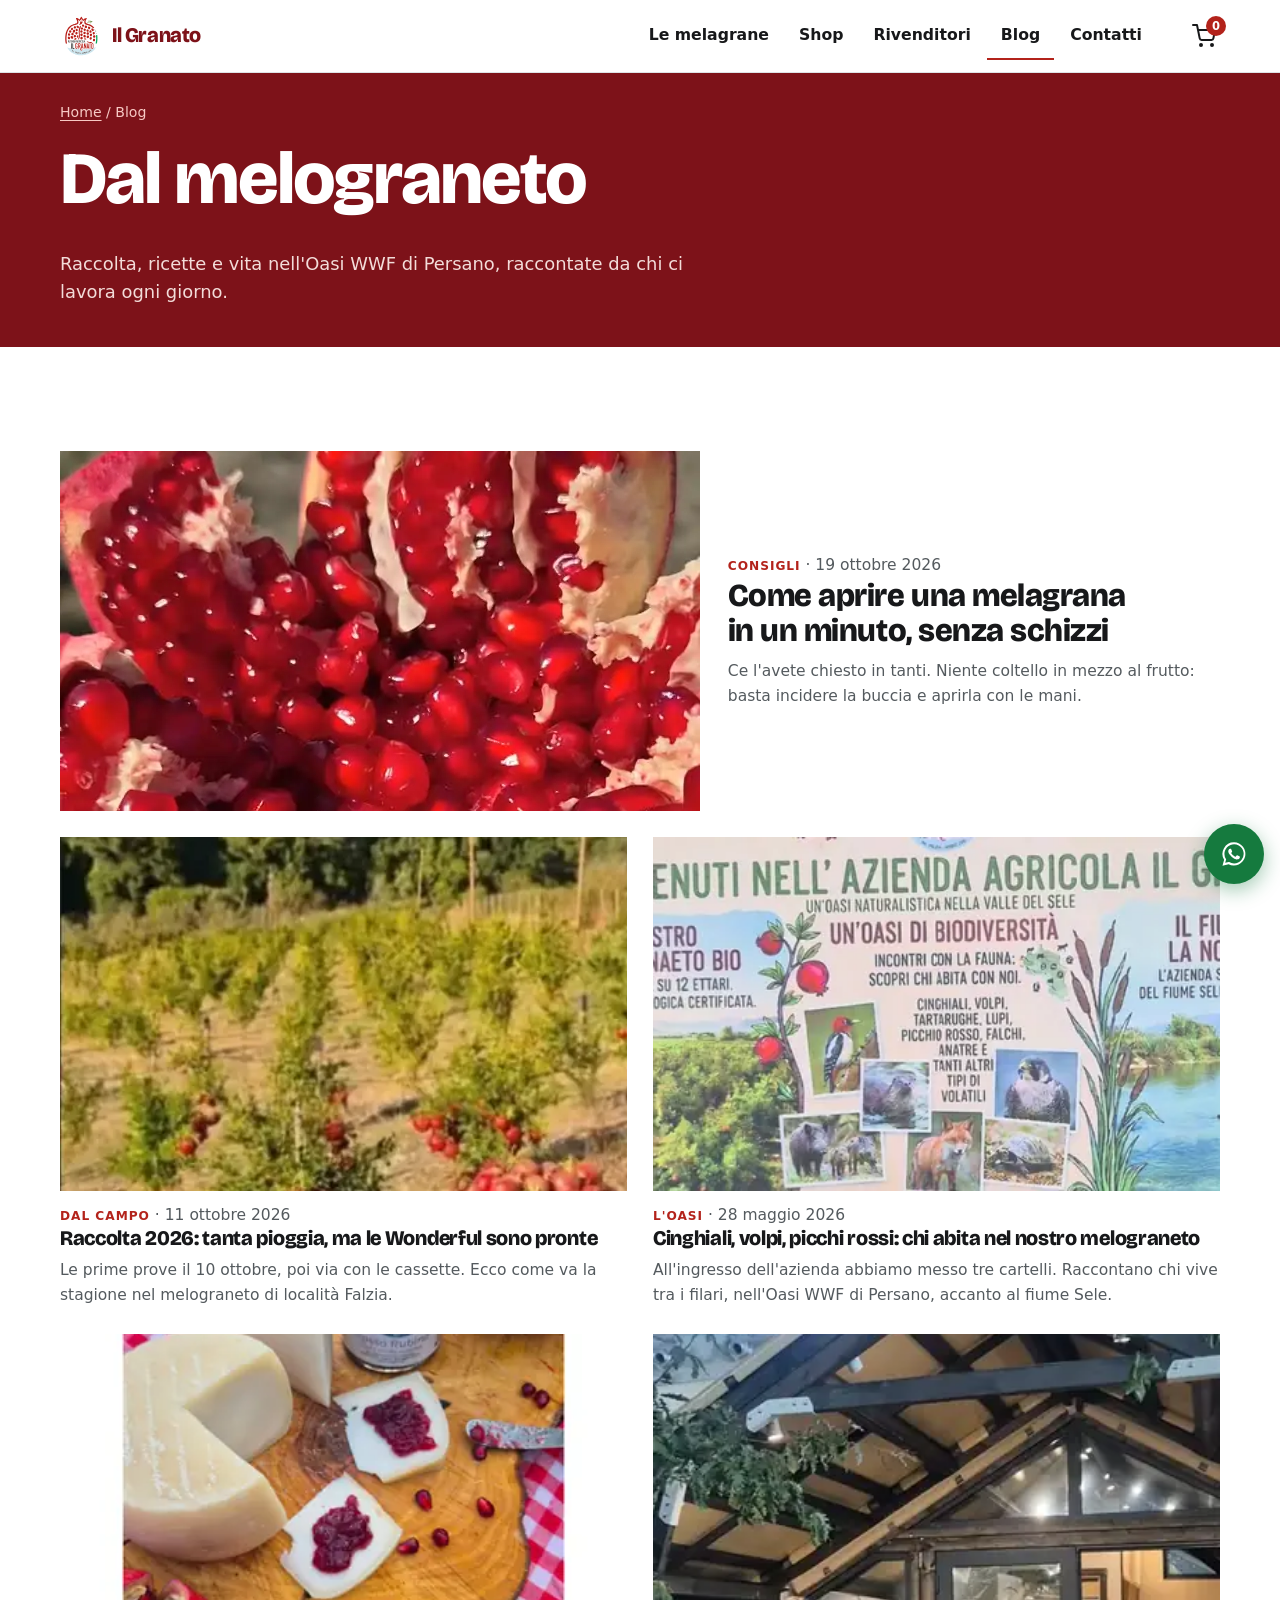
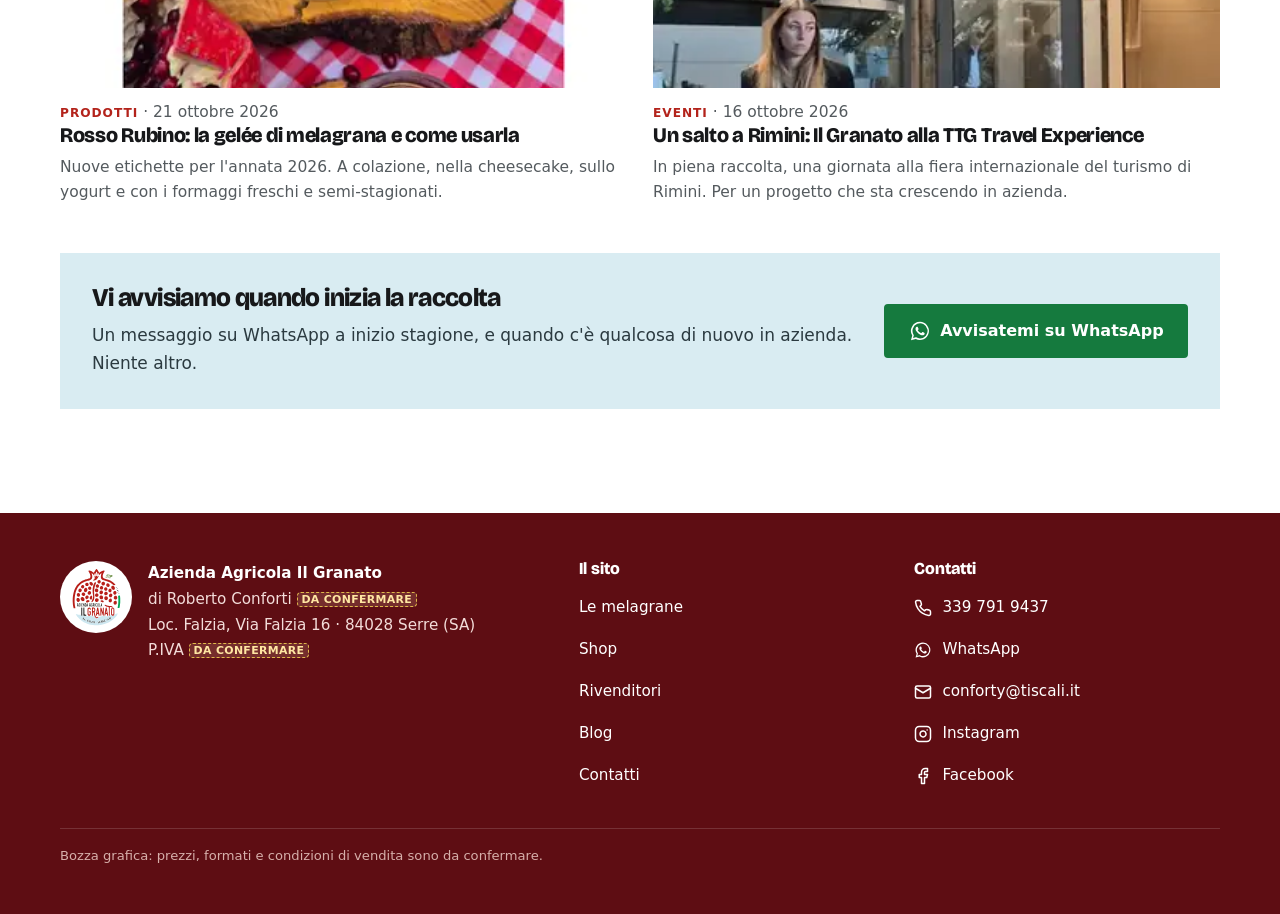
==== blog.html @ 54dfcf51 "Nuova grafica, menu mobile a schermo intero, blog e contatti, shop con la gelée Rosso Rubino Co-Auth" ====
<!doctype html>
<html lang="it">
<head>
  <meta charset="utf-8">
  <meta name="viewport" content="width=device-width, initial-scale=1">
  <title>Blog · Il Granato, melagrane bio dall’Oasi WWF di Persano</title>
  <meta name="description" content="Dal melograneto di Serre: la raccolta, le ricette con la melagrana, la gelée Rosso Rubino e la vita nell&#x27;Oasi WWF di Persano.">
  <!-- BOZZA: rimuovere noindex alla messa online -->
  <meta name="robots" content="noindex, nofollow">
  <!-- Dominio DA CONFERMARE (il vecchio aziendaagricolailgranato.com è scaduto) -->
  <link rel="canonical" href="https://fraspin02.github.io/il-granato-bozza/blog.html">
  <meta name="theme-color" content="#7D1219">
  <meta property="og:type" content="website">
  <meta property="og:locale" content="it_IT">
  <meta property="og:site_name" content="Azienda Agricola Il Granato">
  <meta property="og:title" content="Blog · Il Granato, melagrane bio dall’Oasi WWF di Persano">
  <meta property="og:description" content="Dal melograneto di Serre: la raccolta, le ricette con la melagrana, la gelée Rosso Rubino e la vita nell&#x27;Oasi WWF di Persano.">
  <meta property="og:url" content="https://fraspin02.github.io/il-granato-bozza/blog.html">
  <meta property="og:image" content="https://fraspin02.github.io/il-granato-bozza/img/og.jpg">
  <meta name="twitter:card" content="summary_large_image">
  <link rel="icon" href="img/logo.svg" type="image/svg+xml">
  
  <link rel="preload" href="fonts/bricolage-800.woff2" as="font" type="font/woff2" crossorigin>
  <style id="css">@font-face { font-family: "Bricolage"; src: url(fonts/bricolage-800.woff2) format("woff2"); font-weight: 800; font-display: swap; }:root {--granato: #7D1219;--granato-2: #5E0D13;--rosso: #C42A21;--rosso-2: #B3231B;--rosa: #F7C9C4;--sele: #D9ECF2;--sele-2: #1E5470;--bianco: #FFFFFF;--grigio-0: #F3F6F7;--linea: #DDE3E6;--ink: #17181A;--ink-2: #545A5E;--wa: #157A3E;--display: "Bricolage", "Arial Black", system-ui, sans-serif;--sans: system-ui, -apple-system, "Segoe UI", Roboto, "Helvetica Neue", Arial, sans-serif;}*, *::before, *::after { box-sizing: border-box; }html { -webkit-text-size-adjust: 100%; scroll-behavior: smooth; scroll-padding-top: 72px; }body { margin: 0; background: var(--bianco); color: var(--ink); font: 400 1.0625rem/1.6 var(--sans); }img { display: block; max-width: 100%; height: auto; }a { color: inherit; }svg { flex-shrink: 0; }h1, h2, h3 { font-family: var(--display); font-weight: 800; line-height: 1.02; letter-spacing: -.025em; margin: 0 0 .45em; text-wrap: balance; }h1 { font-size: clamp(2.5rem, 10.5vw, 4.6rem); }h2 { font-size: clamp(1.9rem, 7vw, 3.1rem); }h3 { font-size: 1.35rem; letter-spacing: -.015em; line-height: 1.1; }p { margin: 0 0 1em; }.wrap { width: min(100% - 32px, 1160px); margin-inline: auto; }.wrap--narrow { width: min(100% - 32px, 760px); }.sr { position: absolute; width: 1px; height: 1px; overflow: hidden; clip: rect(0 0 0 0); white-space: nowrap; }.skip { position: absolute; left: -999px; top: 8px; z-index: 60; background: var(--ink); color: #fff; padding: 8px 14px; }.skip:focus { left: 8px; }:focus-visible { outline: 3px solid var(--rosso); outline-offset: 3px; }.tbc { background: #FFF1C2; color: #6B4A00; border: 1px dashed #B88A00; border-radius: 4px; padding: 0 .35em; font: 600 .72em/1.6 var(--sans); letter-spacing: .03em; white-space: nowrap; vertical-align: .1em; }.tbc--dark { background: rgb(255 241 194 / .14); color: #FFE7A3; border-color: #E0B94A; }.btn { display: inline-flex; align-items: center; justify-content: center; gap: .6em; min-height: 54px; padding: .85em 1.4em; border: 2px solid var(--rosso-2); border-radius: 4px; background: var(--rosso-2); color: #fff; font: 700 1rem/1.2 var(--sans); text-decoration: none; cursor: pointer; transition: background-color .2s, color .2s, border-color .2s, transform .15s; }.btn:hover { background: var(--granato); border-color: var(--granato); }.btn:active { transform: translateY(1px); }.btn--wa { background: var(--wa); border-color: var(--wa); }.btn--wa:hover { background: #0F5F30; border-color: #0F5F30; }.btn--light { background: #fff; border-color: #fff; color: var(--ink); }.btn--light:hover { background: var(--rosa); border-color: var(--rosa); color: var(--ink); }.btn--light .ico-wa { color: var(--wa); }.btn--line { background: transparent; border-color: rgb(255 255 255 / .7); color: #fff; }.btn--line:hover { background: #fff; color: var(--granato); border-color: #fff; }.btn--line-dark { background: transparent; border-color: var(--ink); color: var(--ink); margin-top: 28px; }.btn--line-dark:hover { background: var(--ink); color: #fff; border-color: var(--ink); }.btn--sm { min-height: 44px; padding: .55em .8em; font-size: .9rem; width: 100%; }.cta-row { display: flex; flex-wrap: wrap; gap: 12px; }.link { display: inline-flex; align-items: center; gap: .4em; font-weight: 700; color: var(--rosso-2); text-underline-offset: 4px; }.top { position: sticky; top: 0; z-index: 30; background: rgb(255 255 255 / .96); backdrop-filter: blur(8px); border-bottom: 1px solid var(--linea); }.top__in { display: grid; grid-template-columns: 48px 1fr 48px; align-items: center; min-height: 64px; }.burger { display: grid; place-items: center; width: 48px; height: 48px; margin-left: -10px; border: 0; background: none; color: var(--ink); cursor: pointer; border-radius: 4px; }.burger:hover { background: var(--grigio-0); }.brand { justify-self: center; display: flex; align-items: center; gap: 10px; text-decoration: none; }.brand span { font: 800 1.3rem/1 var(--display); letter-spacing: -.02em; color: var(--granato); }.nav { display: none; }.cart { justify-self: end; position: relative; display: grid; place-items: center; width: 48px; height: 48px; margin-right: -8px; color: var(--ink); border-radius: 4px; }.cart:hover { background: var(--grigio-0); }.cart__n { position: absolute; top: 4px; right: 2px; min-width: 20px; height: 20px; padding: 0 5px; border-radius: 10px; background: var(--rosso-2); color: #fff; font: 700 .72rem/20px var(--sans); text-align: center; }.cart.bump .cart__n { animation: bump .35s ease; }@keyframes bump { 50% { transform: scale(1.35); } }.drawer { width: 100%; max-width: none; height: 100%; max-height: none; margin: 0; padding: 0; border: 0; background: var(--granato); color: #fff; }.drawer::backdrop { background: rgb(23 24 26 / .5); }.drawer[open] { animation: drawer-in .28s cubic-bezier(.2,.8,.2,1); }@keyframes drawer-in { from { opacity: 0; transform: translateX(-24px); } }.drawer__in { min-height: 100%; display: flex; flex-direction: column; padding: 16px 20px calc(24px + env(safe-area-inset-bottom)); }.drawer__head { display: flex; align-items: center; justify-content: space-between; }.drawer__head img { background: #fff; border-radius: 50%; padding: 4px; }.drawer__x { display: grid; place-items: center; width: 52px; height: 52px; border: 2px solid rgb(255 255 255 / .35); border-radius: 50%; background: none; color: #fff; cursor: pointer; }.drawer__x:hover { background: rgb(255 255 255 / .12); }.drawer__list { list-style: none; margin: 28px 0; padding: 0; flex: 1; }.drawer__list a { display: flex; align-items: baseline; gap: 14px; padding: 12px 0; border-bottom: 1px solid rgb(255 255 255 / .16); text-decoration: none; font: 800 clamp(1.9rem, 9vw, 2.8rem)/1.1 var(--display); letter-spacing: -.02em; }.drawer__list a:hover { color: var(--rosa); }.drawer__n { font: 600 .8rem/1 var(--sans); letter-spacing: .1em; color: var(--rosa); min-width: 22px; }.drawer__foot { display: grid; gap: 14px; }.drawer__foot .btn { width: 100%; }.drawer__foot p { margin: 0; color: var(--rosa); font-size: .95rem; text-align: center; }.drawer__foot a { color: #fff; font-weight: 700; }body:has(.drawer[open]) { overflow: hidden; }.hero { background: var(--granato); color: #fff; overflow: hidden; }.hero__in { display: grid; gap: 32px; padding: 32px 0 40px; }.chip { display: inline-flex; align-items: center; gap: 8px; margin-bottom: 20px; padding: 6px 12px; border: 1px solid rgb(255 255 255 / .35); border-radius: 4px; font-size: .88rem; font-weight: 600; color: var(--rosa); }.dot { width: 9px; height: 9px; border-radius: 50%; background: #FF6B5E; box-shadow: 0 0 0 4px rgb(255 107 94 / .25); }.hero h1 { color: #fff; }.hero .lead { color: #F3DCD9; font-size: 1.12rem; max-width: 34em; margin-bottom: 26px; }.hero__pic { position: relative; margin: 0 auto; width: min(78vw, 460px); }.hero__pic::before { content: ""; position: absolute; inset: -14px; border-radius: 50%; background: radial-gradient(circle, rgb(255 255 255 / .28) 0 3px, transparent 4px) 0 0 / 16px 16px;-webkit-mask: radial-gradient(circle, transparent 66%, #000 67%); mask: radial-gradient(circle, transparent 66%, #000 67%); }.hero__tondo { position: relative; width: 100%; aspect-ratio: 1; object-fit: cover; border-radius: 50%; }.hero__logo { position: absolute; right: -6px; bottom: 2%; width: 30%; background: #fff; border-radius: 50%; padding: 6px; box-shadow: 0 8px 24px rgb(0 0 0 / .25); }.ticker { list-style: none; margin: 0; padding: 14px 16px; display: grid; grid-template-columns: 1fr 1fr; gap: 10px 16px; background: var(--granato-2); color: #F3DCD9; font-size: .88rem; font-weight: 600; }.ticker li { display: flex; align-items: center; gap: 8px; }.ticker svg { color: var(--rosa); }.sec { padding: 64px 0; }.sec--sele { background: var(--sele); }.sec--grey { background: var(--grigio-0); }.sec__head { display: grid; grid-template-columns: auto 1fr; gap: 14px; align-items: start; margin-bottom: 30px; border-top: 3px solid var(--ink); padding-top: 14px; }.num { font: 800 1rem/1 var(--display); color: var(--rosso-2); margin: .45em 0 0; }.sec__lead { color: var(--ink-2); font-size: 1.08rem; max-width: 38em; margin: 0; }.kicker { font: 700 .82rem/1.3 var(--sans); letter-spacing: .12em; text-transform: uppercase; color: var(--rosso-2); margin-bottom: 8px; }.rows { list-style: none; margin: 0; padding: 0; display: grid; }.row { display: grid; grid-template-columns: 38% 1fr; gap: 16px; padding: 18px 0; border-bottom: 1px solid var(--linea); align-items: start; }.row > img, .ph--row { width: 100%; aspect-ratio: 1; object-fit: cover; }.row h3 { margin-bottom: .3em; }.row p { color: var(--ink-2); font-size: .97rem; margin-bottom: .6em; }.row .row__k { font: 700 .76rem/1.3 var(--sans); letter-spacing: .1em; text-transform: uppercase; color: var(--rosso-2); margin-bottom: 6px; }.ph { display: grid; place-items: center; align-content: center; gap: 8px; aspect-ratio: 1; background: radial-gradient(circle, rgb(255 255 255 / .15) 0 5px, transparent 6px) 0 0 / 22px 22px, var(--rosso-2); color: #fff; font-size: .82rem; font-weight: 600; }.oasi { display: grid; gap: 26px; }.oasi__txt p { color: #2B3A40; }.stats { display: grid; grid-template-columns: repeat(3, 1fr); margin: 24px 0 0; border-top: 1px solid rgb(30 84 112 / .3); }.stats div { padding: 14px 8px 0 0; }.stats dt { font: 800 clamp(1.8rem, 8.5vw, 3rem)/1 var(--display); color: var(--granato); letter-spacing: -.03em; }.stats dd { margin: 6px 0 0; font-size: .86rem; color: var(--sele-2); line-height: 1.35; }.cartello { margin: 0; }.cartello img { width: 100%; }.cartello figcaption { margin-top: 8px; font-size: .86rem; color: var(--sele-2); }.quote { margin: 36px 0 0; display: grid; grid-template-columns: 92px 1fr; gap: 18px; align-items: center; }.quote img { width: 92px; height: 92px; object-fit: cover; object-position: top; border-radius: 50%; }.quote blockquote { margin: 0; }.quote p { font: 800 clamp(1.15rem, 4.6vw, 1.6rem)/1.25 var(--display); letter-spacing: -.015em; color: var(--granato); margin-bottom: .4em; }.quote footer { font-size: .9rem; color: var(--sele-2); font-weight: 600; }.b2b { background: var(--ink); color: #fff; padding: 24px 20px 28px; }.b2b .sec__head { border-top-color: var(--rosso); }.b2b .num, .b2b .kicker { color: #FF8A80; }.b2b h2 { color: #fff; }.b2b__body > p { color: #D5D9DB; }.ticks { list-style: none; padding: 0; margin: 0 0 26px; display: grid; gap: 12px; }.ticks li { display: flex; gap: 10px; align-items: flex-start; }.ticks svg { color: #FF8A80; margin-top: 3px; }.grid-shop { display: grid; grid-template-columns: repeat(2, 1fr); gap: 10px; }.pcard { background: #fff; border: 1px solid var(--linea); display: flex; flex-direction: column; }.pcard__img { display: block; aspect-ratio: 1; overflow: hidden; background: var(--grigio-0); }.pcard__img img, .pcard__img .ph { width: 100%; height: 100%; object-fit: cover; transition: transform .4s ease; }.pcard:hover .pcard__img img { transform: scale(1.04); }.pcard__b { padding: 12px; display: flex; flex-direction: column; gap: 4px; flex: 1; }.pcard h3 { font-size: 1.02rem; line-height: 1.15; margin: 2px 0 0; }.pcard h3 a { text-decoration: none; }.pcard h3 a:hover { color: var(--rosso-2); }.fmt { font-size: .86rem; color: var(--ink-2); margin: 0; }.price { font: 700 1.02rem/1.4 var(--sans); color: var(--granato); margin: 2px 0 10px; }.pcard .btn { margin-top: auto; }.tag { align-self: flex-start; font: 700 .68rem/1 var(--sans); letter-spacing: .08em; text-transform: uppercase; padding: 5px 7px; background: var(--sele); color: var(--sele-2); }.tag--new { background: #FBE3E1; color: var(--granato); }.tag--tbc { background: #FFF1C2; color: #6B4A00; }.assure { list-style: none; padding: 0; margin: 26px 0 6px; display: grid; gap: 10px; }.assure li { display: flex; align-items: center; gap: 10px; font-weight: 600; }.assure svg { color: var(--rosso-2); }.assure__note { font-size: .86rem; margin: 0; }.posts { display: grid; gap: 26px; }.post { display: grid; gap: 12px; align-content: start; }.post__img { display: block; aspect-ratio: 16 / 10; overflow: hidden; background: var(--grigio-0); }.post__img img { width: 100%; height: 100%; object-fit: cover; transition: transform .4s ease; }.post:hover .post__img img { transform: scale(1.04); }.post__meta { font-size: .84rem; color: var(--ink-2); margin: 0 0 6px; }.post__meta span { font-weight: 700; color: var(--rosso-2); text-transform: uppercase; letter-spacing: .08em; font-size: .76rem; }.post h3 { font-size: 1.3rem; margin-bottom: .35em; }.post h3 a { text-decoration: none; }.post h3 a:hover { color: var(--rosso-2); }.post p { color: var(--ink-2); font-size: .97rem; margin: 0; }@media (max-width: 599px) {.posts:not(.posts--all) .post, .posts--all .post:not(.post--big) { grid-template-columns: 112px 1fr; gap: 14px; }.posts:not(.posts--all) .post__img, .posts--all .post:not(.post--big) .post__img { aspect-ratio: 1; }.posts:not(.posts--all) .post h3, .posts--all .post:not(.post--big) h3 { font-size: 1.1rem; }.posts:not(.posts--all) .post p:last-child, .posts--all .post:not(.post--big) p:last-child { display: none; }}.visit { background: var(--granato); color: #fff; padding: 48px 0; }.visit__in { display: grid; gap: 22px; }.visit h2 { color: #fff; }.visit p { color: #F3DCD9; margin: 0; }.pagehead { background: var(--granato); color: #fff; padding: 28px 0 40px; }.pagehead h1 { color: #fff; }.pagehead .lead { color: #F3DCD9; font-size: 1.12rem; max-width: 36em; margin: 0; }.crumbs { font-size: .88rem; color: var(--ink-2); margin-bottom: 18px; }.crumbs a { text-underline-offset: 3px; }.crumbs--light { color: var(--rosa); }.posts--all .post--big .post__img { aspect-ratio: 16 / 9; }.newsletter { margin-top: 48px; padding: 24px 20px; background: var(--sele); display: grid; gap: 18px; }.newsletter h2 { font-size: 1.6rem; }.newsletter p { margin: 0; color: #2B3A40; }.article__head { background: var(--granato); color: #fff; padding: 26px 0 36px; }.article__head h1 { color: #fff; font-size: clamp(2.1rem, 8.5vw, 3.6rem); margin: 0; }.post__meta--light { color: #F3DCD9; }.post__meta--light span { color: var(--rosa); }.article__img { width: 100%; margin: 24px 0; max-height: 520px; object-fit: cover; }.prose { font-size: 1.1rem; line-height: 1.7; }.prose h2 { font-size: 1.6rem; margin: 1.4em 0 .4em; }.prose ol, .prose ul { padding-left: 1.2em; }.prose li { margin-bottom: .6em; }.article__src { font-size: .9rem; color: var(--ink-2); }.article__cta { margin: 32px 0 0; padding: 20px; border-left: 4px solid var(--rosso-2); background: var(--grigio-0); display: grid; gap: 14px; }.article__cta p { margin: 0; }.h-more { font-size: 1.8rem; border-top: 3px solid var(--ink); padding-top: 14px; }.contact { display: grid; gap: 32px; }.contact__cards { display: grid; gap: 10px; align-content: start; }.ccard { display: flex; gap: 14px; align-items: flex-start; padding: 18px; border: 1px solid var(--linea); text-decoration: none; transition: border-color .2s, background-color .2s; }.ccard:hover { border-color: var(--rosso-2); background: #FFF8F7; }.ccard svg { color: var(--rosso-2); margin-top: 2px; }.ccard span { display: grid; gap: 2px; font-size: 1.02rem; }.ccard b { font: 800 1.15rem/1.1 var(--display); letter-spacing: -.01em; }.ccard small { color: var(--ink-2); font-size: .88rem; }.ccard--wa { background: var(--wa); border-color: var(--wa); color: #fff; }.ccard--wa svg, .ccard--wa small { color: #DDF2E4; }.ccard--wa:hover { background: #0F5F30; border-color: #0F5F30; }.form { display: grid; gap: 8px; padding: 22px 20px; background: var(--grigio-0); align-content: start; }.form h2 { font-size: 1.7rem; margin: 0; }.form__hint { color: var(--ink-2); font-size: .95rem; }.form > label { font-weight: 700; margin-top: 6px; }.form input:not([type=radio]), .form textarea { width: 100%; min-height: 50px; padding: 12px 14px; border: 1.5px solid #8E999F; border-radius: 4px; font: 1rem/1.4 var(--sans); background: #fff; color: var(--ink); }.form input:focus, .form textarea:focus { outline: 3px solid var(--rosso); outline-offset: 1px; border-color: var(--ink); }.form .opts { margin: 8px 0 0; }.form .btn { margin-top: 12px; }.hours { display: grid; gap: 24px; align-items: center; }.hours img { width: 100%; }.specs__dl { margin: 0; }.specs__dl div { display: grid; grid-template-columns: 150px 1fr; gap: 10px; padding: 12px 0; border-bottom: 1px solid rgb(30 84 112 / .25); }.specs__dl dt { font-weight: 700; }.specs__dl dd { margin: 0; }.pdp { padding: 16px 0 64px; }.pdp__top { display: grid; gap: 24px; }.gallery { margin-inline: -16px; }.gallery__main { width: 100%; aspect-ratio: 800 / 889; object-fit: cover; background: var(--grigio-0); }.thumbs { display: grid; grid-template-columns: repeat(4, 1fr); gap: 8px; margin: 8px 16px 0; }.thumbs button { padding: 0; border: 2px solid transparent; overflow: hidden; background: none; cursor: pointer; aspect-ratio: 1; }.thumbs button[aria-pressed="true"] { border-color: var(--rosso-2); }.thumbs img { width: 100%; height: 100%; object-fit: cover; }.buy h1 { font-size: clamp(2.1rem, 8vw, 3rem); margin-top: 12px; }.buy__sub { color: var(--ink-2); font-size: 1.08rem; }.buy__price { font: 700 1.5rem/1.3 var(--sans); color: var(--granato); }.buy__price small { font-size: .9rem; font-weight: 500; color: var(--ink-2); }.opts { border: 0; padding: 0; margin: 0 0 18px; display: flex; flex-wrap: wrap; gap: 8px; }.opts legend { font-weight: 700; margin-bottom: 8px; padding: 0; }.opts input { position: absolute; opacity: 0; width: 1px; height: 1px; }.opts span { display: inline-flex; align-items: center; min-height: 48px; padding: 0 20px; border: 2px solid var(--linea); border-radius: 4px; background: #fff; font-weight: 700; cursor: pointer; }.opts input:checked + span { border-color: var(--rosso-2); color: var(--granato); background: #FFF3F2; }.opts input:focus-visible + span { outline: 3px solid var(--rosso); outline-offset: 2px; }.opts--sm span { min-height: 44px; padding: 0 14px; font-size: .95rem; }.qty { margin-bottom: 18px; }.qty label { display: block; font-weight: 700; margin-bottom: 8px; }.qty__ctl { display: inline-flex; border: 2px solid var(--linea); border-radius: 4px; overflow: hidden; }.qty__ctl button { width: 48px; height: 48px; border: 0; background: #fff; font-size: 1.4rem; cursor: pointer; color: var(--ink); }.qty__ctl button:hover { background: var(--grigio-0); }.qty__ctl input { width: 52px; border: 0; text-align: center; font: 700 1.05rem var(--sans); color: var(--ink); -moz-appearance: textfield; }.qty__ctl input::-webkit-inner-spin-button { -webkit-appearance: none; }.buy__bar { position: fixed; left: 0; right: 0; bottom: 0; z-index: 25; display: flex; align-items: center; gap: 12px; justify-content: space-between; padding: 10px 16px calc(10px + env(safe-area-inset-bottom)); background: #fff; border-top: 1px solid var(--linea); box-shadow: 0 -6px 20px rgb(23 24 26 / .08); }.buy__bar-price { margin: 0; font: 700 1rem/1.25 var(--sans); color: var(--granato); display: flex; flex-direction: column; }.buy__bar-price small { font-size: .8rem; font-weight: 500; color: var(--ink-2); }.buy__bar .btn { flex: 1; max-width: 250px; }.buy__assure { list-style: none; padding: 0; margin: 4px 0 18px; display: grid; gap: 10px; font-size: .95rem; }.buy__assure li { display: flex; align-items: center; gap: 10px; flex-wrap: wrap; }.buy__assure svg { color: var(--rosso-2); }.ask { display: flex; gap: 12px; align-items: center; padding: 14px 16px; background: #E7F3EA; color: #0F4A26; text-decoration: none; }.ask svg { color: var(--wa); }.ask:hover { background: #D8ECDE; }.pdp__body { display: grid; gap: 28px; margin-top: 44px; }.desc h2, .specs h2 { font-size: 1.45rem; margin: 1.2em 0 .4em; }.desc h2:first-child, .specs h2:first-child { margin-top: 0; }.desc p, .specs p { color: var(--ink-2); }.specs { background: var(--grigio-0); padding: 20px; }.specs dl { margin: 0; }.specs dl div { display: grid; grid-template-columns: 110px 1fr; gap: 10px; padding: 10px 0; border-bottom: 1px solid var(--linea); }.specs dt { font-weight: 700; }.specs dd { margin: 0; color: var(--ink-2); }.related { margin-top: 56px; }.related h2 { font-size: 1.8rem; border-top: 3px solid var(--ink); padding-top: 14px; }.has-bar .foot { padding-bottom: 110px; }.has-bar .toast { bottom: 96px; }.foot { background: var(--granato-2); color: #F3DCD9; padding: 48px 0 110px; font-size: .95rem; }.foot__grid { display: grid; gap: 30px; }.foot__brand { display: flex; gap: 16px; align-items: flex-start; }.foot__brand img { background: #fff; border-radius: 50%; padding: 5px; width: 72px; height: 72px; }.foot__brand b { color: #fff; }.foot__brand p { margin: 0; line-height: 1.7; }.foot__col { display: grid; gap: 2px; align-content: start; }.foot__t { font: 800 1.05rem/1 var(--display); color: #fff; margin: 0 0 8px; }.foot__col a { display: inline-flex; align-items: center; gap: 10px; min-height: 40px; text-decoration: none; color: #fff; }.foot__col a:hover { color: var(--rosa); }.foot__note { font-size: .82rem; color: #D6AFAA; margin: 32px 0 0; padding-top: 16px; border-top: 1px solid rgb(255 255 255 / .15); }.fab { position: fixed; right: 16px; bottom: 16px; z-index: 20; width: 60px; height: 60px; border-radius: 50%; display: grid; place-items: center; background: var(--wa); color: #fff; box-shadow: 0 6px 20px rgb(21 122 62 / .4); transition: transform .2s; }.fab:hover { transform: scale(1.06); }.toast { position: fixed; left: 50%; bottom: 88px; transform: translateX(-50%); z-index: 40; background: var(--ink); color: #fff; padding: 12px 18px; font-weight: 600; font-size: .95rem; max-width: calc(100vw - 32px); }@media (min-width: 600px) {.grid-shop { grid-template-columns: repeat(3, 1fr); gap: 14px; }.posts { grid-template-columns: repeat(3, 1fr); }.posts--all { grid-template-columns: repeat(2, 1fr); }.posts--all .post--big { grid-column: 1 / -1; grid-template-columns: 1.3fr 1fr; align-items: center; gap: 28px; }.posts--all .post--big h3 { font-size: 2rem; }.row { grid-template-columns: 220px 1fr; gap: 28px; }.quote { grid-template-columns: 130px 1fr; }.quote img { width: 130px; height: 130px; }.newsletter { grid-template-columns: 1fr auto; align-items: center; padding: 32px; }.b2b { padding: 36px; }}@media (min-width: 960px) {.top__in { grid-template-columns: auto 1fr auto; gap: 24px; min-height: 72px; }.burger { display: none; }.brand { justify-self: start; }.nav { display: flex; gap: 2px; justify-self: end; }.nav a { padding: 10px 14px; text-decoration: none; font-weight: 600; font-size: .98rem; border-bottom: 2px solid transparent; }.nav a:hover, .nav a[aria-current] { border-bottom-color: var(--rosso-2); }.hero__in { grid-template-columns: 1.15fr 1fr; align-items: center; gap: 56px; padding: 64px 0 72px; }.hero__pic { width: 460px; margin-right: 0; }.ticker { display: flex; justify-content: center; gap: 48px; font-size: .95rem; }.sec { padding: 104px 0; }.sec__head { grid-template-columns: 90px 1fr; margin-bottom: 44px; }.num { font-size: 1.3rem; }.oasi { grid-template-columns: 1fr 1.1fr; gap: 56px; align-items: start; }.quote { max-width: 860px; margin-top: 56px; }.b2b { display: grid; grid-template-columns: 1fr 1fr; gap: 56px; padding: 56px; }.b2b .sec__head { margin: 0; grid-template-columns: 60px 1fr; }.grid-shop { gap: 20px; }.pcard__b { padding: 16px; }.visit__in { grid-template-columns: 1.3fr 1fr; align-items: center; }.visit .cta-row { justify-content: flex-end; }.contact { grid-template-columns: 1fr 1fr; gap: 48px; }.hours { grid-template-columns: 1.2fr 1fr; gap: 56px; }.pdp { padding-top: 28px; }.pdp__top { grid-template-columns: 540px 1fr; gap: 56px; align-items: start; }.gallery { margin: 0; }.thumbs { margin: 8px 0 0; }.buy { position: sticky; top: 96px; }.buy__bar { position: static; padding: 0; background: none; border: 0; box-shadow: none; margin-bottom: 18px; }.buy__bar-price { display: none; }.buy__bar .btn { max-width: none; }.has-bar .foot { padding-bottom: 48px; }.has-bar .toast { bottom: 24px; }.pdp__body { grid-template-columns: 1.4fr 1fr; gap: 56px; align-items: start; }.foot { padding-bottom: 48px; }.foot__grid { grid-template-columns: 1.6fr 1fr 1fr; }}@media (prefers-reduced-motion: reduce) {html { scroll-behavior: auto; }*, *::before, *::after { transition: none !important; animation: none !important; }}</style>
  <script type="application/ld+json">{
 "@context": "https://schema.org",
 "@type": "Blog",
 "name": "Il blog de Il Granato",
 "url": "https://fraspin02.github.io/il-granato-bozza/blog.html",
 "blogPost": [
  {
   "@type": "BlogPosting",
   "headline": "Come aprire una melagrana in un minuto, senza schizzi",
   "datePublished": "2026-10-19",
   "url": "https://fraspin02.github.io/il-granato-bozza/come-aprire-una-melagrana.html"
  },
  {
   "@type": "BlogPosting",
   "headline": "Raccolta 2026: tanta pioggia, ma le Wonderful sono pronte",
   "datePublished": "2026-10-11",
   "url": "https://fraspin02.github.io/il-granato-bozza/raccolta-2026.html"
  },
  {
   "@type": "BlogPosting",
   "headline": "Cinghiali, volpi, picchi rossi: chi abita nel nostro melograneto",
   "datePublished": "2026-05-28",
   "url": "https://fraspin02.github.io/il-granato-bozza/chi-abita-nel-melograneto.html"
  },
  {
   "@type": "BlogPosting",
   "headline": "Rosso Rubino: la gelée di melagrana e come usarla",
   "datePublished": "2026-10-21",
   "url": "https://fraspin02.github.io/il-granato-bozza/rosso-rubino-gelee.html"
  },
  {
   "@type": "BlogPosting",
   "headline": "Un salto a Rimini: Il Granato alla TTG Travel Experience",
   "datePublished": "2026-10-16",
   "url": "https://fraspin02.github.io/il-granato-bozza/ttg-rimini-2026.html"
  }
 ]
}</script>
</head><body>
<svg width="0" height="0" style="position:absolute" aria-hidden="true">
  <symbol id="i-wa" viewBox="0 0 24 24"><path fill="currentColor" d="M12.04 2a9.9 9.9 0 0 0-8.5 15l-1.4 5.1 5.24-1.37A9.9 9.9 0 1 0 12.04 2Zm0 18.1a8.2 8.2 0 0 1-4.18-1.15l-.3-.18-3.1.82.83-3.03-.2-.31a8.22 8.22 0 1 1 6.95 3.85Zm4.5-6.15c-.25-.12-1.46-.72-1.69-.8-.23-.09-.39-.13-.55.12-.17.25-.64.8-.78.96-.15.17-.29.19-.54.06a6.7 6.7 0 0 1-3.32-2.9c-.25-.43.25-.4.72-1.33.08-.16.04-.3-.02-.43l-.74-1.8c-.2-.47-.4-.4-.55-.41h-.47a.9.9 0 0 0-.65.3 2.74 2.74 0 0 0-.86 2.04 4.77 4.77 0 0 0 1 2.53 10.9 10.9 0 0 0 4.18 3.7c1.55.67 2.16.73 2.94.61.47-.07 1.46-.6 1.66-1.17.2-.58.2-1.07.15-1.17-.06-.1-.22-.17-.47-.29Z"/></symbol>
  <symbol id="i-phone" viewBox="0 0 24 24"><path fill="none" stroke="currentColor" stroke-width="2" stroke-linecap="round" stroke-linejoin="round" d="M22 16.9v3a2 2 0 0 1-2.2 2 19.8 19.8 0 0 1-8.6-3.1 19.5 19.5 0 0 1-6-6A19.8 19.8 0 0 1 2.1 4.2 2 2 0 0 1 4.1 2h3a2 2 0 0 1 2 1.7c.1.9.4 1.8.7 2.7a2 2 0 0 1-.5 2.1L8 9.8a16 16 0 0 0 6 6l1.3-1.3a2 2 0 0 1 2.1-.4c.9.3 1.8.6 2.7.7a2 2 0 0 1 1.7 2Z"/></symbol>
  <symbol id="i-cart" viewBox="0 0 24 24"><g fill="none" stroke="currentColor" stroke-width="2" stroke-linecap="round" stroke-linejoin="round"><circle cx="9" cy="21" r="1"/><circle cx="20" cy="21" r="1"/><path d="M1 1h4l2.7 13.4a2 2 0 0 0 2 1.6h9.7a2 2 0 0 0 2-1.6L23 6H6"/></g></symbol>
  <symbol id="i-leaf" viewBox="0 0 24 24"><g fill="none" stroke="currentColor" stroke-width="2" stroke-linecap="round" stroke-linejoin="round"><path d="M11 20A7 7 0 0 1 9.8 6.1C15.5 5 17 4.5 19 2c1 2 2 4.2 2 8 0 5.5-4.8 10-10 10Z"/><path d="M2 21c0-3 1.9-5.4 5.1-6"/></g></symbol>
  <symbol id="i-pin" viewBox="0 0 24 24"><g fill="none" stroke="currentColor" stroke-width="2" stroke-linecap="round" stroke-linejoin="round"><path d="M20 10c0 6-8 12-8 12s-8-6-8-12a8 8 0 0 1 16 0Z"/><circle cx="12" cy="10" r="3"/></g></symbol>
  <symbol id="i-truck" viewBox="0 0 24 24"><g fill="none" stroke="currentColor" stroke-width="2" stroke-linecap="round" stroke-linejoin="round"><path d="M14 18V6a2 2 0 0 0-2-2H4a2 2 0 0 0-2 2v11a1 1 0 0 0 1 1h2"/><path d="M15 18H9"/><path d="M19 18h2a1 1 0 0 0 1-1v-3.6a1 1 0 0 0-.2-.6l-3.5-4.4A1 1 0 0 0 17.5 8H14"/><circle cx="17" cy="18" r="2"/><circle cx="7" cy="18" r="2"/></g></symbol>
  <symbol id="i-lock" viewBox="0 0 24 24"><g fill="none" stroke="currentColor" stroke-width="2" stroke-linecap="round" stroke-linejoin="round"><rect x="3" y="11" width="18" height="11" rx="2"/><path d="M7 11V7a5 5 0 0 1 10 0v4"/></g></symbol>
  <symbol id="i-sprout" viewBox="0 0 24 24"><g fill="none" stroke="currentColor" stroke-width="2" stroke-linecap="round" stroke-linejoin="round"><path d="M7 20h10"/><path d="M10 20c5.5-2.5.8-6.4 3-10"/><path d="M9.5 9.4c1.1.8 1.8 2.2 2.3 3.7-2 .4-3.5.4-4.8-.3-1.2-.6-2.3-1.9-3-4.2 2.8-.5 4.4 0 5.5.8Z"/><path d="M14.1 6a7 7 0 0 0-1.1 4c1.9-.1 3.3-.6 4.3-1.4 1-1 1.6-2.3 1.7-4.6-2.7.1-4 1-4.9 2Z"/></g></symbol>
  <symbol id="i-check" viewBox="0 0 24 24"><path fill="none" stroke="currentColor" stroke-width="2.4" stroke-linecap="round" stroke-linejoin="round" d="M20 6 9 17l-5-5"/></symbol>
  <symbol id="i-arrow" viewBox="0 0 24 24"><path fill="none" stroke="currentColor" stroke-width="2" stroke-linecap="round" stroke-linejoin="round" d="M5 12h14M12 5l7 7-7 7"/></symbol>
  <symbol id="i-ig" viewBox="0 0 24 24"><g fill="none" stroke="currentColor" stroke-width="2" stroke-linecap="round" stroke-linejoin="round"><rect x="2" y="2" width="20" height="20" rx="5"/><path d="M16 11.4A4 4 0 1 1 12.6 8 4 4 0 0 1 16 11.4Z"/><path d="M17.5 6.5h.01"/></g></symbol>
  <symbol id="i-fb" viewBox="0 0 24 24"><path fill="none" stroke="currentColor" stroke-width="2" stroke-linecap="round" stroke-linejoin="round" d="M18 2h-3a5 5 0 0 0-5 5v3H7v4h3v8h4v-8h3l1-4h-4V7a1 1 0 0 1 1-1h3Z"/></symbol>
  <symbol id="i-clock" viewBox="0 0 24 24"><g fill="none" stroke="currentColor" stroke-width="2" stroke-linecap="round" stroke-linejoin="round"><circle cx="12" cy="12" r="10"/><path d="M12 6v6l4 2"/></g></symbol>
  <symbol id="i-menu" viewBox="0 0 24 24"><path fill="none" stroke="currentColor" stroke-width="2" stroke-linecap="round" d="M4 7h16M4 12h16M4 17h16"/></symbol>
  <symbol id="i-close" viewBox="0 0 24 24"><path fill="none" stroke="currentColor" stroke-width="2" stroke-linecap="round" d="M6 6l12 12M18 6 6 18"/></symbol>
  <symbol id="i-mail" viewBox="0 0 24 24"><g fill="none" stroke="currentColor" stroke-width="2" stroke-linecap="round" stroke-linejoin="round"><rect x="2" y="4" width="20" height="16" rx="2"/><path d="m22 7-10 6L2 7"/></g></symbol>
</svg>
<a class="skip" href="#contenuto">Vai al contenuto</a>
<header class="top">
  <div class="wrap top__in">
    <button class="burger" type="button" aria-label="Apri il menu" aria-haspopup="dialog" aria-controls="menu" aria-expanded="false" data-menu-open>
      <svg width="26" height="26" aria-hidden="true"><use href="#i-menu"/></svg>
    </button>
    <a class="brand" href="./">
      <img src="img/logo.svg" width="42" height="42" alt="">
      <span>Il Granato</span>
    </a>
    <nav class="nav" aria-label="Sezioni"><a href="./#melagrane">Le melagrane</a><a href="./#shop">Shop</a><a href="./#rivenditori">Rivenditori</a><a href="blog.html" aria-current="page">Blog</a><a href="contatti.html">Contatti</a></nav>
    <a class="cart" href="./#shop">
      <svg width="24" height="24" aria-hidden="true"><use href="#i-cart"/></svg>
      <span class="sr">Carrello: </span><span class="cart__n" data-cart-count>0</span><span class="sr"> prodotti</span>
    </a>
  </div>
</header>
<dialog class="drawer" id="menu" aria-label="Menu">
  <div class="drawer__in">
    <div class="drawer__head">
      <img src="img/logo.svg" width="64" height="64" alt="Azienda Agricola Il Granato">
      <button class="drawer__x" type="button" data-menu-close aria-label="Chiudi il menu">
        <svg width="28" height="28" aria-hidden="true"><use href="#i-close"/></svg>
      </button>
    </div>
    <nav aria-label="Menu principale"><ol class="drawer__list"><li><a href="./" data-menu-close><span class="drawer__n">01</span>Home</a></li><li><a href="./#melagrane" data-menu-close><span class="drawer__n">02</span>Le melagrane</a></li><li><a href="./#shop" data-menu-close><span class="drawer__n">03</span>Shop</a></li><li><a href="./#rivenditori" data-menu-close><span class="drawer__n">04</span>Rivenditori</a></li><li><a href="blog.html" data-menu-close><span class="drawer__n">05</span>Blog</a></li><li><a href="contatti.html" data-menu-close><span class="drawer__n">06</span>Contatti</a></li></ol></nav>
    <div class="drawer__foot">
      <a class="btn btn--wa" href="https://wa.me/393397919437?text=Buongiorno%2C%20vorrei%20informazioni%20sulle%20vostre%20melagrane." target="_blank" rel="noopener">
        <svg width="22" height="22" aria-hidden="true"><use href="#i-wa"/></svg>Scrivici su WhatsApp</a>
      <p><a href="tel:+393397919437">339 791 9437</a> · Loc. Falzia, Serre (SA)</p>
    </div>
  </div>
</dialog>
<main id="contenuto">
  <section class="pagehead">
    <div class="wrap">
      <nav class="crumbs crumbs--light" aria-label="Percorso"><a href="./">Home</a> <span aria-hidden="true">/</span> <span aria-current="page">Blog</span></nav>
      <h1>Dal melograneto</h1>
      <p class="lead">Raccolta, ricette e vita nell'Oasi WWF di Persano, raccontate da chi ci lavora ogni giorno.</p>
    </div>
  </section>
  <section class="sec">
    <div class="wrap">
      <h2 class="sr">Tutti gli articoli</h2>
      <div class="posts posts--all">
        <article class="post post--big">
          <a class="post__img" href="come-aprire-una-melagrana.html"><img src="img/arilli-640.webp" srcset="img/arilli-360.webp 360w, img/arilli-640.webp 640w" sizes="(min-width: 600px) 50vw, 100vw" width="640" height="800" loading="lazy" decoding="async" alt="Melagrana aperta a mano, arilli rosso rubino"></a>
          <div class="post__b">
            <p class="post__meta"><span>Consigli</span> · <time datetime="2026-10-19">19 ottobre 2026</time></p>
            <h3><a href="come-aprire-una-melagrana.html">Come aprire una melagrana in un minuto, senza schizzi</a></h3>
            <p>Ce l'avete chiesto in tanti. Niente coltello in mezzo al frutto: basta incidere la buccia e aprirla con le mani.</p>
          </div>
        </article>
        <article class="post">
          <a class="post__img" href="raccolta-2026.html"><img src="img/cassette-473.webp" srcset="img/cassette-240.webp 240w, img/cassette-473.webp 473w" sizes="(min-width: 960px) 360px, (min-width: 600px) 30vw, 112px" width="473" height="440" loading="lazy" decoding="async" alt="Cassette rosse piene di melagrane appena raccolte tra i filari"></a>
          <div class="post__b">
            <p class="post__meta"><span>Dal campo</span> · <time datetime="2026-10-11">11 ottobre 2026</time></p>
            <h3><a href="raccolta-2026.html">Raccolta 2026: tanta pioggia, ma le Wonderful sono pronte</a></h3>
            <p>Le prime prove il 10 ottobre, poi via con le cassette. Ecco come va la stagione nel melograneto di località Falzia.</p>
          </div>
        </article>
        <article class="post">
          <a class="post__img" href="chi-abita-nel-melograneto.html"><img src="img/cartello-1090.webp" srcset="img/cartello-640.webp 640w, img/cartello-1090.webp 1090w" sizes="(min-width: 960px) 360px, (min-width: 600px) 30vw, 112px" width="1090" height="434" loading="lazy" decoding="async" alt="Cartello all'ingresso dell'azienda con la fauna dell'Oasi e il fiume Sele"></a>
          <div class="post__b">
            <p class="post__meta"><span>L'Oasi</span> · <time datetime="2026-05-28">28 maggio 2026</time></p>
            <h3><a href="chi-abita-nel-melograneto.html">Cinghiali, volpi, picchi rossi: chi abita nel nostro melograneto</a></h3>
            <p>All'ingresso dell'azienda abbiamo messo tre cartelli. Raccontano chi vive tra i filari, nell'Oasi WWF di Persano, accanto al fiume Sele.</p>
          </div>
        </article>
        <article class="post">
          <a class="post__img" href="rosso-rubino-gelee.html"><img src="img/gelee-tagliere-800.webp" srcset="img/gelee-tagliere-400.webp 400w, img/gelee-tagliere-800.webp 800w" sizes="(min-width: 960px) 360px, (min-width: 600px) 30vw, 112px" width="800" height="800" loading="lazy" decoding="async" alt="Gelée di melagrana Rosso Rubino su un tagliere con formaggio"></a>
          <div class="post__b">
            <p class="post__meta"><span>Prodotti</span> · <time datetime="2026-10-21">21 ottobre 2026</time></p>
            <h3><a href="rosso-rubino-gelee.html">Rosso Rubino: la gelée di melagrana e come usarla</a></h3>
            <p>Nuove etichette per l'annata 2026. A colazione, nella cheesecake, sullo yogurt e con i formaggi freschi e semi-stagionati.</p>
          </div>
        </article>
        <article class="post">
          <a class="post__img" href="ttg-rimini-2026.html"><img src="img/ttg-640.webp" srcset="img/ttg-360.webp 360w, img/ttg-640.webp 640w" sizes="(min-width: 960px) 360px, (min-width: 600px) 30vw, 112px" width="640" height="480" loading="lazy" decoding="async" alt="Uno stand della fiera TTG Travel Experience a Rimini"></a>
          <div class="post__b">
            <p class="post__meta"><span>Eventi</span> · <time datetime="2026-10-16">16 ottobre 2026</time></p>
            <h3><a href="ttg-rimini-2026.html">Un salto a Rimini: Il Granato alla TTG Travel Experience</a></h3>
            <p>In piena raccolta, una giornata alla fiera internazionale del turismo di Rimini. Per un progetto che sta crescendo in azienda.</p>
          </div>
        </article>
      </div>
      <aside class="newsletter">
        <div>
          <h2>Vi avvisiamo quando inizia la raccolta</h2>
          <p>Un messaggio su WhatsApp a inizio stagione, e quando c'è qualcosa di nuovo in azienda. Niente altro.</p>
        </div>
        <a class="btn btn--wa" href="https://wa.me/393397919437?text=Buongiorno%2C%20vorrei%20essere%20avvisato%20quando%20inizia%20la%20raccolta%20delle%20melagrane." target="_blank" rel="noopener"><svg width="22" height="22" aria-hidden="true"><use href="#i-wa"/></svg>Avvisatemi su WhatsApp</a>
      </aside>
    </div>
  </section>
</main>

<footer class="foot">
  <div class="wrap">
    <div class="foot__grid">
      <div class="foot__brand">
        <img src="img/logo.svg" width="88" height="88" alt="" loading="lazy">
        <p><b>Azienda Agricola Il Granato</b><br>di Roberto Conforti <mark class="tbc tbc--dark">DA CONFERMARE</mark><br>Loc. Falzia, Via Falzia 16 · 84028 Serre (SA)<br>P.IVA <mark class="tbc tbc--dark">DA CONFERMARE</mark></p>
      </div>
      <nav class="foot__col" aria-label="Pagine">
        <p class="foot__t">Il sito</p>
        <a href="./#melagrane">Le melagrane</a><a href="./#shop">Shop</a><a href="./#rivenditori">Rivenditori</a><a href="blog.html">Blog</a><a href="contatti.html">Contatti</a>
      </nav>
      <div class="foot__col">
        <p class="foot__t">Contatti</p>
        <a href="tel:+393397919437"><svg width="18" height="18" aria-hidden="true"><use href="#i-phone"/></svg>339 791 9437</a>
        <a href="https://wa.me/393397919437" target="_blank" rel="noopener"><svg width="18" height="18" aria-hidden="true"><use href="#i-wa"/></svg>WhatsApp</a>
        <a href="mailto:conforty@tiscali.it"><svg width="18" height="18" aria-hidden="true"><use href="#i-mail"/></svg>conforty@tiscali.it</a>
        <a href="https://www.instagram.com/aziendaagricolailgranato/" target="_blank" rel="noopener"><svg width="18" height="18" aria-hidden="true"><use href="#i-ig"/></svg>Instagram</a>
        <a href="https://www.facebook.com/AziendaAgricolaILGranato/" target="_blank" rel="noopener"><svg width="18" height="18" aria-hidden="true"><use href="#i-fb"/></svg>Facebook</a>
      </div>
    </div>
    <p class="foot__note">Bozza grafica: prezzi, formati e condizioni di vendita sono da confermare.</p>
  </div>
</footer>
<a class="fab" href="https://wa.me/393397919437?text=Buongiorno%2C%20vorrei%20informazioni%20sulle%20vostre%20melagrane." target="_blank" rel="noopener" aria-label="Scrivici su WhatsApp"><svg width="28" height="28" aria-hidden="true"><use href="#i-wa"/></svg></a>
<div class="toast" role="status" aria-live="polite" hidden></div>
<script src="shop.js" defer></script>
</body>
</html>
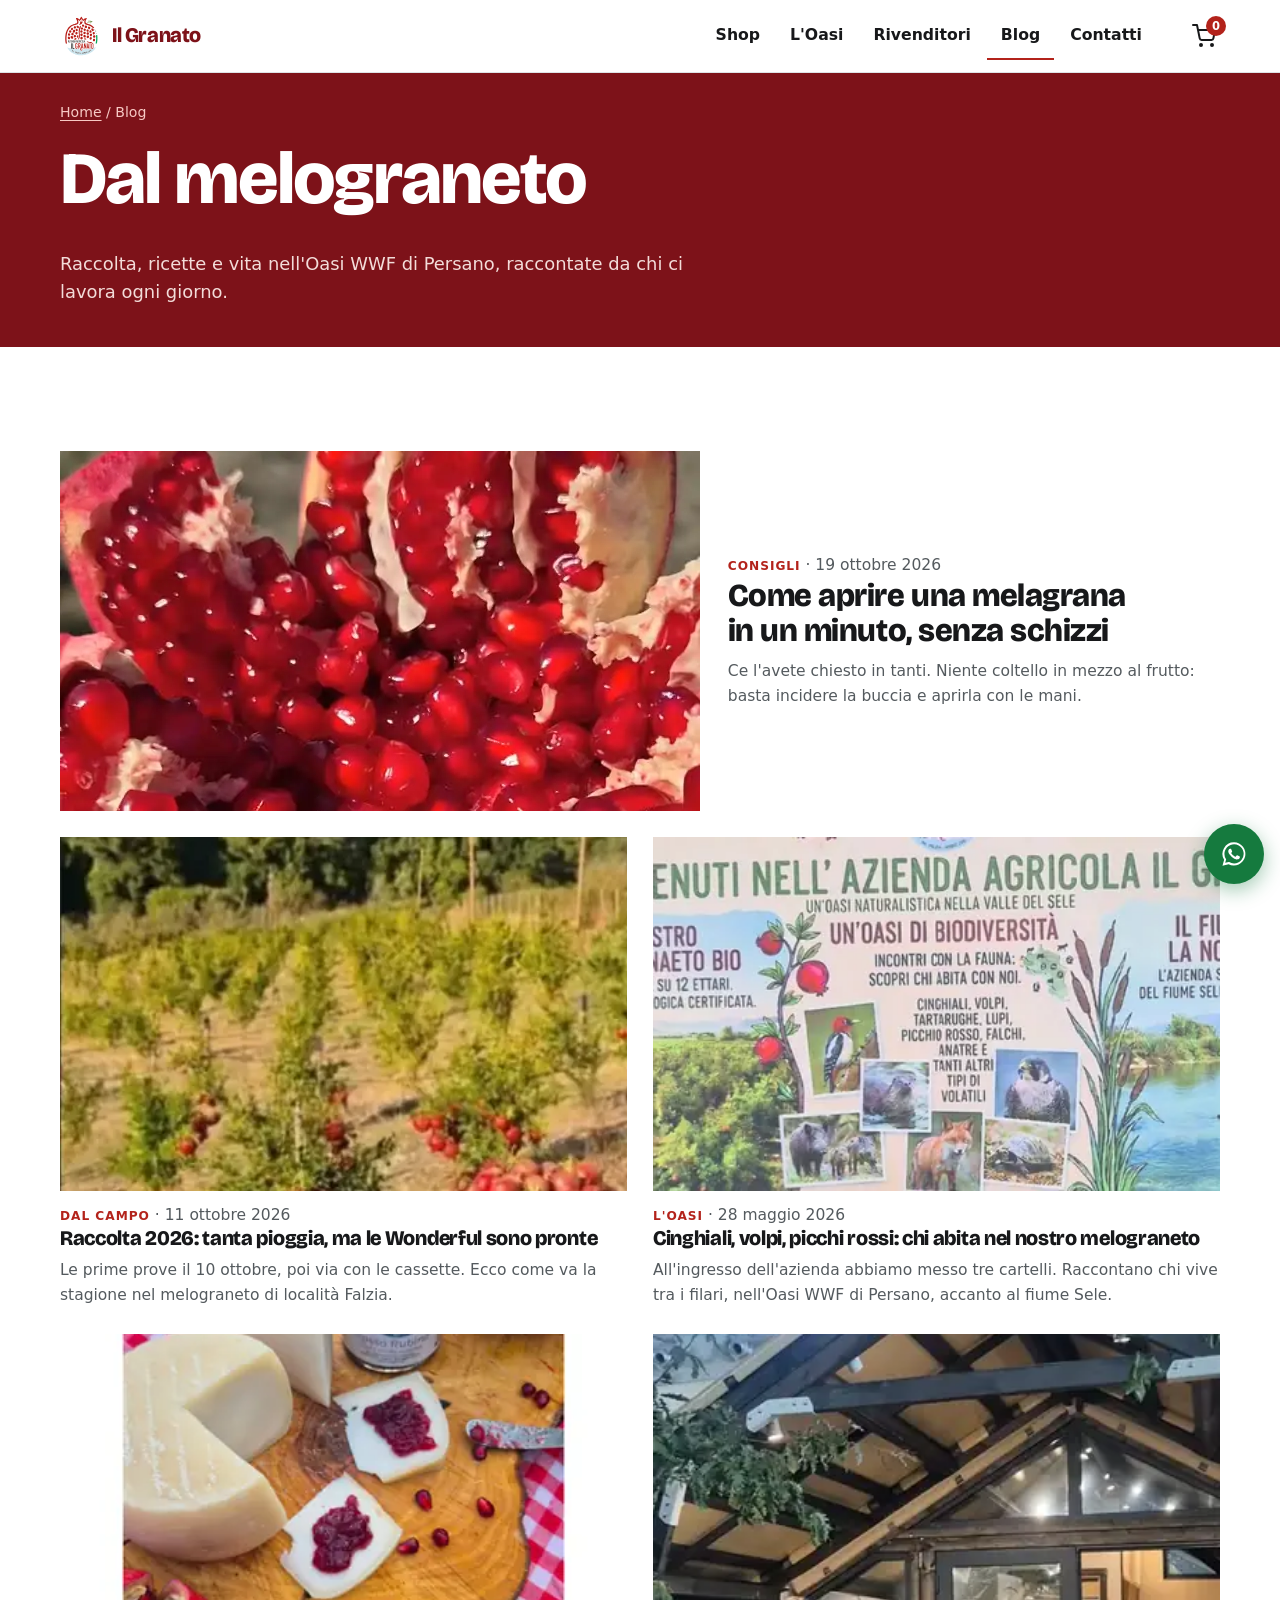
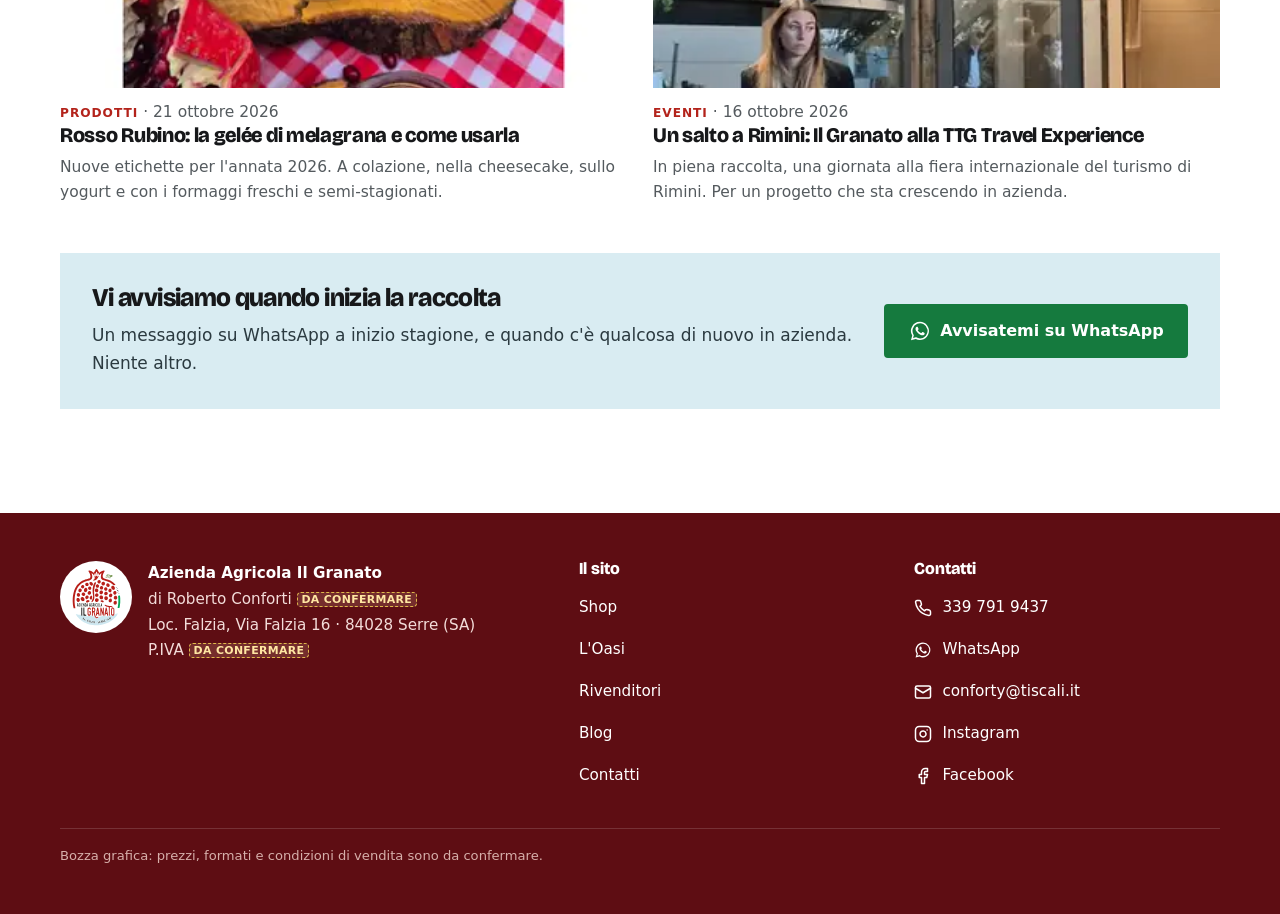
==== commit 24002382: "Shop con tre prodotti e packshot coordinati, tolta la sezione Dal campo al vasetto Co-Authored-By: C" ====
--- a/blog.html
+++ b/blog.html
@@ -21,7 +21,7 @@
   <link rel="icon" href="img/logo.svg" type="image/svg+xml">
   
   <link rel="preload" href="fonts/bricolage-800.woff2" as="font" type="font/woff2" crossorigin>
-  <style id="css">@font-face { font-family: "Bricolage"; src: url(fonts/bricolage-800.woff2) format("woff2"); font-weight: 800; font-display: swap; }:root {--granato: #7D1219;--granato-2: #5E0D13;--rosso: #C42A21;--rosso-2: #B3231B;--rosa: #F7C9C4;--sele: #D9ECF2;--sele-2: #1E5470;--bianco: #FFFFFF;--grigio-0: #F3F6F7;--linea: #DDE3E6;--ink: #17181A;--ink-2: #545A5E;--wa: #157A3E;--display: "Bricolage", "Arial Black", system-ui, sans-serif;--sans: system-ui, -apple-system, "Segoe UI", Roboto, "Helvetica Neue", Arial, sans-serif;}*, *::before, *::after { box-sizing: border-box; }html { -webkit-text-size-adjust: 100%; scroll-behavior: smooth; scroll-padding-top: 72px; }body { margin: 0; background: var(--bianco); color: var(--ink); font: 400 1.0625rem/1.6 var(--sans); }img { display: block; max-width: 100%; height: auto; }a { color: inherit; }svg { flex-shrink: 0; }h1, h2, h3 { font-family: var(--display); font-weight: 800; line-height: 1.02; letter-spacing: -.025em; margin: 0 0 .45em; text-wrap: balance; }h1 { font-size: clamp(2.5rem, 10.5vw, 4.6rem); }h2 { font-size: clamp(1.9rem, 7vw, 3.1rem); }h3 { font-size: 1.35rem; letter-spacing: -.015em; line-height: 1.1; }p { margin: 0 0 1em; }.wrap { width: min(100% - 32px, 1160px); margin-inline: auto; }.wrap--narrow { width: min(100% - 32px, 760px); }.sr { position: absolute; width: 1px; height: 1px; overflow: hidden; clip: rect(0 0 0 0); white-space: nowrap; }.skip { position: absolute; left: -999px; top: 8px; z-index: 60; background: var(--ink); color: #fff; padding: 8px 14px; }.skip:focus { left: 8px; }:focus-visible { outline: 3px solid var(--rosso); outline-offset: 3px; }.tbc { background: #FFF1C2; color: #6B4A00; border: 1px dashed #B88A00; border-radius: 4px; padding: 0 .35em; font: 600 .72em/1.6 var(--sans); letter-spacing: .03em; white-space: nowrap; vertical-align: .1em; }.tbc--dark { background: rgb(255 241 194 / .14); color: #FFE7A3; border-color: #E0B94A; }.btn { display: inline-flex; align-items: center; justify-content: center; gap: .6em; min-height: 54px; padding: .85em 1.4em; border: 2px solid var(--rosso-2); border-radius: 4px; background: var(--rosso-2); color: #fff; font: 700 1rem/1.2 var(--sans); text-decoration: none; cursor: pointer; transition: background-color .2s, color .2s, border-color .2s, transform .15s; }.btn:hover { background: var(--granato); border-color: var(--granato); }.btn:active { transform: translateY(1px); }.btn--wa { background: var(--wa); border-color: var(--wa); }.btn--wa:hover { background: #0F5F30; border-color: #0F5F30; }.btn--light { background: #fff; border-color: #fff; color: var(--ink); }.btn--light:hover { background: var(--rosa); border-color: var(--rosa); color: var(--ink); }.btn--light .ico-wa { color: var(--wa); }.btn--line { background: transparent; border-color: rgb(255 255 255 / .7); color: #fff; }.btn--line:hover { background: #fff; color: var(--granato); border-color: #fff; }.btn--line-dark { background: transparent; border-color: var(--ink); color: var(--ink); margin-top: 28px; }.btn--line-dark:hover { background: var(--ink); color: #fff; border-color: var(--ink); }.btn--sm { min-height: 44px; padding: .55em .8em; font-size: .9rem; width: 100%; }.cta-row { display: flex; flex-wrap: wrap; gap: 12px; }.link { display: inline-flex; align-items: center; gap: .4em; font-weight: 700; color: var(--rosso-2); text-underline-offset: 4px; }.top { position: sticky; top: 0; z-index: 30; background: rgb(255 255 255 / .96); backdrop-filter: blur(8px); border-bottom: 1px solid var(--linea); }.top__in { display: grid; grid-template-columns: 48px 1fr 48px; align-items: center; min-height: 64px; }.burger { display: grid; place-items: center; width: 48px; height: 48px; margin-left: -10px; border: 0; background: none; color: var(--ink); cursor: pointer; border-radius: 4px; }.burger:hover { background: var(--grigio-0); }.brand { justify-self: center; display: flex; align-items: center; gap: 10px; text-decoration: none; }.brand span { font: 800 1.3rem/1 var(--display); letter-spacing: -.02em; color: var(--granato); }.nav { display: none; }.cart { justify-self: end; position: relative; display: grid; place-items: center; width: 48px; height: 48px; margin-right: -8px; color: var(--ink); border-radius: 4px; }.cart:hover { background: var(--grigio-0); }.cart__n { position: absolute; top: 4px; right: 2px; min-width: 20px; height: 20px; padding: 0 5px; border-radius: 10px; background: var(--rosso-2); color: #fff; font: 700 .72rem/20px var(--sans); text-align: center; }.cart.bump .cart__n { animation: bump .35s ease; }@keyframes bump { 50% { transform: scale(1.35); } }.drawer { width: 100%; max-width: none; height: 100%; max-height: none; margin: 0; padding: 0; border: 0; background: var(--granato); color: #fff; }.drawer::backdrop { background: rgb(23 24 26 / .5); }.drawer[open] { animation: drawer-in .28s cubic-bezier(.2,.8,.2,1); }@keyframes drawer-in { from { opacity: 0; transform: translateX(-24px); } }.drawer__in { min-height: 100%; display: flex; flex-direction: column; padding: 16px 20px calc(24px + env(safe-area-inset-bottom)); }.drawer__head { display: flex; align-items: center; justify-content: space-between; }.drawer__head img { background: #fff; border-radius: 50%; padding: 4px; }.drawer__x { display: grid; place-items: center; width: 52px; height: 52px; border: 2px solid rgb(255 255 255 / .35); border-radius: 50%; background: none; color: #fff; cursor: pointer; }.drawer__x:hover { background: rgb(255 255 255 / .12); }.drawer__list { list-style: none; margin: 28px 0; padding: 0; flex: 1; }.drawer__list a { display: flex; align-items: baseline; gap: 14px; padding: 12px 0; border-bottom: 1px solid rgb(255 255 255 / .16); text-decoration: none; font: 800 clamp(1.9rem, 9vw, 2.8rem)/1.1 var(--display); letter-spacing: -.02em; }.drawer__list a:hover { color: var(--rosa); }.drawer__n { font: 600 .8rem/1 var(--sans); letter-spacing: .1em; color: var(--rosa); min-width: 22px; }.drawer__foot { display: grid; gap: 14px; }.drawer__foot .btn { width: 100%; }.drawer__foot p { margin: 0; color: var(--rosa); font-size: .95rem; text-align: center; }.drawer__foot a { color: #fff; font-weight: 700; }body:has(.drawer[open]) { overflow: hidden; }.hero { background: var(--granato); color: #fff; overflow: hidden; }.hero__in { display: grid; gap: 32px; padding: 32px 0 40px; }.chip { display: inline-flex; align-items: center; gap: 8px; margin-bottom: 20px; padding: 6px 12px; border: 1px solid rgb(255 255 255 / .35); border-radius: 4px; font-size: .88rem; font-weight: 600; color: var(--rosa); }.dot { width: 9px; height: 9px; border-radius: 50%; background: #FF6B5E; box-shadow: 0 0 0 4px rgb(255 107 94 / .25); }.hero h1 { color: #fff; }.hero .lead { color: #F3DCD9; font-size: 1.12rem; max-width: 34em; margin-bottom: 26px; }.hero__pic { position: relative; margin: 0 auto; width: min(78vw, 460px); }.hero__pic::before { content: ""; position: absolute; inset: -14px; border-radius: 50%; background: radial-gradient(circle, rgb(255 255 255 / .28) 0 3px, transparent 4px) 0 0 / 16px 16px;-webkit-mask: radial-gradient(circle, transparent 66%, #000 67%); mask: radial-gradient(circle, transparent 66%, #000 67%); }.hero__tondo { position: relative; width: 100%; aspect-ratio: 1; object-fit: cover; border-radius: 50%; }.hero__logo { position: absolute; right: -6px; bottom: 2%; width: 30%; background: #fff; border-radius: 50%; padding: 6px; box-shadow: 0 8px 24px rgb(0 0 0 / .25); }.ticker { list-style: none; margin: 0; padding: 14px 16px; display: grid; grid-template-columns: 1fr 1fr; gap: 10px 16px; background: var(--granato-2); color: #F3DCD9; font-size: .88rem; font-weight: 600; }.ticker li { display: flex; align-items: center; gap: 8px; }.ticker svg { color: var(--rosa); }.sec { padding: 64px 0; }.sec--sele { background: var(--sele); }.sec--grey { background: var(--grigio-0); }.sec__head { display: grid; grid-template-columns: auto 1fr; gap: 14px; align-items: start; margin-bottom: 30px; border-top: 3px solid var(--ink); padding-top: 14px; }.num { font: 800 1rem/1 var(--display); color: var(--rosso-2); margin: .45em 0 0; }.sec__lead { color: var(--ink-2); font-size: 1.08rem; max-width: 38em; margin: 0; }.kicker { font: 700 .82rem/1.3 var(--sans); letter-spacing: .12em; text-transform: uppercase; color: var(--rosso-2); margin-bottom: 8px; }.rows { list-style: none; margin: 0; padding: 0; display: grid; }.row { display: grid; grid-template-columns: 38% 1fr; gap: 16px; padding: 18px 0; border-bottom: 1px solid var(--linea); align-items: start; }.row > img, .ph--row { width: 100%; aspect-ratio: 1; object-fit: cover; }.row h3 { margin-bottom: .3em; }.row p { color: var(--ink-2); font-size: .97rem; margin-bottom: .6em; }.row .row__k { font: 700 .76rem/1.3 var(--sans); letter-spacing: .1em; text-transform: uppercase; color: var(--rosso-2); margin-bottom: 6px; }.ph { display: grid; place-items: center; align-content: center; gap: 8px; aspect-ratio: 1; background: radial-gradient(circle, rgb(255 255 255 / .15) 0 5px, transparent 6px) 0 0 / 22px 22px, var(--rosso-2); color: #fff; font-size: .82rem; font-weight: 600; }.oasi { display: grid; gap: 26px; }.oasi__txt p { color: #2B3A40; }.stats { display: grid; grid-template-columns: repeat(3, 1fr); margin: 24px 0 0; border-top: 1px solid rgb(30 84 112 / .3); }.stats div { padding: 14px 8px 0 0; }.stats dt { font: 800 clamp(1.8rem, 8.5vw, 3rem)/1 var(--display); color: var(--granato); letter-spacing: -.03em; }.stats dd { margin: 6px 0 0; font-size: .86rem; color: var(--sele-2); line-height: 1.35; }.cartello { margin: 0; }.cartello img { width: 100%; }.cartello figcaption { margin-top: 8px; font-size: .86rem; color: var(--sele-2); }.quote { margin: 36px 0 0; display: grid; grid-template-columns: 92px 1fr; gap: 18px; align-items: center; }.quote img { width: 92px; height: 92px; object-fit: cover; object-position: top; border-radius: 50%; }.quote blockquote { margin: 0; }.quote p { font: 800 clamp(1.15rem, 4.6vw, 1.6rem)/1.25 var(--display); letter-spacing: -.015em; color: var(--granato); margin-bottom: .4em; }.quote footer { font-size: .9rem; color: var(--sele-2); font-weight: 600; }.b2b { background: var(--ink); color: #fff; padding: 24px 20px 28px; }.b2b .sec__head { border-top-color: var(--rosso); }.b2b .num, .b2b .kicker { color: #FF8A80; }.b2b h2 { color: #fff; }.b2b__body > p { color: #D5D9DB; }.ticks { list-style: none; padding: 0; margin: 0 0 26px; display: grid; gap: 12px; }.ticks li { display: flex; gap: 10px; align-items: flex-start; }.ticks svg { color: #FF8A80; margin-top: 3px; }.grid-shop { display: grid; grid-template-columns: repeat(2, 1fr); gap: 10px; }.pcard { background: #fff; border: 1px solid var(--linea); display: flex; flex-direction: column; }.pcard__img { display: block; aspect-ratio: 1; overflow: hidden; background: var(--grigio-0); }.pcard__img img, .pcard__img .ph { width: 100%; height: 100%; object-fit: cover; transition: transform .4s ease; }.pcard:hover .pcard__img img { transform: scale(1.04); }.pcard__b { padding: 12px; display: flex; flex-direction: column; gap: 4px; flex: 1; }.pcard h3 { font-size: 1.02rem; line-height: 1.15; margin: 2px 0 0; }.pcard h3 a { text-decoration: none; }.pcard h3 a:hover { color: var(--rosso-2); }.fmt { font-size: .86rem; color: var(--ink-2); margin: 0; }.price { font: 700 1.02rem/1.4 var(--sans); color: var(--granato); margin: 2px 0 10px; }.pcard .btn { margin-top: auto; }.tag { align-self: flex-start; font: 700 .68rem/1 var(--sans); letter-spacing: .08em; text-transform: uppercase; padding: 5px 7px; background: var(--sele); color: var(--sele-2); }.tag--new { background: #FBE3E1; color: var(--granato); }.tag--tbc { background: #FFF1C2; color: #6B4A00; }.assure { list-style: none; padding: 0; margin: 26px 0 6px; display: grid; gap: 10px; }.assure li { display: flex; align-items: center; gap: 10px; font-weight: 600; }.assure svg { color: var(--rosso-2); }.assure__note { font-size: .86rem; margin: 0; }.posts { display: grid; gap: 26px; }.post { display: grid; gap: 12px; align-content: start; }.post__img { display: block; aspect-ratio: 16 / 10; overflow: hidden; background: var(--grigio-0); }.post__img img { width: 100%; height: 100%; object-fit: cover; transition: transform .4s ease; }.post:hover .post__img img { transform: scale(1.04); }.post__meta { font-size: .84rem; color: var(--ink-2); margin: 0 0 6px; }.post__meta span { font-weight: 700; color: var(--rosso-2); text-transform: uppercase; letter-spacing: .08em; font-size: .76rem; }.post h3 { font-size: 1.3rem; margin-bottom: .35em; }.post h3 a { text-decoration: none; }.post h3 a:hover { color: var(--rosso-2); }.post p { color: var(--ink-2); font-size: .97rem; margin: 0; }@media (max-width: 599px) {.posts:not(.posts--all) .post, .posts--all .post:not(.post--big) { grid-template-columns: 112px 1fr; gap: 14px; }.posts:not(.posts--all) .post__img, .posts--all .post:not(.post--big) .post__img { aspect-ratio: 1; }.posts:not(.posts--all) .post h3, .posts--all .post:not(.post--big) h3 { font-size: 1.1rem; }.posts:not(.posts--all) .post p:last-child, .posts--all .post:not(.post--big) p:last-child { display: none; }}.visit { background: var(--granato); color: #fff; padding: 48px 0; }.visit__in { display: grid; gap: 22px; }.visit h2 { color: #fff; }.visit p { color: #F3DCD9; margin: 0; }.pagehead { background: var(--granato); color: #fff; padding: 28px 0 40px; }.pagehead h1 { color: #fff; }.pagehead .lead { color: #F3DCD9; font-size: 1.12rem; max-width: 36em; margin: 0; }.crumbs { font-size: .88rem; color: var(--ink-2); margin-bottom: 18px; }.crumbs a { text-underline-offset: 3px; }.crumbs--light { color: var(--rosa); }.posts--all .post--big .post__img { aspect-ratio: 16 / 9; }.newsletter { margin-top: 48px; padding: 24px 20px; background: var(--sele); display: grid; gap: 18px; }.newsletter h2 { font-size: 1.6rem; }.newsletter p { margin: 0; color: #2B3A40; }.article__head { background: var(--granato); color: #fff; padding: 26px 0 36px; }.article__head h1 { color: #fff; font-size: clamp(2.1rem, 8.5vw, 3.6rem); margin: 0; }.post__meta--light { color: #F3DCD9; }.post__meta--light span { color: var(--rosa); }.article__img { width: 100%; margin: 24px 0; max-height: 520px; object-fit: cover; }.prose { font-size: 1.1rem; line-height: 1.7; }.prose h2 { font-size: 1.6rem; margin: 1.4em 0 .4em; }.prose ol, .prose ul { padding-left: 1.2em; }.prose li { margin-bottom: .6em; }.article__src { font-size: .9rem; color: var(--ink-2); }.article__cta { margin: 32px 0 0; padding: 20px; border-left: 4px solid var(--rosso-2); background: var(--grigio-0); display: grid; gap: 14px; }.article__cta p { margin: 0; }.h-more { font-size: 1.8rem; border-top: 3px solid var(--ink); padding-top: 14px; }.contact { display: grid; gap: 32px; }.contact__cards { display: grid; gap: 10px; align-content: start; }.ccard { display: flex; gap: 14px; align-items: flex-start; padding: 18px; border: 1px solid var(--linea); text-decoration: none; transition: border-color .2s, background-color .2s; }.ccard:hover { border-color: var(--rosso-2); background: #FFF8F7; }.ccard svg { color: var(--rosso-2); margin-top: 2px; }.ccard span { display: grid; gap: 2px; font-size: 1.02rem; }.ccard b { font: 800 1.15rem/1.1 var(--display); letter-spacing: -.01em; }.ccard small { color: var(--ink-2); font-size: .88rem; }.ccard--wa { background: var(--wa); border-color: var(--wa); color: #fff; }.ccard--wa svg, .ccard--wa small { color: #DDF2E4; }.ccard--wa:hover { background: #0F5F30; border-color: #0F5F30; }.form { display: grid; gap: 8px; padding: 22px 20px; background: var(--grigio-0); align-content: start; }.form h2 { font-size: 1.7rem; margin: 0; }.form__hint { color: var(--ink-2); font-size: .95rem; }.form > label { font-weight: 700; margin-top: 6px; }.form input:not([type=radio]), .form textarea { width: 100%; min-height: 50px; padding: 12px 14px; border: 1.5px solid #8E999F; border-radius: 4px; font: 1rem/1.4 var(--sans); background: #fff; color: var(--ink); }.form input:focus, .form textarea:focus { outline: 3px solid var(--rosso); outline-offset: 1px; border-color: var(--ink); }.form .opts { margin: 8px 0 0; }.form .btn { margin-top: 12px; }.hours { display: grid; gap: 24px; align-items: center; }.hours img { width: 100%; }.specs__dl { margin: 0; }.specs__dl div { display: grid; grid-template-columns: 150px 1fr; gap: 10px; padding: 12px 0; border-bottom: 1px solid rgb(30 84 112 / .25); }.specs__dl dt { font-weight: 700; }.specs__dl dd { margin: 0; }.pdp { padding: 16px 0 64px; }.pdp__top { display: grid; gap: 24px; }.gallery { margin-inline: -16px; }.gallery__main { width: 100%; aspect-ratio: 800 / 889; object-fit: cover; background: var(--grigio-0); }.thumbs { display: grid; grid-template-columns: repeat(4, 1fr); gap: 8px; margin: 8px 16px 0; }.thumbs button { padding: 0; border: 2px solid transparent; overflow: hidden; background: none; cursor: pointer; aspect-ratio: 1; }.thumbs button[aria-pressed="true"] { border-color: var(--rosso-2); }.thumbs img { width: 100%; height: 100%; object-fit: cover; }.buy h1 { font-size: clamp(2.1rem, 8vw, 3rem); margin-top: 12px; }.buy__sub { color: var(--ink-2); font-size: 1.08rem; }.buy__price { font: 700 1.5rem/1.3 var(--sans); color: var(--granato); }.buy__price small { font-size: .9rem; font-weight: 500; color: var(--ink-2); }.opts { border: 0; padding: 0; margin: 0 0 18px; display: flex; flex-wrap: wrap; gap: 8px; }.opts legend { font-weight: 700; margin-bottom: 8px; padding: 0; }.opts input { position: absolute; opacity: 0; width: 1px; height: 1px; }.opts span { display: inline-flex; align-items: center; min-height: 48px; padding: 0 20px; border: 2px solid var(--linea); border-radius: 4px; background: #fff; font-weight: 700; cursor: pointer; }.opts input:checked + span { border-color: var(--rosso-2); color: var(--granato); background: #FFF3F2; }.opts input:focus-visible + span { outline: 3px solid var(--rosso); outline-offset: 2px; }.opts--sm span { min-height: 44px; padding: 0 14px; font-size: .95rem; }.qty { margin-bottom: 18px; }.qty label { display: block; font-weight: 700; margin-bottom: 8px; }.qty__ctl { display: inline-flex; border: 2px solid var(--linea); border-radius: 4px; overflow: hidden; }.qty__ctl button { width: 48px; height: 48px; border: 0; background: #fff; font-size: 1.4rem; cursor: pointer; color: var(--ink); }.qty__ctl button:hover { background: var(--grigio-0); }.qty__ctl input { width: 52px; border: 0; text-align: center; font: 700 1.05rem var(--sans); color: var(--ink); -moz-appearance: textfield; }.qty__ctl input::-webkit-inner-spin-button { -webkit-appearance: none; }.buy__bar { position: fixed; left: 0; right: 0; bottom: 0; z-index: 25; display: flex; align-items: center; gap: 12px; justify-content: space-between; padding: 10px 16px calc(10px + env(safe-area-inset-bottom)); background: #fff; border-top: 1px solid var(--linea); box-shadow: 0 -6px 20px rgb(23 24 26 / .08); }.buy__bar-price { margin: 0; font: 700 1rem/1.25 var(--sans); color: var(--granato); display: flex; flex-direction: column; }.buy__bar-price small { font-size: .8rem; font-weight: 500; color: var(--ink-2); }.buy__bar .btn { flex: 1; max-width: 250px; }.buy__assure { list-style: none; padding: 0; margin: 4px 0 18px; display: grid; gap: 10px; font-size: .95rem; }.buy__assure li { display: flex; align-items: center; gap: 10px; flex-wrap: wrap; }.buy__assure svg { color: var(--rosso-2); }.ask { display: flex; gap: 12px; align-items: center; padding: 14px 16px; background: #E7F3EA; color: #0F4A26; text-decoration: none; }.ask svg { color: var(--wa); }.ask:hover { background: #D8ECDE; }.pdp__body { display: grid; gap: 28px; margin-top: 44px; }.desc h2, .specs h2 { font-size: 1.45rem; margin: 1.2em 0 .4em; }.desc h2:first-child, .specs h2:first-child { margin-top: 0; }.desc p, .specs p { color: var(--ink-2); }.specs { background: var(--grigio-0); padding: 20px; }.specs dl { margin: 0; }.specs dl div { display: grid; grid-template-columns: 110px 1fr; gap: 10px; padding: 10px 0; border-bottom: 1px solid var(--linea); }.specs dt { font-weight: 700; }.specs dd { margin: 0; color: var(--ink-2); }.related { margin-top: 56px; }.related h2 { font-size: 1.8rem; border-top: 3px solid var(--ink); padding-top: 14px; }.has-bar .foot { padding-bottom: 110px; }.has-bar .toast { bottom: 96px; }.foot { background: var(--granato-2); color: #F3DCD9; padding: 48px 0 110px; font-size: .95rem; }.foot__grid { display: grid; gap: 30px; }.foot__brand { display: flex; gap: 16px; align-items: flex-start; }.foot__brand img { background: #fff; border-radius: 50%; padding: 5px; width: 72px; height: 72px; }.foot__brand b { color: #fff; }.foot__brand p { margin: 0; line-height: 1.7; }.foot__col { display: grid; gap: 2px; align-content: start; }.foot__t { font: 800 1.05rem/1 var(--display); color: #fff; margin: 0 0 8px; }.foot__col a { display: inline-flex; align-items: center; gap: 10px; min-height: 40px; text-decoration: none; color: #fff; }.foot__col a:hover { color: var(--rosa); }.foot__note { font-size: .82rem; color: #D6AFAA; margin: 32px 0 0; padding-top: 16px; border-top: 1px solid rgb(255 255 255 / .15); }.fab { position: fixed; right: 16px; bottom: 16px; z-index: 20; width: 60px; height: 60px; border-radius: 50%; display: grid; place-items: center; background: var(--wa); color: #fff; box-shadow: 0 6px 20px rgb(21 122 62 / .4); transition: transform .2s; }.fab:hover { transform: scale(1.06); }.toast { position: fixed; left: 50%; bottom: 88px; transform: translateX(-50%); z-index: 40; background: var(--ink); color: #fff; padding: 12px 18px; font-weight: 600; font-size: .95rem; max-width: calc(100vw - 32px); }@media (min-width: 600px) {.grid-shop { grid-template-columns: repeat(3, 1fr); gap: 14px; }.posts { grid-template-columns: repeat(3, 1fr); }.posts--all { grid-template-columns: repeat(2, 1fr); }.posts--all .post--big { grid-column: 1 / -1; grid-template-columns: 1.3fr 1fr; align-items: center; gap: 28px; }.posts--all .post--big h3 { font-size: 2rem; }.row { grid-template-columns: 220px 1fr; gap: 28px; }.quote { grid-template-columns: 130px 1fr; }.quote img { width: 130px; height: 130px; }.newsletter { grid-template-columns: 1fr auto; align-items: center; padding: 32px; }.b2b { padding: 36px; }}@media (min-width: 960px) {.top__in { grid-template-columns: auto 1fr auto; gap: 24px; min-height: 72px; }.burger { display: none; }.brand { justify-self: start; }.nav { display: flex; gap: 2px; justify-self: end; }.nav a { padding: 10px 14px; text-decoration: none; font-weight: 600; font-size: .98rem; border-bottom: 2px solid transparent; }.nav a:hover, .nav a[aria-current] { border-bottom-color: var(--rosso-2); }.hero__in { grid-template-columns: 1.15fr 1fr; align-items: center; gap: 56px; padding: 64px 0 72px; }.hero__pic { width: 460px; margin-right: 0; }.ticker { display: flex; justify-content: center; gap: 48px; font-size: .95rem; }.sec { padding: 104px 0; }.sec__head { grid-template-columns: 90px 1fr; margin-bottom: 44px; }.num { font-size: 1.3rem; }.oasi { grid-template-columns: 1fr 1.1fr; gap: 56px; align-items: start; }.quote { max-width: 860px; margin-top: 56px; }.b2b { display: grid; grid-template-columns: 1fr 1fr; gap: 56px; padding: 56px; }.b2b .sec__head { margin: 0; grid-template-columns: 60px 1fr; }.grid-shop { gap: 20px; }.pcard__b { padding: 16px; }.visit__in { grid-template-columns: 1.3fr 1fr; align-items: center; }.visit .cta-row { justify-content: flex-end; }.contact { grid-template-columns: 1fr 1fr; gap: 48px; }.hours { grid-template-columns: 1.2fr 1fr; gap: 56px; }.pdp { padding-top: 28px; }.pdp__top { grid-template-columns: 540px 1fr; gap: 56px; align-items: start; }.gallery { margin: 0; }.thumbs { margin: 8px 0 0; }.buy { position: sticky; top: 96px; }.buy__bar { position: static; padding: 0; background: none; border: 0; box-shadow: none; margin-bottom: 18px; }.buy__bar-price { display: none; }.buy__bar .btn { max-width: none; }.has-bar .foot { padding-bottom: 48px; }.has-bar .toast { bottom: 24px; }.pdp__body { grid-template-columns: 1.4fr 1fr; gap: 56px; align-items: start; }.foot { padding-bottom: 48px; }.foot__grid { grid-template-columns: 1.6fr 1fr 1fr; }}@media (prefers-reduced-motion: reduce) {html { scroll-behavior: auto; }*, *::before, *::after { transition: none !important; animation: none !important; }}</style>
+  <style id="css">@font-face { font-family: "Bricolage"; src: url(fonts/bricolage-800.woff2) format("woff2"); font-weight: 800; font-display: swap; }:root {--granato: #7D1219;--granato-2: #5E0D13;--rosso: #C42A21;--rosso-2: #B3231B;--rosa: #F7C9C4;--sele: #D9ECF2;--sele-2: #1E5470;--bianco: #FFFFFF;--grigio-0: #F3F6F7;--linea: #DDE3E6;--ink: #17181A;--ink-2: #545A5E;--wa: #157A3E;--display: "Bricolage", "Arial Black", system-ui, sans-serif;--sans: system-ui, -apple-system, "Segoe UI", Roboto, "Helvetica Neue", Arial, sans-serif;}*, *::before, *::after { box-sizing: border-box; }html { -webkit-text-size-adjust: 100%; scroll-behavior: smooth; scroll-padding-top: 72px; }body { margin: 0; background: var(--bianco); color: var(--ink); font: 400 1.0625rem/1.6 var(--sans); }img { display: block; max-width: 100%; height: auto; }a { color: inherit; }svg { flex-shrink: 0; }h1, h2, h3 { font-family: var(--display); font-weight: 800; line-height: 1.02; letter-spacing: -.025em; margin: 0 0 .45em; text-wrap: balance; }h1 { font-size: clamp(2.5rem, 10.5vw, 4.6rem); }h2 { font-size: clamp(1.9rem, 7vw, 3.1rem); }h3 { font-size: 1.35rem; letter-spacing: -.015em; line-height: 1.1; }p { margin: 0 0 1em; }.wrap { width: min(100% - 32px, 1160px); margin-inline: auto; }.wrap--narrow { width: min(100% - 32px, 760px); }.sr { position: absolute; width: 1px; height: 1px; overflow: hidden; clip: rect(0 0 0 0); white-space: nowrap; }.skip { position: absolute; left: -999px; top: 8px; z-index: 60; background: var(--ink); color: #fff; padding: 8px 14px; }.skip:focus { left: 8px; }:focus-visible { outline: 3px solid var(--rosso); outline-offset: 3px; }.tbc { background: #FFF1C2; color: #6B4A00; border: 1px dashed #B88A00; border-radius: 4px; padding: 0 .35em; font: 600 .72em/1.6 var(--sans); letter-spacing: .03em; white-space: nowrap; vertical-align: .1em; }.tbc--dark { background: rgb(255 241 194 / .14); color: #FFE7A3; border-color: #E0B94A; }.btn { display: inline-flex; align-items: center; justify-content: center; gap: .6em; min-height: 54px; padding: .85em 1.4em; border: 2px solid var(--rosso-2); border-radius: 4px; background: var(--rosso-2); color: #fff; font: 700 1rem/1.2 var(--sans); text-decoration: none; cursor: pointer; transition: background-color .2s, color .2s, border-color .2s, transform .15s; }.btn:hover { background: var(--granato); border-color: var(--granato); }.btn:active { transform: translateY(1px); }.btn--wa { background: var(--wa); border-color: var(--wa); }.btn--wa:hover { background: #0F5F30; border-color: #0F5F30; }.btn--light { background: #fff; border-color: #fff; color: var(--ink); }.btn--light:hover { background: var(--rosa); border-color: var(--rosa); color: var(--ink); }.btn--light .ico-wa { color: var(--wa); }.btn--line { background: transparent; border-color: rgb(255 255 255 / .7); color: #fff; }.btn--line:hover { background: #fff; color: var(--granato); border-color: #fff; }.btn--line-dark { background: transparent; border-color: var(--ink); color: var(--ink); margin-top: 28px; }.btn--line-dark:hover { background: var(--ink); color: #fff; border-color: var(--ink); }.btn--sm { min-height: 44px; padding: .55em .8em; font-size: .9rem; width: 100%; }.cta-row { display: flex; flex-wrap: wrap; gap: 12px; }.link { display: inline-flex; align-items: center; gap: .4em; font-weight: 700; color: var(--rosso-2); text-underline-offset: 4px; }.top { position: sticky; top: 0; z-index: 30; background: rgb(255 255 255 / .96); backdrop-filter: blur(8px); border-bottom: 1px solid var(--linea); }.top__in { display: grid; grid-template-columns: 48px 1fr 48px; align-items: center; min-height: 64px; }.burger { display: grid; place-items: center; width: 48px; height: 48px; margin-left: -10px; border: 0; background: none; color: var(--ink); cursor: pointer; border-radius: 4px; }.burger:hover { background: var(--grigio-0); }.brand { justify-self: center; display: flex; align-items: center; gap: 10px; text-decoration: none; }.brand span { font: 800 1.3rem/1 var(--display); letter-spacing: -.02em; color: var(--granato); }.nav { display: none; }.cart { justify-self: end; position: relative; display: grid; place-items: center; width: 48px; height: 48px; margin-right: -8px; color: var(--ink); border-radius: 4px; }.cart:hover { background: var(--grigio-0); }.cart__n { position: absolute; top: 4px; right: 2px; min-width: 20px; height: 20px; padding: 0 5px; border-radius: 10px; background: var(--rosso-2); color: #fff; font: 700 .72rem/20px var(--sans); text-align: center; }.cart.bump .cart__n { animation: bump .35s ease; }@keyframes bump { 50% { transform: scale(1.35); } }.drawer { width: 100%; max-width: none; height: 100%; max-height: none; margin: 0; padding: 0; border: 0; background: var(--granato); color: #fff; }.drawer::backdrop { background: rgb(23 24 26 / .5); }.drawer[open] { animation: drawer-in .28s cubic-bezier(.2,.8,.2,1); }@keyframes drawer-in { from { opacity: 0; transform: translateX(-24px); } }.drawer__in { min-height: 100%; display: flex; flex-direction: column; padding: 16px 20px calc(24px + env(safe-area-inset-bottom)); }.drawer__head { display: flex; align-items: center; justify-content: space-between; }.drawer__head img { background: #fff; border-radius: 50%; padding: 4px; }.drawer__x { display: grid; place-items: center; width: 52px; height: 52px; border: 2px solid rgb(255 255 255 / .35); border-radius: 50%; background: none; color: #fff; cursor: pointer; }.drawer__x:hover { background: rgb(255 255 255 / .12); }.drawer__list { list-style: none; margin: 28px 0; padding: 0; flex: 1; }.drawer__list a { display: flex; align-items: baseline; gap: 14px; padding: 12px 0; border-bottom: 1px solid rgb(255 255 255 / .16); text-decoration: none; font: 800 clamp(1.9rem, 9vw, 2.8rem)/1.1 var(--display); letter-spacing: -.02em; }.drawer__list a:hover { color: var(--rosa); }.drawer__n { font: 600 .8rem/1 var(--sans); letter-spacing: .1em; color: var(--rosa); min-width: 22px; }.drawer__foot { display: grid; gap: 14px; }.drawer__foot .btn { width: 100%; }.drawer__foot p { margin: 0; color: var(--rosa); font-size: .95rem; text-align: center; }.drawer__foot a { color: #fff; font-weight: 700; }body:has(.drawer[open]) { overflow: hidden; }.hero { background: var(--granato); color: #fff; overflow: hidden; }.hero__in { display: grid; gap: 32px; padding: 32px 0 40px; }.chip { display: inline-flex; align-items: center; gap: 8px; margin-bottom: 20px; padding: 6px 12px; border: 1px solid rgb(255 255 255 / .35); border-radius: 4px; font-size: .88rem; font-weight: 600; color: var(--rosa); }.dot { width: 9px; height: 9px; border-radius: 50%; background: #FF6B5E; box-shadow: 0 0 0 4px rgb(255 107 94 / .25); }.hero h1 { color: #fff; }.hero .lead { color: #F3DCD9; font-size: 1.12rem; max-width: 34em; margin-bottom: 26px; }.hero__pic { position: relative; margin: 0 auto; width: min(78vw, 460px); }.hero__pic::before { content: ""; position: absolute; inset: -14px; border-radius: 50%; background: radial-gradient(circle, rgb(255 255 255 / .28) 0 3px, transparent 4px) 0 0 / 16px 16px;-webkit-mask: radial-gradient(circle, transparent 66%, #000 67%); mask: radial-gradient(circle, transparent 66%, #000 67%); }.hero__tondo { position: relative; width: 100%; aspect-ratio: 1; object-fit: cover; border-radius: 50%; }.hero__logo { position: absolute; right: -6px; bottom: 2%; width: 30%; background: #fff; border-radius: 50%; padding: 6px; box-shadow: 0 8px 24px rgb(0 0 0 / .25); }.ticker { list-style: none; margin: 0; padding: 14px 16px; display: grid; grid-template-columns: 1fr 1fr; gap: 10px 16px; background: var(--granato-2); color: #F3DCD9; font-size: .88rem; font-weight: 600; }.ticker li { display: flex; align-items: center; gap: 8px; }.ticker svg { color: var(--rosa); }.sec { padding: 64px 0; }.sec--sele { background: var(--sele); }.sec--grey { background: var(--grigio-0); }.sec__head { display: grid; grid-template-columns: auto 1fr; gap: 14px; align-items: start; margin-bottom: 30px; border-top: 3px solid var(--ink); padding-top: 14px; }.num { font: 800 1rem/1 var(--display); color: var(--rosso-2); margin: .45em 0 0; }.sec__lead { color: var(--ink-2); font-size: 1.08rem; max-width: 38em; margin: 0; }.kicker { font: 700 .82rem/1.3 var(--sans); letter-spacing: .12em; text-transform: uppercase; color: var(--rosso-2); margin-bottom: 8px; }.oasi { display: grid; gap: 26px; }.oasi__txt p { color: #2B3A40; }.stats { display: grid; grid-template-columns: repeat(3, 1fr); margin: 24px 0 0; border-top: 1px solid rgb(30 84 112 / .3); }.stats div { padding: 14px 8px 0 0; }.stats dt { font: 800 clamp(1.8rem, 8.5vw, 3rem)/1 var(--display); color: var(--granato); letter-spacing: -.03em; }.stats dd { margin: 6px 0 0; font-size: .86rem; color: var(--sele-2); line-height: 1.35; }.cartello { margin: 0; }.cartello img { width: 100%; }.cartello figcaption { margin-top: 8px; font-size: .86rem; color: var(--sele-2); }.quote { margin: 36px 0 0; display: grid; grid-template-columns: 92px 1fr; gap: 18px; align-items: center; }.quote img { width: 92px; height: 92px; object-fit: cover; object-position: top; border-radius: 50%; }.quote blockquote { margin: 0; }.quote p { font: 800 clamp(1.15rem, 4.6vw, 1.6rem)/1.25 var(--display); letter-spacing: -.015em; color: var(--granato); margin-bottom: .4em; }.quote footer { font-size: .9rem; color: var(--sele-2); font-weight: 600; }.b2b { background: var(--ink); color: #fff; padding: 24px 20px 28px; }.b2b .sec__head { border-top-color: var(--rosso); }.b2b .num, .b2b .kicker { color: #FF8A80; }.b2b h2 { color: #fff; }.b2b__body > p { color: #D5D9DB; }.ticks { list-style: none; padding: 0; margin: 0 0 26px; display: grid; gap: 12px; }.ticks li { display: flex; gap: 10px; align-items: flex-start; }.ticks svg { color: #FF8A80; margin-top: 3px; }.grid-shop { display: grid; gap: 14px; }.pcard { position: relative; background: #fff; border: 1px solid var(--linea); display: grid; grid-template-columns: 42% 1fr; }.pcard__img { position: relative; display: block; aspect-ratio: 1; overflow: hidden; background: #EFE9E3; }.pcard__img img { width: 100%; height: 100%; object-fit: cover; transition: transform .5s ease; }@media (max-width: 599px) { .pcard__img { aspect-ratio: auto; min-height: 100%; } .pcard__img img { position: absolute; inset: 0; } }.pcard:hover .pcard__img img { transform: scale(1.04); }.pcard__note { position: absolute; left: 6px; bottom: 6px; padding: 2px 6px; background: rgb(255 255 255 / .8); color: var(--ink-2); font-size: .66rem; letter-spacing: .02em; }.pcard__b { padding: 12px 14px; display: flex; flex-direction: column; gap: 4px; }.pcard h3 { font-size: 1.1rem; line-height: 1.12; margin: 2px 0 0; }.pcard h3 a { text-decoration: none; }.pcard h3 a::after { content: ""; position: absolute; inset: 0; }.pcard h3 a:hover { color: var(--rosso-2); }.fmt { font-size: .86rem; font-weight: 700; color: var(--ink-2); margin: 0; }.pdesc { display: none; font-size: .92rem; color: var(--ink-2); margin: 2px 0 0; }.price { font: 700 1.02rem/1.4 var(--sans); color: var(--granato); margin: 4px 0 10px; }.pcard .btn { position: relative; z-index: 1; margin-top: auto; }.tag { align-self: flex-start; font: 700 .68rem/1 var(--sans); letter-spacing: .08em; text-transform: uppercase; padding: 5px 7px; background: var(--sele); color: var(--sele-2); }.tag--new { background: #FBE3E1; color: var(--granato); }.tag--tbc { background: #FFF1C2; color: #6B4A00; }.assure { list-style: none; padding: 0; margin: 26px 0 6px; display: grid; gap: 10px; }.assure li { display: flex; align-items: center; gap: 10px; font-weight: 600; }.assure svg { color: var(--rosso-2); }.assure__note { font-size: .86rem; margin: 0; }.posts { display: grid; gap: 26px; }.post { display: grid; gap: 12px; align-content: start; }.post__img { display: block; aspect-ratio: 16 / 10; overflow: hidden; background: var(--grigio-0); }.post__img img { width: 100%; height: 100%; object-fit: cover; transition: transform .4s ease; }.post:hover .post__img img { transform: scale(1.04); }.post__meta { font-size: .84rem; color: var(--ink-2); margin: 0 0 6px; }.post__meta span { font-weight: 700; color: var(--rosso-2); text-transform: uppercase; letter-spacing: .08em; font-size: .76rem; }.post h3 { font-size: 1.3rem; margin-bottom: .35em; }.post h3 a { text-decoration: none; }.post h3 a:hover { color: var(--rosso-2); }.post p { color: var(--ink-2); font-size: .97rem; margin: 0; }@media (max-width: 599px) {.posts:not(.posts--all) .post, .posts--all .post:not(.post--big) { grid-template-columns: 112px 1fr; gap: 14px; }.posts:not(.posts--all) .post__img, .posts--all .post:not(.post--big) .post__img { aspect-ratio: 1; }.posts:not(.posts--all) .post h3, .posts--all .post:not(.post--big) h3 { font-size: 1.1rem; }.posts:not(.posts--all) .post p:last-child, .posts--all .post:not(.post--big) p:last-child { display: none; }}.visit { background: var(--granato); color: #fff; padding: 48px 0; }.visit__in { display: grid; gap: 22px; }.visit h2 { color: #fff; }.visit p { color: #F3DCD9; margin: 0; }.pagehead { background: var(--granato); color: #fff; padding: 28px 0 40px; }.pagehead h1 { color: #fff; }.pagehead .lead { color: #F3DCD9; font-size: 1.12rem; max-width: 36em; margin: 0; }.crumbs { font-size: .88rem; color: var(--ink-2); margin-bottom: 18px; }.crumbs a { text-underline-offset: 3px; }.crumbs--light { color: var(--rosa); }.posts--all .post--big .post__img { aspect-ratio: 16 / 9; }.newsletter { margin-top: 48px; padding: 24px 20px; background: var(--sele); display: grid; gap: 18px; }.newsletter h2 { font-size: 1.6rem; }.newsletter p { margin: 0; color: #2B3A40; }.article__head { background: var(--granato); color: #fff; padding: 26px 0 36px; }.article__head h1 { color: #fff; font-size: clamp(2.1rem, 8.5vw, 3.6rem); margin: 0; }.post__meta--light { color: #F3DCD9; }.post__meta--light span { color: var(--rosa); }.article__img { width: 100%; margin: 24px 0; max-height: 520px; object-fit: cover; }.prose { font-size: 1.1rem; line-height: 1.7; }.prose h2 { font-size: 1.6rem; margin: 1.4em 0 .4em; }.prose ol, .prose ul { padding-left: 1.2em; }.prose li { margin-bottom: .6em; }.article__src { font-size: .9rem; color: var(--ink-2); }.article__cta { margin: 32px 0 0; padding: 20px; border-left: 4px solid var(--rosso-2); background: var(--grigio-0); display: grid; gap: 14px; }.article__cta p { margin: 0; }.h-more { font-size: 1.8rem; border-top: 3px solid var(--ink); padding-top: 14px; }.contact { display: grid; gap: 32px; }.contact__cards { display: grid; gap: 10px; align-content: start; }.ccard { display: flex; gap: 14px; align-items: flex-start; padding: 18px; border: 1px solid var(--linea); text-decoration: none; transition: border-color .2s, background-color .2s; }.ccard:hover { border-color: var(--rosso-2); background: #FFF8F7; }.ccard svg { color: var(--rosso-2); margin-top: 2px; }.ccard span { display: grid; gap: 2px; font-size: 1.02rem; }.ccard b { font: 800 1.15rem/1.1 var(--display); letter-spacing: -.01em; }.ccard small { color: var(--ink-2); font-size: .88rem; }.ccard--wa { background: var(--wa); border-color: var(--wa); color: #fff; }.ccard--wa svg, .ccard--wa small { color: #DDF2E4; }.ccard--wa:hover { background: #0F5F30; border-color: #0F5F30; }.form { display: grid; gap: 8px; padding: 22px 20px; background: var(--grigio-0); align-content: start; }.form h2 { font-size: 1.7rem; margin: 0; }.form__hint { color: var(--ink-2); font-size: .95rem; }.form > label { font-weight: 700; margin-top: 6px; }.form input:not([type=radio]), .form textarea { width: 100%; min-height: 50px; padding: 12px 14px; border: 1.5px solid #8E999F; border-radius: 4px; font: 1rem/1.4 var(--sans); background: #fff; color: var(--ink); }.form input:focus, .form textarea:focus { outline: 3px solid var(--rosso); outline-offset: 1px; border-color: var(--ink); }.form .opts { margin: 8px 0 0; }.form .btn { margin-top: 12px; }.hours { display: grid; gap: 24px; align-items: center; }.hours img { width: 100%; }.specs__dl { margin: 0; }.specs__dl div { display: grid; grid-template-columns: 150px 1fr; gap: 10px; padding: 12px 0; border-bottom: 1px solid rgb(30 84 112 / .25); }.specs__dl dt { font-weight: 700; }.specs__dl dd { margin: 0; }.pdp { padding: 16px 0 64px; }.pdp__top { display: grid; gap: 24px; }.gallery { margin-inline: -16px; }.gallery { position: relative; }.gallery__main { width: 100%; aspect-ratio: 1; object-fit: cover; background: #EFE9E3; }.gallery__note { position: absolute; left: 24px; top: 8px; margin: 0; padding: 2px 8px; background: rgb(255 255 255 / .8); color: var(--ink-2); font-size: .72rem; }.thumbs { display: grid; grid-template-columns: repeat(4, 1fr); gap: 8px; margin: 8px 16px 0; }.thumbs button { padding: 0; border: 2px solid transparent; overflow: hidden; background: none; cursor: pointer; aspect-ratio: 1; }.thumbs button[aria-pressed="true"] { border-color: var(--rosso-2); }.thumbs img { width: 100%; height: 100%; object-fit: cover; }.buy h1 { font-size: clamp(2.1rem, 8vw, 3rem); margin-top: 12px; }.buy__sub { color: var(--ink-2); font-size: 1.08rem; }.buy__price { font: 700 1.5rem/1.3 var(--sans); color: var(--granato); }.buy__price small { font-size: .9rem; font-weight: 500; color: var(--ink-2); }.opts { border: 0; padding: 0; margin: 0 0 18px; display: flex; flex-wrap: wrap; gap: 8px; }.opts legend { font-weight: 700; margin-bottom: 8px; padding: 0; }.opts input { position: absolute; opacity: 0; width: 1px; height: 1px; }.opts span { display: inline-flex; align-items: center; min-height: 48px; padding: 0 20px; border: 2px solid var(--linea); border-radius: 4px; background: #fff; font-weight: 700; cursor: pointer; }.opts input:checked + span { border-color: var(--rosso-2); color: var(--granato); background: #FFF3F2; }.opts input:focus-visible + span { outline: 3px solid var(--rosso); outline-offset: 2px; }.opts--sm span { min-height: 44px; padding: 0 14px; font-size: .95rem; }.qty { margin-bottom: 18px; }.qty label { display: block; font-weight: 700; margin-bottom: 8px; }.qty__ctl { display: inline-flex; border: 2px solid var(--linea); border-radius: 4px; overflow: hidden; }.qty__ctl button { width: 48px; height: 48px; border: 0; background: #fff; font-size: 1.4rem; cursor: pointer; color: var(--ink); }.qty__ctl button:hover { background: var(--grigio-0); }.qty__ctl input { width: 52px; border: 0; text-align: center; font: 700 1.05rem var(--sans); color: var(--ink); -moz-appearance: textfield; }.qty__ctl input::-webkit-inner-spin-button { -webkit-appearance: none; }.buy__bar { position: fixed; left: 0; right: 0; bottom: 0; z-index: 25; display: flex; align-items: center; gap: 12px; justify-content: space-between; padding: 10px 16px calc(10px + env(safe-area-inset-bottom)); background: #fff; border-top: 1px solid var(--linea); box-shadow: 0 -6px 20px rgb(23 24 26 / .08); }.buy__bar-price { margin: 0; font: 700 1rem/1.25 var(--sans); color: var(--granato); display: flex; flex-direction: column; }.buy__bar-price small { font-size: .8rem; font-weight: 500; color: var(--ink-2); }.buy__bar .btn { flex: 1; max-width: 250px; }.buy__assure { list-style: none; padding: 0; margin: 4px 0 18px; display: grid; gap: 10px; font-size: .95rem; }.buy__assure li { display: flex; align-items: center; gap: 10px; flex-wrap: wrap; }.buy__assure svg { color: var(--rosso-2); }.ask { display: flex; gap: 12px; align-items: center; padding: 14px 16px; background: #E7F3EA; color: #0F4A26; text-decoration: none; }.ask svg { color: var(--wa); }.ask:hover { background: #D8ECDE; }.pdp__body { display: grid; gap: 28px; margin-top: 44px; }.desc h2, .specs h2 { font-size: 1.45rem; margin: 1.2em 0 .4em; }.desc h2:first-child, .specs h2:first-child { margin-top: 0; }.desc p, .specs p { color: var(--ink-2); }.specs { background: var(--grigio-0); padding: 20px; }.specs dl { margin: 0; }.specs dl div { display: grid; grid-template-columns: 110px 1fr; gap: 10px; padding: 10px 0; border-bottom: 1px solid var(--linea); }.specs dt { font-weight: 700; }.specs dd { margin: 0; color: var(--ink-2); }.related { margin-top: 56px; }.related h2 { font-size: 1.8rem; border-top: 3px solid var(--ink); padding-top: 14px; }.has-bar .foot { padding-bottom: 110px; }.has-bar .toast { bottom: 96px; }.foot { background: var(--granato-2); color: #F3DCD9; padding: 48px 0 110px; font-size: .95rem; }.foot__grid { display: grid; gap: 30px; }.foot__brand { display: flex; gap: 16px; align-items: flex-start; }.foot__brand img { background: #fff; border-radius: 50%; padding: 5px; width: 72px; height: 72px; }.foot__brand b { color: #fff; }.foot__brand p { margin: 0; line-height: 1.7; }.foot__col { display: grid; gap: 2px; align-content: start; }.foot__t { font: 800 1.05rem/1 var(--display); color: #fff; margin: 0 0 8px; }.foot__col a { display: inline-flex; align-items: center; gap: 10px; min-height: 40px; text-decoration: none; color: #fff; }.foot__col a:hover { color: var(--rosa); }.foot__note { font-size: .82rem; color: #D6AFAA; margin: 32px 0 0; padding-top: 16px; border-top: 1px solid rgb(255 255 255 / .15); }.fab { position: fixed; right: 16px; bottom: 16px; z-index: 20; width: 60px; height: 60px; border-radius: 50%; display: grid; place-items: center; background: var(--wa); color: #fff; box-shadow: 0 6px 20px rgb(21 122 62 / .4); transition: transform .2s; }.fab:hover { transform: scale(1.06); }.toast { position: fixed; left: 50%; bottom: 88px; transform: translateX(-50%); z-index: 40; background: var(--ink); color: #fff; padding: 12px 18px; font-weight: 600; font-size: .95rem; max-width: calc(100vw - 32px); }@media (min-width: 600px) {.grid-shop { grid-template-columns: repeat(3, 1fr); gap: 14px; }.pcard { grid-template-columns: 1fr; }.pdesc { display: block; }.posts { grid-template-columns: repeat(3, 1fr); }.posts--all { grid-template-columns: repeat(2, 1fr); }.posts--all .post--big { grid-column: 1 / -1; grid-template-columns: 1.3fr 1fr; align-items: center; gap: 28px; }.posts--all .post--big h3 { font-size: 2rem; }.quote { grid-template-columns: 130px 1fr; }.quote img { width: 130px; height: 130px; }.newsletter { grid-template-columns: 1fr auto; align-items: center; padding: 32px; }.b2b { padding: 36px; }}@media (min-width: 960px) {.top__in { grid-template-columns: auto 1fr auto; gap: 24px; min-height: 72px; }.burger { display: none; }.brand { justify-self: start; }.nav { display: flex; gap: 2px; justify-self: end; }.nav a { padding: 10px 14px; text-decoration: none; font-weight: 600; font-size: .98rem; border-bottom: 2px solid transparent; }.nav a:hover, .nav a[aria-current] { border-bottom-color: var(--rosso-2); }.hero__in { grid-template-columns: 1.15fr 1fr; align-items: center; gap: 56px; padding: 64px 0 72px; }.hero__pic { width: 460px; margin-right: 0; }.ticker { display: flex; justify-content: center; gap: 48px; font-size: .95rem; }.sec { padding: 104px 0; }.sec__head { grid-template-columns: 90px 1fr; margin-bottom: 44px; }.num { font-size: 1.3rem; }.oasi { grid-template-columns: 1fr 1.1fr; gap: 56px; align-items: start; }.quote { max-width: 860px; margin-top: 56px; }.b2b { display: grid; grid-template-columns: 1fr 1fr; gap: 56px; padding: 56px; }.b2b .sec__head { margin: 0; grid-template-columns: 60px 1fr; }.grid-shop { gap: 24px; }.pcard__b { padding: 18px 20px 20px; }.pcard h3 { font-size: 1.35rem; }.gallery__note { left: 8px; }.visit__in { grid-template-columns: 1.3fr 1fr; align-items: center; }.visit .cta-row { justify-content: flex-end; }.contact { grid-template-columns: 1fr 1fr; gap: 48px; }.hours { grid-template-columns: 1.2fr 1fr; gap: 56px; }.pdp { padding-top: 28px; }.pdp__top { grid-template-columns: 540px 1fr; gap: 56px; align-items: start; }.gallery { margin: 0; }.thumbs { margin: 8px 0 0; }.buy { position: sticky; top: 96px; }.buy__bar { position: static; padding: 0; background: none; border: 0; box-shadow: none; margin-bottom: 18px; }.buy__bar-price { display: none; }.buy__bar .btn { max-width: none; }.has-bar .foot { padding-bottom: 48px; }.has-bar .toast { bottom: 24px; }.pdp__body { grid-template-columns: 1.4fr 1fr; gap: 56px; align-items: start; }.foot { padding-bottom: 48px; }.foot__grid { grid-template-columns: 1.6fr 1fr 1fr; }}@media (prefers-reduced-motion: reduce) {html { scroll-behavior: auto; }*, *::before, *::after { transition: none !important; animation: none !important; }}</style>
   <script type="application/ld+json">{
  "@context": "https://schema.org",
  "@type": "Blog",
@@ -89,7 +89,7 @@
       <img src="img/logo.svg" width="42" height="42" alt="">
       <span>Il Granato</span>
     </a>
-    <nav class="nav" aria-label="Sezioni"><a href="./#melagrane">Le melagrane</a><a href="./#shop">Shop</a><a href="./#rivenditori">Rivenditori</a><a href="blog.html" aria-current="page">Blog</a><a href="contatti.html">Contatti</a></nav>
+    <nav class="nav" aria-label="Sezioni"><a href="./#shop">Shop</a><a href="./#oasi">L'Oasi</a><a href="./#rivenditori">Rivenditori</a><a href="blog.html" aria-current="page">Blog</a><a href="contatti.html">Contatti</a></nav>
     <a class="cart" href="./#shop">
       <svg width="24" height="24" aria-hidden="true"><use href="#i-cart"/></svg>
       <span class="sr">Carrello: </span><span class="cart__n" data-cart-count>0</span><span class="sr"> prodotti</span>
@@ -104,7 +104,7 @@
         <svg width="28" height="28" aria-hidden="true"><use href="#i-close"/></svg>
       </button>
     </div>
-    <nav aria-label="Menu principale"><ol class="drawer__list"><li><a href="./" data-menu-close><span class="drawer__n">01</span>Home</a></li><li><a href="./#melagrane" data-menu-close><span class="drawer__n">02</span>Le melagrane</a></li><li><a href="./#shop" data-menu-close><span class="drawer__n">03</span>Shop</a></li><li><a href="./#rivenditori" data-menu-close><span class="drawer__n">04</span>Rivenditori</a></li><li><a href="blog.html" data-menu-close><span class="drawer__n">05</span>Blog</a></li><li><a href="contatti.html" data-menu-close><span class="drawer__n">06</span>Contatti</a></li></ol></nav>
+    <nav aria-label="Menu principale"><ol class="drawer__list"><li><a href="./" data-menu-close><span class="drawer__n">01</span>Home</a></li><li><a href="./#shop" data-menu-close><span class="drawer__n">02</span>Shop</a></li><li><a href="./#oasi" data-menu-close><span class="drawer__n">03</span>L'Oasi</a></li><li><a href="./#rivenditori" data-menu-close><span class="drawer__n">04</span>Rivenditori</a></li><li><a href="blog.html" data-menu-close><span class="drawer__n">05</span>Blog</a></li><li><a href="contatti.html" data-menu-close><span class="drawer__n">06</span>Contatti</a></li></ol></nav>
     <div class="drawer__foot">
       <a class="btn btn--wa" href="https://wa.me/393397919437?text=Buongiorno%2C%20vorrei%20informazioni%20sulle%20vostre%20melagrane." target="_blank" rel="noopener">
         <svg width="22" height="22" aria-hidden="true"><use href="#i-wa"/></svg>Scrivici su WhatsApp</a>
@@ -185,7 +185,7 @@
       </div>
       <nav class="foot__col" aria-label="Pagine">
         <p class="foot__t">Il sito</p>
-        <a href="./#melagrane">Le melagrane</a><a href="./#shop">Shop</a><a href="./#rivenditori">Rivenditori</a><a href="blog.html">Blog</a><a href="contatti.html">Contatti</a>
+        <a href="./#shop">Shop</a><a href="./#oasi">L'Oasi</a><a href="./#rivenditori">Rivenditori</a><a href="blog.html">Blog</a><a href="contatti.html">Contatti</a>
       </nav>
       <div class="foot__col">
         <p class="foot__t">Contatti</p>
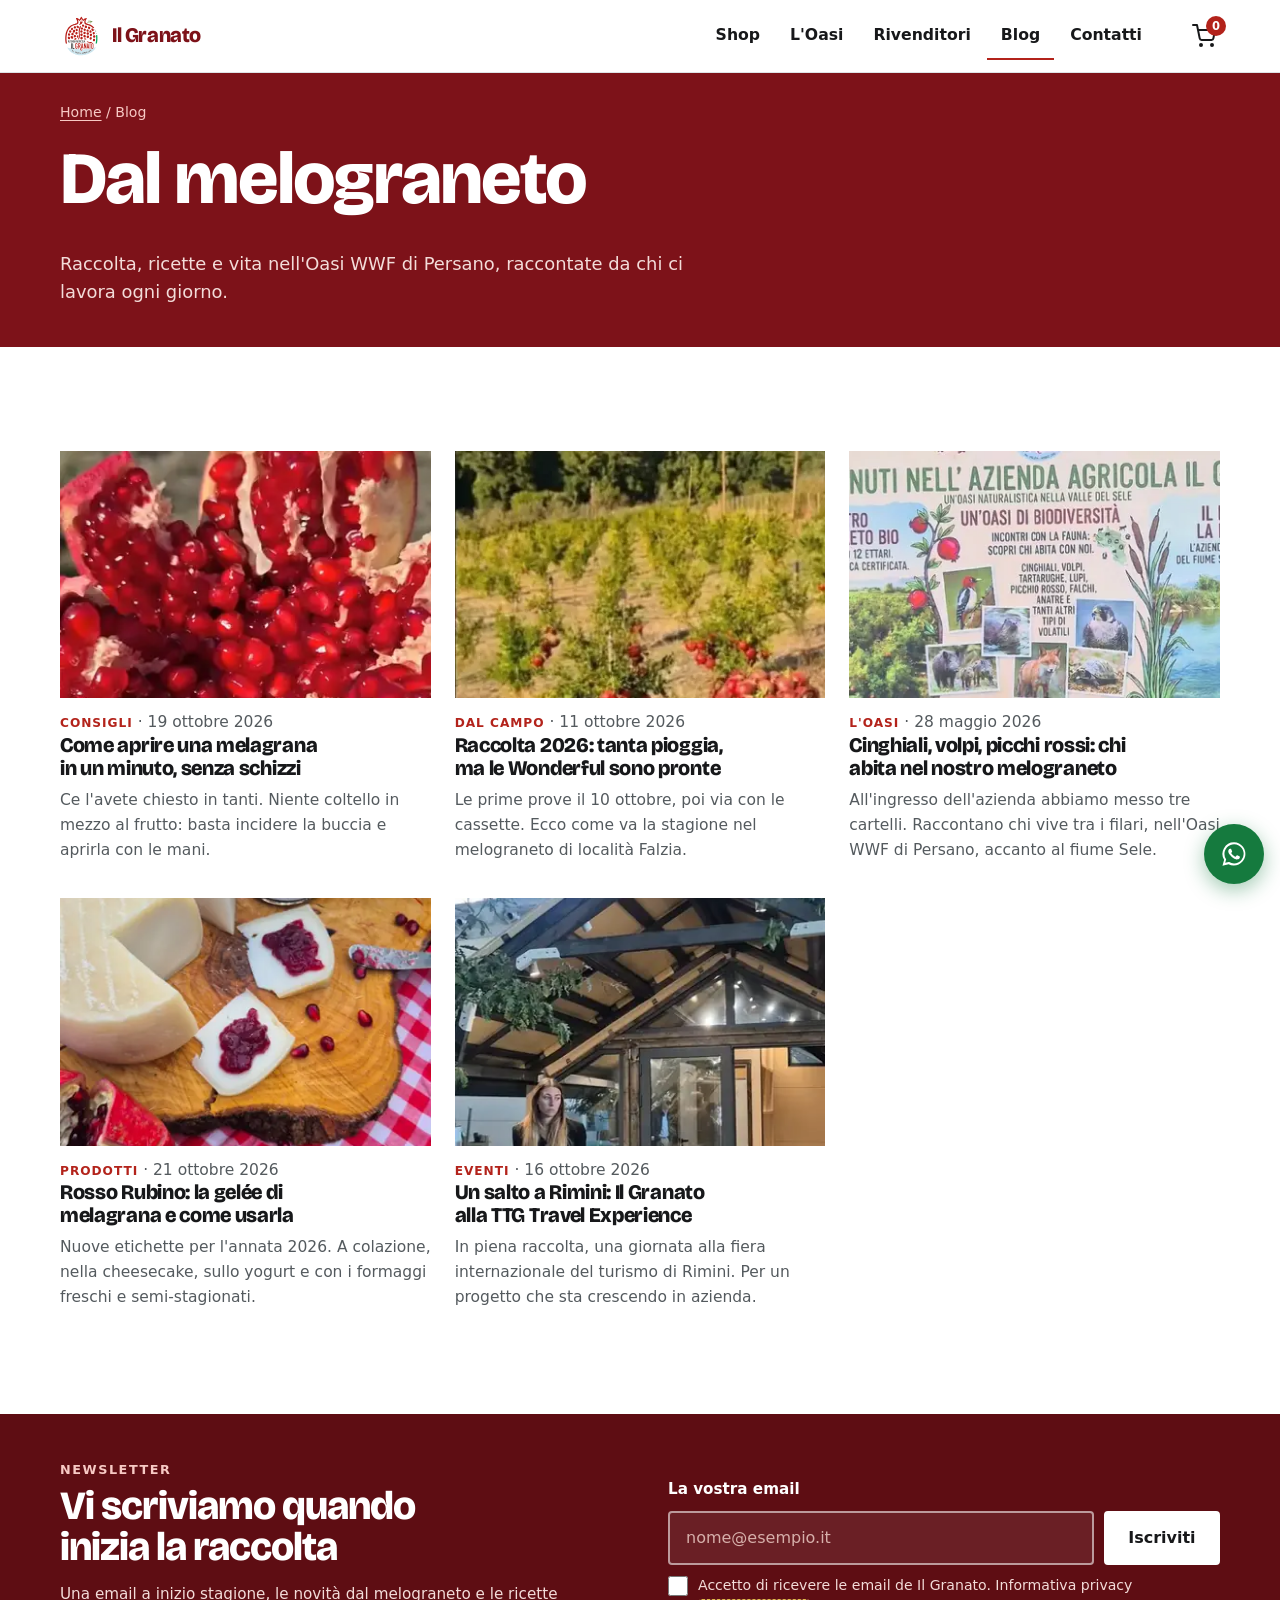
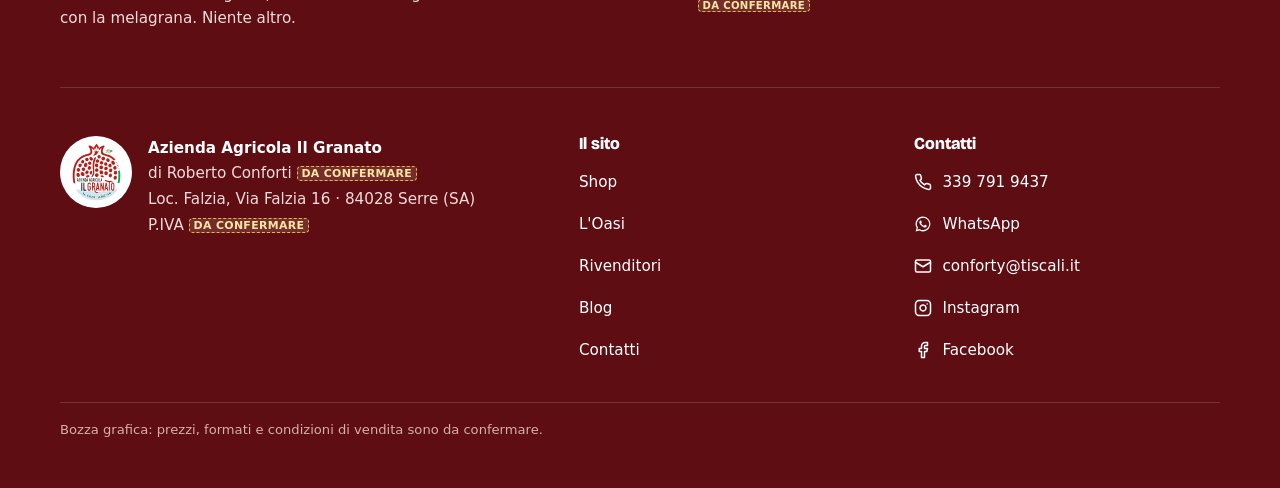
==== commit 394a965d: "Newsletter nel footer, blog con immagini uniformi, schede prodotto per gelée e succo Co-Authored-By:" ====
--- a/blog.html
+++ b/blog.html
@@ -21,7 +21,7 @@
   <link rel="icon" href="img/logo.svg" type="image/svg+xml">
   
   <link rel="preload" href="fonts/bricolage-800.woff2" as="font" type="font/woff2" crossorigin>
-  <style id="css">@font-face { font-family: "Bricolage"; src: url(fonts/bricolage-800.woff2) format("woff2"); font-weight: 800; font-display: swap; }:root {--granato: #7D1219;--granato-2: #5E0D13;--rosso: #C42A21;--rosso-2: #B3231B;--rosa: #F7C9C4;--sele: #D9ECF2;--sele-2: #1E5470;--bianco: #FFFFFF;--grigio-0: #F3F6F7;--linea: #DDE3E6;--ink: #17181A;--ink-2: #545A5E;--wa: #157A3E;--display: "Bricolage", "Arial Black", system-ui, sans-serif;--sans: system-ui, -apple-system, "Segoe UI", Roboto, "Helvetica Neue", Arial, sans-serif;}*, *::before, *::after { box-sizing: border-box; }html { -webkit-text-size-adjust: 100%; scroll-behavior: smooth; scroll-padding-top: 72px; }body { margin: 0; background: var(--bianco); color: var(--ink); font: 400 1.0625rem/1.6 var(--sans); }img { display: block; max-width: 100%; height: auto; }a { color: inherit; }svg { flex-shrink: 0; }h1, h2, h3 { font-family: var(--display); font-weight: 800; line-height: 1.02; letter-spacing: -.025em; margin: 0 0 .45em; text-wrap: balance; }h1 { font-size: clamp(2.5rem, 10.5vw, 4.6rem); }h2 { font-size: clamp(1.9rem, 7vw, 3.1rem); }h3 { font-size: 1.35rem; letter-spacing: -.015em; line-height: 1.1; }p { margin: 0 0 1em; }.wrap { width: min(100% - 32px, 1160px); margin-inline: auto; }.wrap--narrow { width: min(100% - 32px, 760px); }.sr { position: absolute; width: 1px; height: 1px; overflow: hidden; clip: rect(0 0 0 0); white-space: nowrap; }.skip { position: absolute; left: -999px; top: 8px; z-index: 60; background: var(--ink); color: #fff; padding: 8px 14px; }.skip:focus { left: 8px; }:focus-visible { outline: 3px solid var(--rosso); outline-offset: 3px; }.tbc { background: #FFF1C2; color: #6B4A00; border: 1px dashed #B88A00; border-radius: 4px; padding: 0 .35em; font: 600 .72em/1.6 var(--sans); letter-spacing: .03em; white-space: nowrap; vertical-align: .1em; }.tbc--dark { background: rgb(255 241 194 / .14); color: #FFE7A3; border-color: #E0B94A; }.btn { display: inline-flex; align-items: center; justify-content: center; gap: .6em; min-height: 54px; padding: .85em 1.4em; border: 2px solid var(--rosso-2); border-radius: 4px; background: var(--rosso-2); color: #fff; font: 700 1rem/1.2 var(--sans); text-decoration: none; cursor: pointer; transition: background-color .2s, color .2s, border-color .2s, transform .15s; }.btn:hover { background: var(--granato); border-color: var(--granato); }.btn:active { transform: translateY(1px); }.btn--wa { background: var(--wa); border-color: var(--wa); }.btn--wa:hover { background: #0F5F30; border-color: #0F5F30; }.btn--light { background: #fff; border-color: #fff; color: var(--ink); }.btn--light:hover { background: var(--rosa); border-color: var(--rosa); color: var(--ink); }.btn--light .ico-wa { color: var(--wa); }.btn--line { background: transparent; border-color: rgb(255 255 255 / .7); color: #fff; }.btn--line:hover { background: #fff; color: var(--granato); border-color: #fff; }.btn--line-dark { background: transparent; border-color: var(--ink); color: var(--ink); margin-top: 28px; }.btn--line-dark:hover { background: var(--ink); color: #fff; border-color: var(--ink); }.btn--sm { min-height: 44px; padding: .55em .8em; font-size: .9rem; width: 100%; }.cta-row { display: flex; flex-wrap: wrap; gap: 12px; }.link { display: inline-flex; align-items: center; gap: .4em; font-weight: 700; color: var(--rosso-2); text-underline-offset: 4px; }.top { position: sticky; top: 0; z-index: 30; background: rgb(255 255 255 / .96); backdrop-filter: blur(8px); border-bottom: 1px solid var(--linea); }.top__in { display: grid; grid-template-columns: 48px 1fr 48px; align-items: center; min-height: 64px; }.burger { display: grid; place-items: center; width: 48px; height: 48px; margin-left: -10px; border: 0; background: none; color: var(--ink); cursor: pointer; border-radius: 4px; }.burger:hover { background: var(--grigio-0); }.brand { justify-self: center; display: flex; align-items: center; gap: 10px; text-decoration: none; }.brand span { font: 800 1.3rem/1 var(--display); letter-spacing: -.02em; color: var(--granato); }.nav { display: none; }.cart { justify-self: end; position: relative; display: grid; place-items: center; width: 48px; height: 48px; margin-right: -8px; color: var(--ink); border-radius: 4px; }.cart:hover { background: var(--grigio-0); }.cart__n { position: absolute; top: 4px; right: 2px; min-width: 20px; height: 20px; padding: 0 5px; border-radius: 10px; background: var(--rosso-2); color: #fff; font: 700 .72rem/20px var(--sans); text-align: center; }.cart.bump .cart__n { animation: bump .35s ease; }@keyframes bump { 50% { transform: scale(1.35); } }.drawer { width: 100%; max-width: none; height: 100%; max-height: none; margin: 0; padding: 0; border: 0; background: var(--granato); color: #fff; }.drawer::backdrop { background: rgb(23 24 26 / .5); }.drawer[open] { animation: drawer-in .28s cubic-bezier(.2,.8,.2,1); }@keyframes drawer-in { from { opacity: 0; transform: translateX(-24px); } }.drawer__in { min-height: 100%; display: flex; flex-direction: column; padding: 16px 20px calc(24px + env(safe-area-inset-bottom)); }.drawer__head { display: flex; align-items: center; justify-content: space-between; }.drawer__head img { background: #fff; border-radius: 50%; padding: 4px; }.drawer__x { display: grid; place-items: center; width: 52px; height: 52px; border: 2px solid rgb(255 255 255 / .35); border-radius: 50%; background: none; color: #fff; cursor: pointer; }.drawer__x:hover { background: rgb(255 255 255 / .12); }.drawer__list { list-style: none; margin: 28px 0; padding: 0; flex: 1; }.drawer__list a { display: flex; align-items: baseline; gap: 14px; padding: 12px 0; border-bottom: 1px solid rgb(255 255 255 / .16); text-decoration: none; font: 800 clamp(1.9rem, 9vw, 2.8rem)/1.1 var(--display); letter-spacing: -.02em; }.drawer__list a:hover { color: var(--rosa); }.drawer__n { font: 600 .8rem/1 var(--sans); letter-spacing: .1em; color: var(--rosa); min-width: 22px; }.drawer__foot { display: grid; gap: 14px; }.drawer__foot .btn { width: 100%; }.drawer__foot p { margin: 0; color: var(--rosa); font-size: .95rem; text-align: center; }.drawer__foot a { color: #fff; font-weight: 700; }body:has(.drawer[open]) { overflow: hidden; }.hero { background: var(--granato); color: #fff; overflow: hidden; }.hero__in { display: grid; gap: 32px; padding: 32px 0 40px; }.chip { display: inline-flex; align-items: center; gap: 8px; margin-bottom: 20px; padding: 6px 12px; border: 1px solid rgb(255 255 255 / .35); border-radius: 4px; font-size: .88rem; font-weight: 600; color: var(--rosa); }.dot { width: 9px; height: 9px; border-radius: 50%; background: #FF6B5E; box-shadow: 0 0 0 4px rgb(255 107 94 / .25); }.hero h1 { color: #fff; }.hero .lead { color: #F3DCD9; font-size: 1.12rem; max-width: 34em; margin-bottom: 26px; }.hero__pic { position: relative; margin: 0 auto; width: min(78vw, 460px); }.hero__pic::before { content: ""; position: absolute; inset: -14px; border-radius: 50%; background: radial-gradient(circle, rgb(255 255 255 / .28) 0 3px, transparent 4px) 0 0 / 16px 16px;-webkit-mask: radial-gradient(circle, transparent 66%, #000 67%); mask: radial-gradient(circle, transparent 66%, #000 67%); }.hero__tondo { position: relative; width: 100%; aspect-ratio: 1; object-fit: cover; border-radius: 50%; }.hero__logo { position: absolute; right: -6px; bottom: 2%; width: 30%; background: #fff; border-radius: 50%; padding: 6px; box-shadow: 0 8px 24px rgb(0 0 0 / .25); }.ticker { list-style: none; margin: 0; padding: 14px 16px; display: grid; grid-template-columns: 1fr 1fr; gap: 10px 16px; background: var(--granato-2); color: #F3DCD9; font-size: .88rem; font-weight: 600; }.ticker li { display: flex; align-items: center; gap: 8px; }.ticker svg { color: var(--rosa); }.sec { padding: 64px 0; }.sec--sele { background: var(--sele); }.sec--grey { background: var(--grigio-0); }.sec__head { display: grid; grid-template-columns: auto 1fr; gap: 14px; align-items: start; margin-bottom: 30px; border-top: 3px solid var(--ink); padding-top: 14px; }.num { font: 800 1rem/1 var(--display); color: var(--rosso-2); margin: .45em 0 0; }.sec__lead { color: var(--ink-2); font-size: 1.08rem; max-width: 38em; margin: 0; }.kicker { font: 700 .82rem/1.3 var(--sans); letter-spacing: .12em; text-transform: uppercase; color: var(--rosso-2); margin-bottom: 8px; }.oasi { display: grid; gap: 26px; }.oasi__txt p { color: #2B3A40; }.stats { display: grid; grid-template-columns: repeat(3, 1fr); margin: 24px 0 0; border-top: 1px solid rgb(30 84 112 / .3); }.stats div { padding: 14px 8px 0 0; }.stats dt { font: 800 clamp(1.8rem, 8.5vw, 3rem)/1 var(--display); color: var(--granato); letter-spacing: -.03em; }.stats dd { margin: 6px 0 0; font-size: .86rem; color: var(--sele-2); line-height: 1.35; }.cartello { margin: 0; }.cartello img { width: 100%; }.cartello figcaption { margin-top: 8px; font-size: .86rem; color: var(--sele-2); }.quote { margin: 36px 0 0; display: grid; grid-template-columns: 92px 1fr; gap: 18px; align-items: center; }.quote img { width: 92px; height: 92px; object-fit: cover; object-position: top; border-radius: 50%; }.quote blockquote { margin: 0; }.quote p { font: 800 clamp(1.15rem, 4.6vw, 1.6rem)/1.25 var(--display); letter-spacing: -.015em; color: var(--granato); margin-bottom: .4em; }.quote footer { font-size: .9rem; color: var(--sele-2); font-weight: 600; }.b2b { background: var(--ink); color: #fff; padding: 24px 20px 28px; }.b2b .sec__head { border-top-color: var(--rosso); }.b2b .num, .b2b .kicker { color: #FF8A80; }.b2b h2 { color: #fff; }.b2b__body > p { color: #D5D9DB; }.ticks { list-style: none; padding: 0; margin: 0 0 26px; display: grid; gap: 12px; }.ticks li { display: flex; gap: 10px; align-items: flex-start; }.ticks svg { color: #FF8A80; margin-top: 3px; }.grid-shop { display: grid; gap: 14px; }.pcard { position: relative; background: #fff; border: 1px solid var(--linea); display: grid; grid-template-columns: 42% 1fr; }.pcard__img { position: relative; display: block; aspect-ratio: 1; overflow: hidden; background: #EFE9E3; }.pcard__img img { width: 100%; height: 100%; object-fit: cover; transition: transform .5s ease; }@media (max-width: 599px) { .pcard__img { aspect-ratio: auto; min-height: 100%; } .pcard__img img { position: absolute; inset: 0; } }.pcard:hover .pcard__img img { transform: scale(1.04); }.pcard__note { position: absolute; left: 6px; bottom: 6px; padding: 2px 6px; background: rgb(255 255 255 / .8); color: var(--ink-2); font-size: .66rem; letter-spacing: .02em; }.pcard__b { padding: 12px 14px; display: flex; flex-direction: column; gap: 4px; }.pcard h3 { font-size: 1.1rem; line-height: 1.12; margin: 2px 0 0; }.pcard h3 a { text-decoration: none; }.pcard h3 a::after { content: ""; position: absolute; inset: 0; }.pcard h3 a:hover { color: var(--rosso-2); }.fmt { font-size: .86rem; font-weight: 700; color: var(--ink-2); margin: 0; }.pdesc { display: none; font-size: .92rem; color: var(--ink-2); margin: 2px 0 0; }.price { font: 700 1.02rem/1.4 var(--sans); color: var(--granato); margin: 4px 0 10px; }.pcard .btn { position: relative; z-index: 1; margin-top: auto; }.tag { align-self: flex-start; font: 700 .68rem/1 var(--sans); letter-spacing: .08em; text-transform: uppercase; padding: 5px 7px; background: var(--sele); color: var(--sele-2); }.tag--new { background: #FBE3E1; color: var(--granato); }.tag--tbc { background: #FFF1C2; color: #6B4A00; }.assure { list-style: none; padding: 0; margin: 26px 0 6px; display: grid; gap: 10px; }.assure li { display: flex; align-items: center; gap: 10px; font-weight: 600; }.assure svg { color: var(--rosso-2); }.assure__note { font-size: .86rem; margin: 0; }.posts { display: grid; gap: 26px; }.post { display: grid; gap: 12px; align-content: start; }.post__img { display: block; aspect-ratio: 16 / 10; overflow: hidden; background: var(--grigio-0); }.post__img img { width: 100%; height: 100%; object-fit: cover; transition: transform .4s ease; }.post:hover .post__img img { transform: scale(1.04); }.post__meta { font-size: .84rem; color: var(--ink-2); margin: 0 0 6px; }.post__meta span { font-weight: 700; color: var(--rosso-2); text-transform: uppercase; letter-spacing: .08em; font-size: .76rem; }.post h3 { font-size: 1.3rem; margin-bottom: .35em; }.post h3 a { text-decoration: none; }.post h3 a:hover { color: var(--rosso-2); }.post p { color: var(--ink-2); font-size: .97rem; margin: 0; }@media (max-width: 599px) {.posts:not(.posts--all) .post, .posts--all .post:not(.post--big) { grid-template-columns: 112px 1fr; gap: 14px; }.posts:not(.posts--all) .post__img, .posts--all .post:not(.post--big) .post__img { aspect-ratio: 1; }.posts:not(.posts--all) .post h3, .posts--all .post:not(.post--big) h3 { font-size: 1.1rem; }.posts:not(.posts--all) .post p:last-child, .posts--all .post:not(.post--big) p:last-child { display: none; }}.visit { background: var(--granato); color: #fff; padding: 48px 0; }.visit__in { display: grid; gap: 22px; }.visit h2 { color: #fff; }.visit p { color: #F3DCD9; margin: 0; }.pagehead { background: var(--granato); color: #fff; padding: 28px 0 40px; }.pagehead h1 { color: #fff; }.pagehead .lead { color: #F3DCD9; font-size: 1.12rem; max-width: 36em; margin: 0; }.crumbs { font-size: .88rem; color: var(--ink-2); margin-bottom: 18px; }.crumbs a { text-underline-offset: 3px; }.crumbs--light { color: var(--rosa); }.posts--all .post--big .post__img { aspect-ratio: 16 / 9; }.newsletter { margin-top: 48px; padding: 24px 20px; background: var(--sele); display: grid; gap: 18px; }.newsletter h2 { font-size: 1.6rem; }.newsletter p { margin: 0; color: #2B3A40; }.article__head { background: var(--granato); color: #fff; padding: 26px 0 36px; }.article__head h1 { color: #fff; font-size: clamp(2.1rem, 8.5vw, 3.6rem); margin: 0; }.post__meta--light { color: #F3DCD9; }.post__meta--light span { color: var(--rosa); }.article__img { width: 100%; margin: 24px 0; max-height: 520px; object-fit: cover; }.prose { font-size: 1.1rem; line-height: 1.7; }.prose h2 { font-size: 1.6rem; margin: 1.4em 0 .4em; }.prose ol, .prose ul { padding-left: 1.2em; }.prose li { margin-bottom: .6em; }.article__src { font-size: .9rem; color: var(--ink-2); }.article__cta { margin: 32px 0 0; padding: 20px; border-left: 4px solid var(--rosso-2); background: var(--grigio-0); display: grid; gap: 14px; }.article__cta p { margin: 0; }.h-more { font-size: 1.8rem; border-top: 3px solid var(--ink); padding-top: 14px; }.contact { display: grid; gap: 32px; }.contact__cards { display: grid; gap: 10px; align-content: start; }.ccard { display: flex; gap: 14px; align-items: flex-start; padding: 18px; border: 1px solid var(--linea); text-decoration: none; transition: border-color .2s, background-color .2s; }.ccard:hover { border-color: var(--rosso-2); background: #FFF8F7; }.ccard svg { color: var(--rosso-2); margin-top: 2px; }.ccard span { display: grid; gap: 2px; font-size: 1.02rem; }.ccard b { font: 800 1.15rem/1.1 var(--display); letter-spacing: -.01em; }.ccard small { color: var(--ink-2); font-size: .88rem; }.ccard--wa { background: var(--wa); border-color: var(--wa); color: #fff; }.ccard--wa svg, .ccard--wa small { color: #DDF2E4; }.ccard--wa:hover { background: #0F5F30; border-color: #0F5F30; }.form { display: grid; gap: 8px; padding: 22px 20px; background: var(--grigio-0); align-content: start; }.form h2 { font-size: 1.7rem; margin: 0; }.form__hint { color: var(--ink-2); font-size: .95rem; }.form > label { font-weight: 700; margin-top: 6px; }.form input:not([type=radio]), .form textarea { width: 100%; min-height: 50px; padding: 12px 14px; border: 1.5px solid #8E999F; border-radius: 4px; font: 1rem/1.4 var(--sans); background: #fff; color: var(--ink); }.form input:focus, .form textarea:focus { outline: 3px solid var(--rosso); outline-offset: 1px; border-color: var(--ink); }.form .opts { margin: 8px 0 0; }.form .btn { margin-top: 12px; }.hours { display: grid; gap: 24px; align-items: center; }.hours img { width: 100%; }.specs__dl { margin: 0; }.specs__dl div { display: grid; grid-template-columns: 150px 1fr; gap: 10px; padding: 12px 0; border-bottom: 1px solid rgb(30 84 112 / .25); }.specs__dl dt { font-weight: 700; }.specs__dl dd { margin: 0; }.pdp { padding: 16px 0 64px; }.pdp__top { display: grid; gap: 24px; }.gallery { margin-inline: -16px; }.gallery { position: relative; }.gallery__main { width: 100%; aspect-ratio: 1; object-fit: cover; background: #EFE9E3; }.gallery__note { position: absolute; left: 24px; top: 8px; margin: 0; padding: 2px 8px; background: rgb(255 255 255 / .8); color: var(--ink-2); font-size: .72rem; }.thumbs { display: grid; grid-template-columns: repeat(4, 1fr); gap: 8px; margin: 8px 16px 0; }.thumbs button { padding: 0; border: 2px solid transparent; overflow: hidden; background: none; cursor: pointer; aspect-ratio: 1; }.thumbs button[aria-pressed="true"] { border-color: var(--rosso-2); }.thumbs img { width: 100%; height: 100%; object-fit: cover; }.buy h1 { font-size: clamp(2.1rem, 8vw, 3rem); margin-top: 12px; }.buy__sub { color: var(--ink-2); font-size: 1.08rem; }.buy__price { font: 700 1.5rem/1.3 var(--sans); color: var(--granato); }.buy__price small { font-size: .9rem; font-weight: 500; color: var(--ink-2); }.opts { border: 0; padding: 0; margin: 0 0 18px; display: flex; flex-wrap: wrap; gap: 8px; }.opts legend { font-weight: 700; margin-bottom: 8px; padding: 0; }.opts input { position: absolute; opacity: 0; width: 1px; height: 1px; }.opts span { display: inline-flex; align-items: center; min-height: 48px; padding: 0 20px; border: 2px solid var(--linea); border-radius: 4px; background: #fff; font-weight: 700; cursor: pointer; }.opts input:checked + span { border-color: var(--rosso-2); color: var(--granato); background: #FFF3F2; }.opts input:focus-visible + span { outline: 3px solid var(--rosso); outline-offset: 2px; }.opts--sm span { min-height: 44px; padding: 0 14px; font-size: .95rem; }.qty { margin-bottom: 18px; }.qty label { display: block; font-weight: 700; margin-bottom: 8px; }.qty__ctl { display: inline-flex; border: 2px solid var(--linea); border-radius: 4px; overflow: hidden; }.qty__ctl button { width: 48px; height: 48px; border: 0; background: #fff; font-size: 1.4rem; cursor: pointer; color: var(--ink); }.qty__ctl button:hover { background: var(--grigio-0); }.qty__ctl input { width: 52px; border: 0; text-align: center; font: 700 1.05rem var(--sans); color: var(--ink); -moz-appearance: textfield; }.qty__ctl input::-webkit-inner-spin-button { -webkit-appearance: none; }.buy__bar { position: fixed; left: 0; right: 0; bottom: 0; z-index: 25; display: flex; align-items: center; gap: 12px; justify-content: space-between; padding: 10px 16px calc(10px + env(safe-area-inset-bottom)); background: #fff; border-top: 1px solid var(--linea); box-shadow: 0 -6px 20px rgb(23 24 26 / .08); }.buy__bar-price { margin: 0; font: 700 1rem/1.25 var(--sans); color: var(--granato); display: flex; flex-direction: column; }.buy__bar-price small { font-size: .8rem; font-weight: 500; color: var(--ink-2); }.buy__bar .btn { flex: 1; max-width: 250px; }.buy__assure { list-style: none; padding: 0; margin: 4px 0 18px; display: grid; gap: 10px; font-size: .95rem; }.buy__assure li { display: flex; align-items: center; gap: 10px; flex-wrap: wrap; }.buy__assure svg { color: var(--rosso-2); }.ask { display: flex; gap: 12px; align-items: center; padding: 14px 16px; background: #E7F3EA; color: #0F4A26; text-decoration: none; }.ask svg { color: var(--wa); }.ask:hover { background: #D8ECDE; }.pdp__body { display: grid; gap: 28px; margin-top: 44px; }.desc h2, .specs h2 { font-size: 1.45rem; margin: 1.2em 0 .4em; }.desc h2:first-child, .specs h2:first-child { margin-top: 0; }.desc p, .specs p { color: var(--ink-2); }.specs { background: var(--grigio-0); padding: 20px; }.specs dl { margin: 0; }.specs dl div { display: grid; grid-template-columns: 110px 1fr; gap: 10px; padding: 10px 0; border-bottom: 1px solid var(--linea); }.specs dt { font-weight: 700; }.specs dd { margin: 0; color: var(--ink-2); }.related { margin-top: 56px; }.related h2 { font-size: 1.8rem; border-top: 3px solid var(--ink); padding-top: 14px; }.has-bar .foot { padding-bottom: 110px; }.has-bar .toast { bottom: 96px; }.foot { background: var(--granato-2); color: #F3DCD9; padding: 48px 0 110px; font-size: .95rem; }.foot__grid { display: grid; gap: 30px; }.foot__brand { display: flex; gap: 16px; align-items: flex-start; }.foot__brand img { background: #fff; border-radius: 50%; padding: 5px; width: 72px; height: 72px; }.foot__brand b { color: #fff; }.foot__brand p { margin: 0; line-height: 1.7; }.foot__col { display: grid; gap: 2px; align-content: start; }.foot__t { font: 800 1.05rem/1 var(--display); color: #fff; margin: 0 0 8px; }.foot__col a { display: inline-flex; align-items: center; gap: 10px; min-height: 40px; text-decoration: none; color: #fff; }.foot__col a:hover { color: var(--rosa); }.foot__note { font-size: .82rem; color: #D6AFAA; margin: 32px 0 0; padding-top: 16px; border-top: 1px solid rgb(255 255 255 / .15); }.fab { position: fixed; right: 16px; bottom: 16px; z-index: 20; width: 60px; height: 60px; border-radius: 50%; display: grid; place-items: center; background: var(--wa); color: #fff; box-shadow: 0 6px 20px rgb(21 122 62 / .4); transition: transform .2s; }.fab:hover { transform: scale(1.06); }.toast { position: fixed; left: 50%; bottom: 88px; transform: translateX(-50%); z-index: 40; background: var(--ink); color: #fff; padding: 12px 18px; font-weight: 600; font-size: .95rem; max-width: calc(100vw - 32px); }@media (min-width: 600px) {.grid-shop { grid-template-columns: repeat(3, 1fr); gap: 14px; }.pcard { grid-template-columns: 1fr; }.pdesc { display: block; }.posts { grid-template-columns: repeat(3, 1fr); }.posts--all { grid-template-columns: repeat(2, 1fr); }.posts--all .post--big { grid-column: 1 / -1; grid-template-columns: 1.3fr 1fr; align-items: center; gap: 28px; }.posts--all .post--big h3 { font-size: 2rem; }.quote { grid-template-columns: 130px 1fr; }.quote img { width: 130px; height: 130px; }.newsletter { grid-template-columns: 1fr auto; align-items: center; padding: 32px; }.b2b { padding: 36px; }}@media (min-width: 960px) {.top__in { grid-template-columns: auto 1fr auto; gap: 24px; min-height: 72px; }.burger { display: none; }.brand { justify-self: start; }.nav { display: flex; gap: 2px; justify-self: end; }.nav a { padding: 10px 14px; text-decoration: none; font-weight: 600; font-size: .98rem; border-bottom: 2px solid transparent; }.nav a:hover, .nav a[aria-current] { border-bottom-color: var(--rosso-2); }.hero__in { grid-template-columns: 1.15fr 1fr; align-items: center; gap: 56px; padding: 64px 0 72px; }.hero__pic { width: 460px; margin-right: 0; }.ticker { display: flex; justify-content: center; gap: 48px; font-size: .95rem; }.sec { padding: 104px 0; }.sec__head { grid-template-columns: 90px 1fr; margin-bottom: 44px; }.num { font-size: 1.3rem; }.oasi { grid-template-columns: 1fr 1.1fr; gap: 56px; align-items: start; }.quote { max-width: 860px; margin-top: 56px; }.b2b { display: grid; grid-template-columns: 1fr 1fr; gap: 56px; padding: 56px; }.b2b .sec__head { margin: 0; grid-template-columns: 60px 1fr; }.grid-shop { gap: 24px; }.pcard__b { padding: 18px 20px 20px; }.pcard h3 { font-size: 1.35rem; }.gallery__note { left: 8px; }.visit__in { grid-template-columns: 1.3fr 1fr; align-items: center; }.visit .cta-row { justify-content: flex-end; }.contact { grid-template-columns: 1fr 1fr; gap: 48px; }.hours { grid-template-columns: 1.2fr 1fr; gap: 56px; }.pdp { padding-top: 28px; }.pdp__top { grid-template-columns: 540px 1fr; gap: 56px; align-items: start; }.gallery { margin: 0; }.thumbs { margin: 8px 0 0; }.buy { position: sticky; top: 96px; }.buy__bar { position: static; padding: 0; background: none; border: 0; box-shadow: none; margin-bottom: 18px; }.buy__bar-price { display: none; }.buy__bar .btn { max-width: none; }.has-bar .foot { padding-bottom: 48px; }.has-bar .toast { bottom: 24px; }.pdp__body { grid-template-columns: 1.4fr 1fr; gap: 56px; align-items: start; }.foot { padding-bottom: 48px; }.foot__grid { grid-template-columns: 1.6fr 1fr 1fr; }}@media (prefers-reduced-motion: reduce) {html { scroll-behavior: auto; }*, *::before, *::after { transition: none !important; animation: none !important; }}</style>
+  <style id="css">@font-face { font-family: "Bricolage"; src: url(fonts/bricolage-800.woff2) format("woff2"); font-weight: 800; font-display: swap; }:root {--granato: #7D1219;--granato-2: #5E0D13;--rosso: #C42A21;--rosso-2: #B3231B;--rosa: #F7C9C4;--sele: #D9ECF2;--sele-2: #1E5470;--bianco: #FFFFFF;--grigio-0: #F3F6F7;--linea: #DDE3E6;--ink: #17181A;--ink-2: #545A5E;--wa: #157A3E;--display: "Bricolage", "Arial Black", system-ui, sans-serif;--sans: system-ui, -apple-system, "Segoe UI", Roboto, "Helvetica Neue", Arial, sans-serif;}*, *::before, *::after { box-sizing: border-box; }html { -webkit-text-size-adjust: 100%; scroll-behavior: smooth; scroll-padding-top: 72px; }body { margin: 0; background: var(--bianco); color: var(--ink); font: 400 1.0625rem/1.6 var(--sans); }img { display: block; max-width: 100%; height: auto; }a { color: inherit; }svg { flex-shrink: 0; }h1, h2, h3 { font-family: var(--display); font-weight: 800; line-height: 1.02; letter-spacing: -.025em; margin: 0 0 .45em; text-wrap: balance; }h1 { font-size: clamp(2.5rem, 10.5vw, 4.6rem); }h2 { font-size: clamp(1.9rem, 7vw, 3.1rem); }h3 { font-size: 1.35rem; letter-spacing: -.015em; line-height: 1.1; }p { margin: 0 0 1em; }.wrap { width: min(100% - 32px, 1160px); margin-inline: auto; }.wrap--narrow { width: min(100% - 32px, 760px); }.sr { position: absolute; width: 1px; height: 1px; overflow: hidden; clip: rect(0 0 0 0); white-space: nowrap; }.skip { position: absolute; left: -999px; top: 8px; z-index: 60; background: var(--ink); color: #fff; padding: 8px 14px; }.skip:focus { left: 8px; }:focus-visible { outline: 3px solid var(--rosso); outline-offset: 3px; }.tbc { background: #FFF1C2; color: #6B4A00; border: 1px dashed #B88A00; border-radius: 4px; padding: 0 .35em; font: 600 .72em/1.6 var(--sans); letter-spacing: .03em; white-space: nowrap; vertical-align: .1em; }.tbc--dark { background: rgb(255 241 194 / .14); color: #FFE7A3; border-color: #E0B94A; }.btn { display: inline-flex; align-items: center; justify-content: center; gap: .6em; min-height: 54px; padding: .85em 1.4em; border: 2px solid var(--rosso-2); border-radius: 4px; background: var(--rosso-2); color: #fff; font: 700 1rem/1.2 var(--sans); text-decoration: none; cursor: pointer; transition: background-color .2s, color .2s, border-color .2s, transform .15s; }.btn:hover { background: var(--granato); border-color: var(--granato); }.btn:active { transform: translateY(1px); }.btn--wa { background: var(--wa); border-color: var(--wa); }.btn--wa:hover { background: #0F5F30; border-color: #0F5F30; }.btn--light { background: #fff; border-color: #fff; color: var(--ink); }.btn--light:hover { background: var(--rosa); border-color: var(--rosa); color: var(--ink); }.btn--light .ico-wa { color: var(--wa); }.btn--line { background: transparent; border-color: rgb(255 255 255 / .7); color: #fff; }.btn--line:hover { background: #fff; color: var(--granato); border-color: #fff; }.btn--line-dark { background: transparent; border-color: var(--ink); color: var(--ink); margin-top: 28px; }.btn--line-dark:hover { background: var(--ink); color: #fff; border-color: var(--ink); }.btn--sm { min-height: 44px; padding: .55em .8em; font-size: .9rem; width: 100%; }.cta-row { display: flex; flex-wrap: wrap; gap: 12px; }.link { display: inline-flex; align-items: center; gap: .4em; font-weight: 700; color: var(--rosso-2); text-underline-offset: 4px; }.top { position: sticky; top: 0; z-index: 30; background: rgb(255 255 255 / .96); backdrop-filter: blur(8px); border-bottom: 1px solid var(--linea); }.top__in { display: grid; grid-template-columns: 48px 1fr 48px; align-items: center; min-height: 64px; }.burger { display: grid; place-items: center; width: 48px; height: 48px; margin-left: -10px; border: 0; background: none; color: var(--ink); cursor: pointer; border-radius: 4px; }.burger:hover { background: var(--grigio-0); }.brand { justify-self: center; display: flex; align-items: center; gap: 10px; text-decoration: none; }.brand span { font: 800 1.3rem/1 var(--display); letter-spacing: -.02em; color: var(--granato); }.nav { display: none; }.cart { justify-self: end; position: relative; display: grid; place-items: center; width: 48px; height: 48px; margin-right: -8px; color: var(--ink); border-radius: 4px; }.cart:hover { background: var(--grigio-0); }.cart__n { position: absolute; top: 4px; right: 2px; min-width: 20px; height: 20px; padding: 0 5px; border-radius: 10px; background: var(--rosso-2); color: #fff; font: 700 .72rem/20px var(--sans); text-align: center; }.cart.bump .cart__n { animation: bump .35s ease; }@keyframes bump { 50% { transform: scale(1.35); } }.drawer { width: 100%; max-width: none; height: 100%; max-height: none; margin: 0; padding: 0; border: 0; background: var(--granato); color: #fff; }.drawer::backdrop { background: rgb(23 24 26 / .5); }.drawer[open] { animation: drawer-in .28s cubic-bezier(.2,.8,.2,1); }@keyframes drawer-in { from { opacity: 0; transform: translateX(-24px); } }.drawer__in { min-height: 100%; display: flex; flex-direction: column; padding: 16px 20px calc(24px + env(safe-area-inset-bottom)); }.drawer__head { display: flex; align-items: center; justify-content: space-between; }.drawer__head img { background: #fff; border-radius: 50%; padding: 4px; }.drawer__x { display: grid; place-items: center; width: 52px; height: 52px; border: 2px solid rgb(255 255 255 / .35); border-radius: 50%; background: none; color: #fff; cursor: pointer; }.drawer__x:hover { background: rgb(255 255 255 / .12); }.drawer__list { list-style: none; margin: 28px 0; padding: 0; flex: 1; }.drawer__list a { display: flex; align-items: baseline; gap: 14px; padding: 12px 0; border-bottom: 1px solid rgb(255 255 255 / .16); text-decoration: none; font: 800 clamp(1.9rem, 9vw, 2.8rem)/1.1 var(--display); letter-spacing: -.02em; }.drawer__list a:hover { color: var(--rosa); }.drawer__n { font: 600 .8rem/1 var(--sans); letter-spacing: .1em; color: var(--rosa); min-width: 22px; }.drawer__foot { display: grid; gap: 14px; }.drawer__foot .btn { width: 100%; }.drawer__foot p { margin: 0; color: var(--rosa); font-size: .95rem; text-align: center; }.drawer__foot a { color: #fff; font-weight: 700; }body:has(.drawer[open]) { overflow: hidden; }.hero { background: var(--granato); color: #fff; overflow: hidden; }.hero__in { display: grid; gap: 32px; padding: 32px 0 40px; }.chip { display: inline-flex; align-items: center; gap: 8px; margin-bottom: 20px; padding: 6px 12px; border: 1px solid rgb(255 255 255 / .35); border-radius: 4px; font-size: .88rem; font-weight: 600; color: var(--rosa); }.dot { width: 9px; height: 9px; border-radius: 50%; background: #FF6B5E; box-shadow: 0 0 0 4px rgb(255 107 94 / .25); }.hero h1 { color: #fff; }.hero .lead { color: #F3DCD9; font-size: 1.12rem; max-width: 34em; margin-bottom: 26px; }.hero__pic { position: relative; margin: 0 auto; width: min(78vw, 460px); }.hero__pic::before { content: ""; position: absolute; inset: -14px; border-radius: 50%; background: radial-gradient(circle, rgb(255 255 255 / .28) 0 3px, transparent 4px) 0 0 / 16px 16px;-webkit-mask: radial-gradient(circle, transparent 66%, #000 67%); mask: radial-gradient(circle, transparent 66%, #000 67%); }.hero__tondo { position: relative; width: 100%; aspect-ratio: 1; object-fit: cover; border-radius: 50%; }.hero__logo { position: absolute; right: -6px; bottom: 2%; width: 30%; background: #fff; border-radius: 50%; padding: 6px; box-shadow: 0 8px 24px rgb(0 0 0 / .25); }.ticker { list-style: none; margin: 0; padding: 14px 16px; display: grid; grid-template-columns: 1fr 1fr; gap: 10px 16px; background: var(--granato-2); color: #F3DCD9; font-size: .88rem; font-weight: 600; }.ticker li { display: flex; align-items: center; gap: 8px; }.ticker svg { color: var(--rosa); }.sec { padding: 64px 0; }.sec--sele { background: var(--sele); }.sec--grey { background: var(--grigio-0); }.sec__head { display: grid; grid-template-columns: auto 1fr; gap: 14px; align-items: start; margin-bottom: 30px; border-top: 3px solid var(--ink); padding-top: 14px; }.num { font: 800 1rem/1 var(--display); color: var(--rosso-2); margin: .45em 0 0; }.sec__lead { color: var(--ink-2); font-size: 1.08rem; max-width: 38em; margin: 0; }.kicker { font: 700 .82rem/1.3 var(--sans); letter-spacing: .12em; text-transform: uppercase; color: var(--rosso-2); margin-bottom: 8px; }.oasi { display: grid; gap: 26px; }.oasi__txt p { color: #2B3A40; }.stats { display: grid; grid-template-columns: repeat(3, 1fr); margin: 24px 0 0; border-top: 1px solid rgb(30 84 112 / .3); }.stats div { padding: 14px 8px 0 0; }.stats dt { font: 800 clamp(1.8rem, 8.5vw, 3rem)/1 var(--display); color: var(--granato); letter-spacing: -.03em; }.stats dd { margin: 6px 0 0; font-size: .86rem; color: var(--sele-2); line-height: 1.35; }.cartello { margin: 0; }.cartello img { width: 100%; }.cartello figcaption { margin-top: 8px; font-size: .86rem; color: var(--sele-2); }.quote { margin: 36px 0 0; display: grid; grid-template-columns: 92px 1fr; gap: 18px; align-items: center; }.quote img { width: 92px; height: 92px; object-fit: cover; object-position: top; border-radius: 50%; }.quote blockquote { margin: 0; }.quote p { font: 800 clamp(1.15rem, 4.6vw, 1.6rem)/1.25 var(--display); letter-spacing: -.015em; color: var(--granato); margin-bottom: .4em; }.quote footer { font-size: .9rem; color: var(--sele-2); font-weight: 600; }.b2b { background: var(--ink); color: #fff; padding: 24px 20px 28px; }.b2b .sec__head { border-top-color: var(--rosso); }.b2b .num, .b2b .kicker { color: #FF8A80; }.b2b h2 { color: #fff; }.b2b__body > p { color: #D5D9DB; }.ticks { list-style: none; padding: 0; margin: 0 0 26px; display: grid; gap: 12px; }.ticks li { display: flex; gap: 10px; align-items: flex-start; }.ticks svg { color: #FF8A80; margin-top: 3px; }.grid-shop { display: grid; gap: 14px; }.pcard { position: relative; background: #fff; border: 1px solid var(--linea); display: grid; grid-template-columns: 42% 1fr; }.pcard__img { position: relative; display: block; aspect-ratio: 1; overflow: hidden; background: #EFE9E3; }.pcard__img img { width: 100%; height: 100%; object-fit: cover; transition: transform .5s ease; }@media (max-width: 599px) { .pcard__img { aspect-ratio: auto; min-height: 100%; } .pcard__img img { position: absolute; inset: 0; } }.pcard:hover .pcard__img img { transform: scale(1.04); }.pcard__note { position: absolute; left: 6px; bottom: 6px; padding: 2px 6px; background: rgb(255 255 255 / .8); color: var(--ink-2); font-size: .66rem; letter-spacing: .02em; }.pcard__b { padding: 12px 14px; display: flex; flex-direction: column; gap: 4px; }.pcard h3 { font-size: 1.1rem; line-height: 1.12; margin: 2px 0 0; }.pcard h3 a { text-decoration: none; }.pcard h3 a::after { content: ""; position: absolute; inset: 0; }.pcard h3 a:hover { color: var(--rosso-2); }.fmt { font-size: .86rem; font-weight: 700; color: var(--ink-2); margin: 0; }.pdesc { display: none; font-size: .92rem; color: var(--ink-2); margin: 2px 0 0; }.price { font: 700 1.02rem/1.4 var(--sans); color: var(--granato); margin: 4px 0 10px; }.pcard .btn { position: relative; z-index: 1; margin-top: auto; }.tag { align-self: flex-start; font: 700 .68rem/1 var(--sans); letter-spacing: .08em; text-transform: uppercase; padding: 5px 7px; background: var(--sele); color: var(--sele-2); }.tag--new { background: #FBE3E1; color: var(--granato); }.tag--tbc { background: #FFF1C2; color: #6B4A00; }.assure { list-style: none; padding: 0; margin: 26px 0 6px; display: grid; gap: 10px; }.assure li { display: flex; align-items: center; gap: 10px; font-weight: 600; }.assure svg { color: var(--rosso-2); }.assure__note { font-size: .86rem; margin: 0; }.posts { display: grid; gap: 26px; }.post { display: grid; gap: 12px; align-content: start; }.post__img { display: block; aspect-ratio: 3 / 2; overflow: hidden; background: var(--grigio-0); }.post__img img { width: 100%; height: 100%; object-fit: cover; transition: transform .4s ease; }.post:hover .post__img img { transform: scale(1.04); }.post__meta { font-size: .84rem; color: var(--ink-2); margin: 0 0 6px; }.post__meta span { font-weight: 700; color: var(--rosso-2); text-transform: uppercase; letter-spacing: .08em; font-size: .76rem; }.post h3 { font-size: 1.3rem; margin-bottom: .35em; }.post h3 a { text-decoration: none; }.post h3 a:hover { color: var(--rosso-2); }.post p { color: var(--ink-2); font-size: .97rem; margin: 0; }@media (max-width: 599px) {.posts:not(.posts--all) .post { grid-template-columns: 112px 1fr; gap: 14px; }.posts:not(.posts--all) .post__img { width: 112px; height: 112px; aspect-ratio: auto; }.posts:not(.posts--all) .post h3 { font-size: 1.1rem; }.posts:not(.posts--all) .post p:last-child { display: none; }}.visit { background: var(--granato); color: #fff; padding: 48px 0; }.visit__in { display: grid; gap: 22px; }.visit h2 { color: #fff; }.visit p { color: #F3DCD9; margin: 0; }.pagehead { background: var(--granato); color: #fff; padding: 28px 0 40px; }.pagehead h1 { color: #fff; }.pagehead .lead { color: #F3DCD9; font-size: 1.12rem; max-width: 36em; margin: 0; }.crumbs { font-size: .88rem; color: var(--ink-2); margin-bottom: 18px; }.crumbs a { text-underline-offset: 3px; }.crumbs--light { color: var(--rosa); }.article__head { background: var(--granato); color: #fff; padding: 26px 0 36px; }.article__head h1 { color: #fff; font-size: clamp(2.1rem, 8.5vw, 3.6rem); margin: 0; }.post__meta--light { color: #F3DCD9; }.post__meta--light span { color: var(--rosa); }.article__img { width: 100%; aspect-ratio: 16 / 9; margin: 24px 0; object-fit: cover; }.prose { font-size: 1.1rem; line-height: 1.7; }.prose h2 { font-size: 1.6rem; margin: 1.4em 0 .4em; }.prose ol, .prose ul { padding-left: 1.2em; }.prose li { margin-bottom: .6em; }.article__src { font-size: .9rem; color: var(--ink-2); }.article__cta { margin: 32px 0 0; padding: 20px; border-left: 4px solid var(--rosso-2); background: var(--grigio-0); display: grid; gap: 14px; }.article__cta p { margin: 0; }.h-more { font-size: 1.8rem; border-top: 3px solid var(--ink); padding-top: 14px; }.contact { display: grid; gap: 32px; }.contact__cards { display: grid; gap: 10px; align-content: start; }.ccard { display: flex; gap: 14px; align-items: flex-start; padding: 18px; border: 1px solid var(--linea); text-decoration: none; transition: border-color .2s, background-color .2s; }.ccard:hover { border-color: var(--rosso-2); background: #FFF8F7; }.ccard svg { color: var(--rosso-2); margin-top: 2px; }.ccard span { display: grid; gap: 2px; font-size: 1.02rem; }.ccard b { font: 800 1.15rem/1.1 var(--display); letter-spacing: -.01em; }.ccard small { color: var(--ink-2); font-size: .88rem; }.ccard--wa { background: var(--wa); border-color: var(--wa); color: #fff; }.ccard--wa svg, .ccard--wa small { color: #DDF2E4; }.ccard--wa:hover { background: #0F5F30; border-color: #0F5F30; }.form { display: grid; gap: 8px; padding: 22px 20px; background: var(--grigio-0); align-content: start; }.form h2 { font-size: 1.7rem; margin: 0; }.form__hint { color: var(--ink-2); font-size: .95rem; }.form > label { font-weight: 700; margin-top: 6px; }.form input:not([type=radio]), .form textarea { width: 100%; min-height: 50px; padding: 12px 14px; border: 1.5px solid #8E999F; border-radius: 4px; font: 1rem/1.4 var(--sans); background: #fff; color: var(--ink); }.form input:focus, .form textarea:focus { outline: 3px solid var(--rosso); outline-offset: 1px; border-color: var(--ink); }.form .opts { margin: 8px 0 0; }.form .btn { margin-top: 12px; }.hours { display: grid; gap: 24px; align-items: center; }.hours img { width: 100%; }.specs__dl { margin: 0; }.specs__dl div { display: grid; grid-template-columns: 150px 1fr; gap: 10px; padding: 12px 0; border-bottom: 1px solid rgb(30 84 112 / .25); }.specs__dl dt { font-weight: 700; }.specs__dl dd { margin: 0; }.pdp { padding: 16px 0 64px; }.pdp__top { display: grid; gap: 24px; }.gallery { margin-inline: -16px; }.gallery { position: relative; }.gallery__main { width: 100%; aspect-ratio: 1; object-fit: cover; background: #EFE9E3; }.gallery__note { position: absolute; left: 24px; top: 8px; margin: 0; padding: 2px 8px; background: rgb(255 255 255 / .8); color: var(--ink-2); font-size: .72rem; }.thumbs { display: grid; grid-template-columns: repeat(4, 1fr); gap: 8px; margin: 8px 16px 0; }.thumbs button { padding: 0; border: 2px solid transparent; overflow: hidden; background: none; cursor: pointer; aspect-ratio: 1; }.thumbs button[aria-pressed="true"] { border-color: var(--rosso-2); }.thumbs img { width: 100%; height: 100%; object-fit: cover; }.buy h1 { font-size: clamp(2.1rem, 8vw, 3rem); margin-top: 12px; }.buy__sub { color: var(--ink-2); font-size: 1.08rem; }.buy__price { font: 700 1.5rem/1.3 var(--sans); color: var(--granato); }.buy__price small { font-size: .9rem; font-weight: 500; color: var(--ink-2); }.opts { border: 0; padding: 0; margin: 0 0 18px; display: flex; flex-wrap: wrap; gap: 8px; }.opts legend { font-weight: 700; margin-bottom: 8px; padding: 0; }.opts input { position: absolute; opacity: 0; width: 1px; height: 1px; }.opts span { display: inline-flex; align-items: center; min-height: 48px; padding: 0 20px; border: 2px solid var(--linea); border-radius: 4px; background: #fff; font-weight: 700; cursor: pointer; }.opts input:checked + span { border-color: var(--rosso-2); color: var(--granato); background: #FFF3F2; }.opts input:focus-visible + span { outline: 3px solid var(--rosso); outline-offset: 2px; }.opts--sm span { min-height: 44px; padding: 0 14px; font-size: .95rem; }.qty { margin-bottom: 18px; }.qty label { display: block; font-weight: 700; margin-bottom: 8px; }.qty__ctl { display: inline-flex; border: 2px solid var(--linea); border-radius: 4px; overflow: hidden; }.qty__ctl button { width: 48px; height: 48px; border: 0; background: #fff; font-size: 1.4rem; cursor: pointer; color: var(--ink); }.qty__ctl button:hover { background: var(--grigio-0); }.qty__ctl input { width: 52px; border: 0; text-align: center; font: 700 1.05rem var(--sans); color: var(--ink); -moz-appearance: textfield; }.qty__ctl input::-webkit-inner-spin-button { -webkit-appearance: none; }.buy__bar { position: fixed; left: 0; right: 0; bottom: 0; z-index: 25; display: flex; align-items: center; gap: 12px; justify-content: space-between; padding: 10px 16px calc(10px + env(safe-area-inset-bottom)); background: #fff; border-top: 1px solid var(--linea); box-shadow: 0 -6px 20px rgb(23 24 26 / .08); }.buy__bar-price { margin: 0; font: 700 1rem/1.25 var(--sans); color: var(--granato); display: flex; flex-direction: column; }.buy__bar-price small { font-size: .8rem; font-weight: 500; color: var(--ink-2); }.buy__bar .btn { flex: 1; max-width: 250px; }.buy__assure { list-style: none; padding: 0; margin: 4px 0 18px; display: grid; gap: 10px; font-size: .95rem; }.buy__assure li { display: flex; align-items: center; gap: 10px; flex-wrap: wrap; }.buy__assure svg { color: var(--rosso-2); }.ask { display: flex; gap: 12px; align-items: center; padding: 14px 16px; background: #E7F3EA; color: #0F4A26; text-decoration: none; }.ask svg { color: var(--wa); }.ask:hover { background: #D8ECDE; }.pdp__body { display: grid; gap: 28px; margin-top: 44px; }.desc h2, .specs h2 { font-size: 1.45rem; margin: 1.2em 0 .4em; }.desc h2:first-child, .specs h2:first-child { margin-top: 0; }.desc p, .specs p { color: var(--ink-2); }.specs { background: var(--grigio-0); padding: 20px; }.specs dl { margin: 0; }.specs dl div { display: grid; grid-template-columns: 110px 1fr; gap: 10px; padding: 10px 0; border-bottom: 1px solid var(--linea); }.specs dt { font-weight: 700; }.specs dd { margin: 0; color: var(--ink-2); }.related { margin-top: 56px; }.related h2 { font-size: 1.8rem; border-top: 3px solid var(--ink); padding-top: 14px; }.has-bar .foot { padding-bottom: 110px; }.has-bar .toast { bottom: 96px; }.news { display: grid; gap: 20px; padding: 0 0 40px; margin-bottom: 40px; border-bottom: 1px solid rgb(255 255 255 / .15); }.news__k { font: 700 .8rem/1.3 var(--sans); letter-spacing: .12em; text-transform: uppercase; color: var(--rosa); margin-bottom: 8px; }.news h2 { color: #fff; font-size: clamp(1.7rem, 6.5vw, 2.5rem); margin-bottom: .35em; }.news__txt p:last-child { margin: 0; color: #F3DCD9; max-width: 34em; }.news__form { display: grid; gap: 10px; align-content: start; }.news__form > label:first-child { font-weight: 700; color: #fff; }.news__row { display: grid; gap: 10px; }.news__row input { width: 100%; min-height: 54px; padding: 12px 16px; border: 2px solid rgb(255 255 255 / .55); border-radius: 4px; background: rgb(255 255 255 / .08); color: #fff; font: 1rem/1.4 var(--sans); }.news__row input::placeholder { color: #D6AFAA; }.news__row input:focus { outline: 3px solid var(--rosa); outline-offset: 1px; border-color: #fff; }.news__ok { display: flex; gap: 10px; align-items: flex-start; font-size: .88rem; color: #F3DCD9; line-height: 1.45; }.news__ok input { width: 20px; height: 20px; margin: 1px 0 0; accent-color: var(--rosa); flex-shrink: 0; }.foot { background: var(--granato-2); color: #F3DCD9; padding: 48px 0 110px; font-size: .95rem; }.foot__grid { display: grid; gap: 30px; }.foot__brand { display: flex; gap: 16px; align-items: flex-start; }.foot__brand img { background: #fff; border-radius: 50%; padding: 5px; width: 72px; height: 72px; }.foot__brand b { color: #fff; }.foot__brand p { margin: 0; line-height: 1.7; }.foot__col { display: grid; gap: 2px; align-content: start; }.foot__t { font: 800 1.05rem/1 var(--display); color: #fff; margin: 0 0 8px; }.foot__col a { display: inline-flex; align-items: center; gap: 10px; min-height: 40px; text-decoration: none; color: #fff; }.foot__col a:hover { color: var(--rosa); }.foot__note { font-size: .82rem; color: #D6AFAA; margin: 32px 0 0; padding-top: 16px; border-top: 1px solid rgb(255 255 255 / .15); }.fab { position: fixed; right: 16px; bottom: 16px; z-index: 20; width: 60px; height: 60px; border-radius: 50%; display: grid; place-items: center; background: var(--wa); color: #fff; box-shadow: 0 6px 20px rgb(21 122 62 / .4); transition: transform .2s; }.fab:hover { transform: scale(1.06); }.toast { position: fixed; left: 50%; bottom: 88px; transform: translateX(-50%); z-index: 40; background: var(--ink); color: #fff; padding: 12px 18px; font-weight: 600; font-size: .95rem; max-width: calc(100vw - 32px); }@media (min-width: 600px) {.grid-shop { grid-template-columns: repeat(3, 1fr); gap: 14px; }.pcard { grid-template-columns: 1fr; }.pdesc { display: block; }.posts { grid-template-columns: repeat(3, 1fr); }.posts--all { grid-template-columns: repeat(2, 1fr); gap: 36px 24px; }.quote { grid-template-columns: 130px 1fr; }.quote img { width: 130px; height: 130px; }.b2b { padding: 36px; }}@media (min-width: 960px) {.top__in { grid-template-columns: auto 1fr auto; gap: 24px; min-height: 72px; }.burger { display: none; }.brand { justify-self: start; }.nav { display: flex; gap: 2px; justify-self: end; }.nav a { padding: 10px 14px; text-decoration: none; font-weight: 600; font-size: .98rem; border-bottom: 2px solid transparent; }.nav a:hover, .nav a[aria-current] { border-bottom-color: var(--rosso-2); }.hero__in { grid-template-columns: 1.15fr 1fr; align-items: center; gap: 56px; padding: 64px 0 72px; }.hero__pic { width: 460px; margin-right: 0; }.ticker { display: flex; justify-content: center; gap: 48px; font-size: .95rem; }.sec { padding: 104px 0; }.sec__head { grid-template-columns: 90px 1fr; margin-bottom: 44px; }.num { font-size: 1.3rem; }.oasi { grid-template-columns: 1fr 1.1fr; gap: 56px; align-items: start; }.quote { max-width: 860px; margin-top: 56px; }.b2b { display: grid; grid-template-columns: 1fr 1fr; gap: 56px; padding: 56px; }.b2b .sec__head { margin: 0; grid-template-columns: 60px 1fr; }.grid-shop { gap: 24px; }.posts--all { grid-template-columns: repeat(3, 1fr); }.pcard__b { padding: 18px 20px 20px; }.pcard h3 { font-size: 1.35rem; }.gallery__note { left: 8px; }.visit__in { grid-template-columns: 1.3fr 1fr; align-items: center; }.visit .cta-row { justify-content: flex-end; }.contact { grid-template-columns: 1fr 1fr; gap: 48px; }.hours { grid-template-columns: 1.2fr 1fr; gap: 56px; }.pdp { padding-top: 28px; }.pdp__top { grid-template-columns: 540px 1fr; gap: 56px; align-items: start; }.gallery { margin: 0; }.thumbs { margin: 8px 0 0; }.buy { position: sticky; top: 96px; }.buy__bar { position: static; padding: 0; background: none; border: 0; box-shadow: none; margin-bottom: 18px; }.buy__bar-price { display: none; }.buy__bar .btn { max-width: none; }.has-bar .foot { padding-bottom: 48px; }.has-bar .toast { bottom: 24px; }.pdp__body { grid-template-columns: 1.4fr 1fr; gap: 56px; align-items: start; }.foot { padding-bottom: 48px; }.foot__grid { grid-template-columns: 1.6fr 1fr 1fr; }.news { grid-template-columns: 1fr 1fr; gap: 56px; align-items: center; padding-bottom: 56px; margin-bottom: 48px; }.news__row { grid-template-columns: 1fr auto; }}@media (prefers-reduced-motion: reduce) {html { scroll-behavior: auto; }*, *::before, *::after { transition: none !important; animation: none !important; }}</style>
   <script type="application/ld+json">{
  "@context": "https://schema.org",
  "@type": "Blog",
@@ -124,8 +124,8 @@
     <div class="wrap">
       <h2 class="sr">Tutti gli articoli</h2>
       <div class="posts posts--all">
-        <article class="post post--big">
-          <a class="post__img" href="come-aprire-una-melagrana.html"><img src="img/arilli-640.webp" srcset="img/arilli-360.webp 360w, img/arilli-640.webp 640w" sizes="(min-width: 600px) 50vw, 100vw" width="640" height="800" loading="lazy" decoding="async" alt="Melagrana aperta a mano, arilli rosso rubino"></a>
+        <article class="post">
+          <a class="post__img" href="come-aprire-una-melagrana.html"><img src="img/arilli-640.webp" srcset="img/arilli-360.webp 360w, img/arilli-640.webp 640w" sizes="(min-width: 960px) 360px, (min-width: 600px) 45vw, calc(100vw - 32px)" width="640" height="800" loading="lazy" decoding="async" alt="Melagrana aperta a mano, arilli rosso rubino"></a>
           <div class="post__b">
             <p class="post__meta"><span>Consigli</span> · <time datetime="2026-10-19">19 ottobre 2026</time></p>
             <h3><a href="come-aprire-una-melagrana.html">Come aprire una melagrana in un minuto, senza schizzi</a></h3>
@@ -133,7 +133,7 @@
           </div>
         </article>
         <article class="post">
-          <a class="post__img" href="raccolta-2026.html"><img src="img/cassette-473.webp" srcset="img/cassette-240.webp 240w, img/cassette-473.webp 473w" sizes="(min-width: 960px) 360px, (min-width: 600px) 30vw, 112px" width="473" height="440" loading="lazy" decoding="async" alt="Cassette rosse piene di melagrane appena raccolte tra i filari"></a>
+          <a class="post__img" href="raccolta-2026.html"><img src="img/cassette-473.webp" srcset="img/cassette-240.webp 240w, img/cassette-473.webp 473w" sizes="(min-width: 960px) 360px, (min-width: 600px) 45vw, calc(100vw - 32px)" width="473" height="440" loading="lazy" decoding="async" alt="Cassette rosse piene di melagrane appena raccolte tra i filari"></a>
           <div class="post__b">
             <p class="post__meta"><span>Dal campo</span> · <time datetime="2026-10-11">11 ottobre 2026</time></p>
             <h3><a href="raccolta-2026.html">Raccolta 2026: tanta pioggia, ma le Wonderful sono pronte</a></h3>
@@ -141,7 +141,7 @@
           </div>
         </article>
         <article class="post">
-          <a class="post__img" href="chi-abita-nel-melograneto.html"><img src="img/cartello-1090.webp" srcset="img/cartello-640.webp 640w, img/cartello-1090.webp 1090w" sizes="(min-width: 960px) 360px, (min-width: 600px) 30vw, 112px" width="1090" height="434" loading="lazy" decoding="async" alt="Cartello all'ingresso dell'azienda con la fauna dell'Oasi e il fiume Sele"></a>
+          <a class="post__img" href="chi-abita-nel-melograneto.html"><img src="img/cartello-1090.webp" srcset="img/cartello-640.webp 640w, img/cartello-1090.webp 1090w" sizes="(min-width: 960px) 360px, (min-width: 600px) 45vw, calc(100vw - 32px)" width="1090" height="434" loading="lazy" decoding="async" alt="Cartello all'ingresso dell'azienda con la fauna dell'Oasi e il fiume Sele"></a>
           <div class="post__b">
             <p class="post__meta"><span>L'Oasi</span> · <time datetime="2026-05-28">28 maggio 2026</time></p>
             <h3><a href="chi-abita-nel-melograneto.html">Cinghiali, volpi, picchi rossi: chi abita nel nostro melograneto</a></h3>
@@ -149,7 +149,7 @@
           </div>
         </article>
         <article class="post">
-          <a class="post__img" href="rosso-rubino-gelee.html"><img src="img/gelee-tagliere-800.webp" srcset="img/gelee-tagliere-400.webp 400w, img/gelee-tagliere-800.webp 800w" sizes="(min-width: 960px) 360px, (min-width: 600px) 30vw, 112px" width="800" height="800" loading="lazy" decoding="async" alt="Gelée di melagrana Rosso Rubino su un tagliere con formaggio"></a>
+          <a class="post__img" href="rosso-rubino-gelee.html"><img src="img/gelee-tagliere-800.webp" srcset="img/gelee-tagliere-400.webp 400w, img/gelee-tagliere-800.webp 800w" sizes="(min-width: 960px) 360px, (min-width: 600px) 45vw, calc(100vw - 32px)" width="800" height="800" loading="lazy" decoding="async" alt="Gelée di melagrana Rosso Rubino su un tagliere con formaggio"></a>
           <div class="post__b">
             <p class="post__meta"><span>Prodotti</span> · <time datetime="2026-10-21">21 ottobre 2026</time></p>
             <h3><a href="rosso-rubino-gelee.html">Rosso Rubino: la gelée di melagrana e come usarla</a></h3>
@@ -157,7 +157,7 @@
           </div>
         </article>
         <article class="post">
-          <a class="post__img" href="ttg-rimini-2026.html"><img src="img/ttg-640.webp" srcset="img/ttg-360.webp 360w, img/ttg-640.webp 640w" sizes="(min-width: 960px) 360px, (min-width: 600px) 30vw, 112px" width="640" height="480" loading="lazy" decoding="async" alt="Uno stand della fiera TTG Travel Experience a Rimini"></a>
+          <a class="post__img" href="ttg-rimini-2026.html"><img src="img/ttg-640.webp" srcset="img/ttg-360.webp 360w, img/ttg-640.webp 640w" sizes="(min-width: 960px) 360px, (min-width: 600px) 45vw, calc(100vw - 32px)" width="640" height="480" loading="lazy" decoding="async" alt="Uno stand della fiera TTG Travel Experience a Rimini"></a>
           <div class="post__b">
             <p class="post__meta"><span>Eventi</span> · <time datetime="2026-10-16">16 ottobre 2026</time></p>
             <h3><a href="ttg-rimini-2026.html">Un salto a Rimini: Il Granato alla TTG Travel Experience</a></h3>
@@ -165,19 +165,27 @@
           </div>
         </article>
       </div>
-      <aside class="newsletter">
-        <div>
-          <h2>Vi avvisiamo quando inizia la raccolta</h2>
-          <p>Un messaggio su WhatsApp a inizio stagione, e quando c'è qualcosa di nuovo in azienda. Niente altro.</p>
-        </div>
-        <a class="btn btn--wa" href="https://wa.me/393397919437?text=Buongiorno%2C%20vorrei%20essere%20avvisato%20quando%20inizia%20la%20raccolta%20delle%20melagrane." target="_blank" rel="noopener"><svg width="22" height="22" aria-hidden="true"><use href="#i-wa"/></svg>Avvisatemi su WhatsApp</a>
-      </aside>
     </div>
   </section>
 </main>
 
 <footer class="foot">
   <div class="wrap">
+    <section class="news" aria-labelledby="news-t">
+      <div class="news__txt">
+        <p class="news__k">Newsletter</p>
+        <h2 id="news-t">Vi scriviamo quando inizia la raccolta</h2>
+        <p>Una email a inizio stagione, le novità dal melograneto e le ricette con la melagrana. Niente altro.</p>
+      </div>
+      <form class="news__form" data-news>
+        <label for="news-email">La vostra email</label>
+        <div class="news__row">
+          <input id="news-email" name="email" type="email" autocomplete="email" inputmode="email" placeholder="nome@esempio.it" required>
+          <button class="btn btn--light" type="submit">Iscriviti</button>
+        </div>
+        <label class="news__ok"><input type="checkbox" name="privacy" required><span>Accetto di ricevere le email de Il Granato. Informativa privacy <mark class="tbc tbc--dark">DA CONFERMARE</mark></span></label>
+      </form>
+    </section>
     <div class="foot__grid">
       <div class="foot__brand">
         <img src="img/logo.svg" width="88" height="88" alt="" loading="lazy">
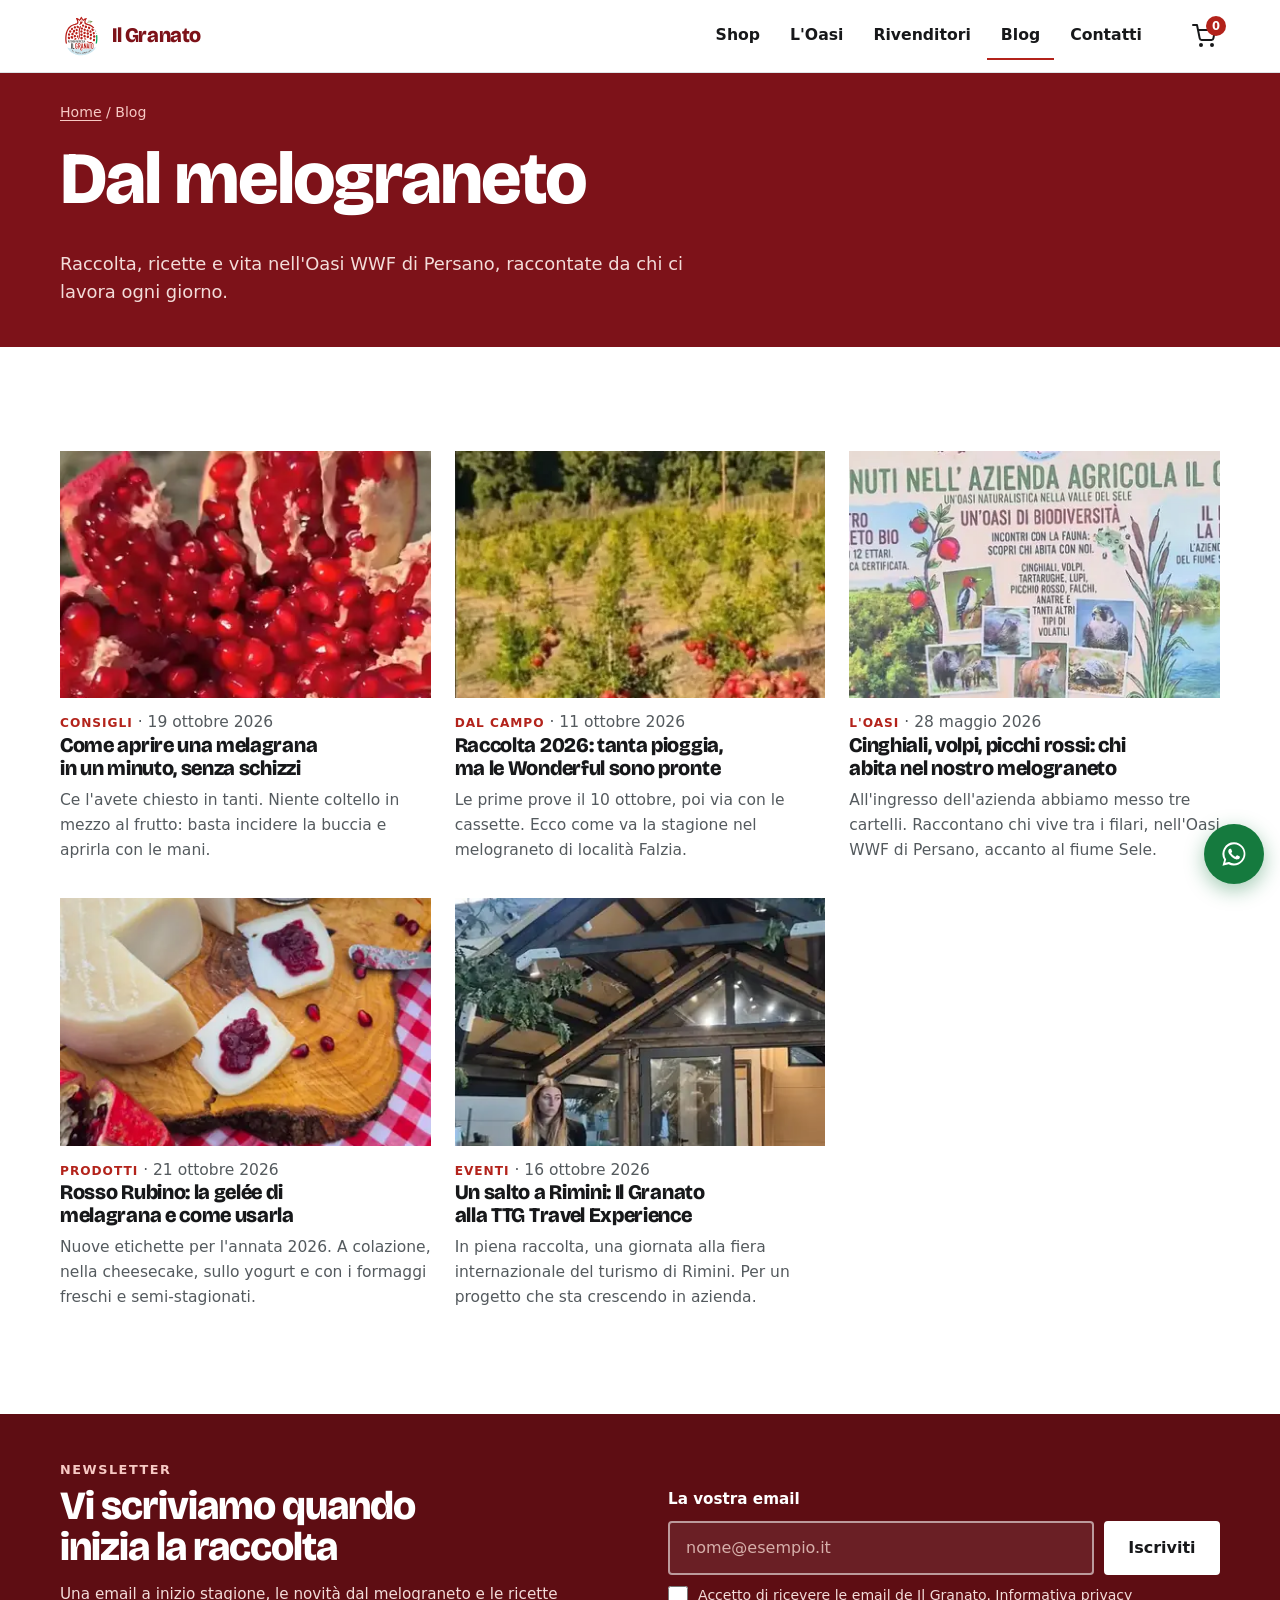
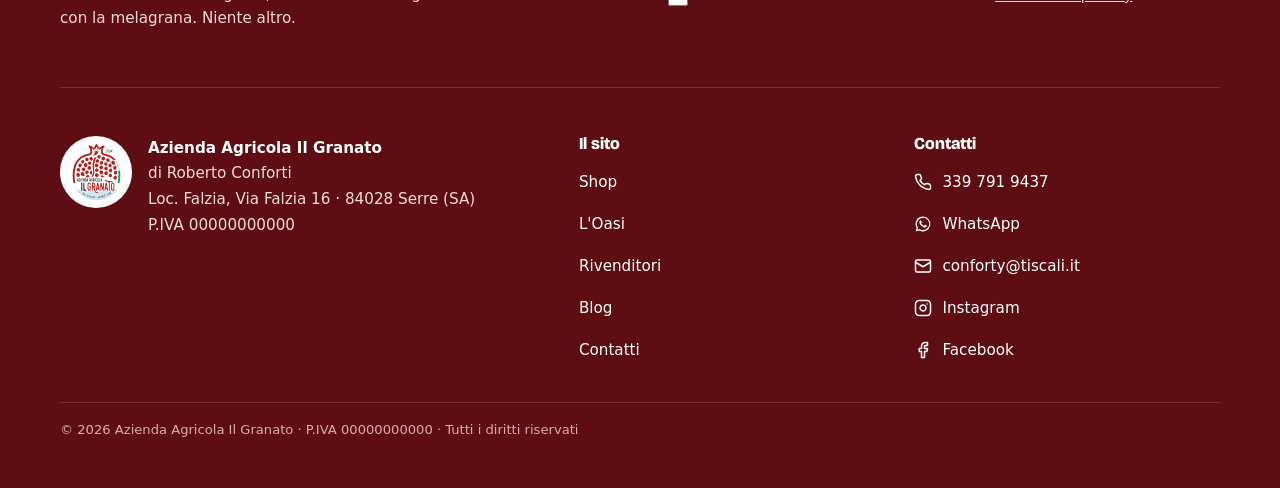
==== commit ad63edae: "Menu mobile senza scorrimento e contatti in basso, prezzi e dati definitivi, copyright nel footer Co" ====
--- a/blog.html
+++ b/blog.html
@@ -7,7 +7,7 @@
   <meta name="description" content="Dal melograneto di Serre: la raccolta, le ricette con la melagrana, la gelée Rosso Rubino e la vita nell&#x27;Oasi WWF di Persano.">
   <!-- BOZZA: rimuovere noindex alla messa online -->
   <meta name="robots" content="noindex, nofollow">
-  <!-- Dominio DA CONFERMARE (il vecchio aziendaagricolailgranato.com è scaduto) -->
+  <!-- Dominio definitivo da scegliere (il vecchio aziendaagricolailgranato.com è scaduto) -->
   <link rel="canonical" href="https://fraspin02.github.io/il-granato-bozza/blog.html">
   <meta name="theme-color" content="#7D1219">
   <meta property="og:type" content="website">
@@ -21,7 +21,7 @@
   <link rel="icon" href="img/logo.svg" type="image/svg+xml">
   
   <link rel="preload" href="fonts/bricolage-800.woff2" as="font" type="font/woff2" crossorigin>
-  <style id="css">@font-face { font-family: "Bricolage"; src: url(fonts/bricolage-800.woff2) format("woff2"); font-weight: 800; font-display: swap; }:root {--granato: #7D1219;--granato-2: #5E0D13;--rosso: #C42A21;--rosso-2: #B3231B;--rosa: #F7C9C4;--sele: #D9ECF2;--sele-2: #1E5470;--bianco: #FFFFFF;--grigio-0: #F3F6F7;--linea: #DDE3E6;--ink: #17181A;--ink-2: #545A5E;--wa: #157A3E;--display: "Bricolage", "Arial Black", system-ui, sans-serif;--sans: system-ui, -apple-system, "Segoe UI", Roboto, "Helvetica Neue", Arial, sans-serif;}*, *::before, *::after { box-sizing: border-box; }html { -webkit-text-size-adjust: 100%; scroll-behavior: smooth; scroll-padding-top: 72px; }body { margin: 0; background: var(--bianco); color: var(--ink); font: 400 1.0625rem/1.6 var(--sans); }img { display: block; max-width: 100%; height: auto; }a { color: inherit; }svg { flex-shrink: 0; }h1, h2, h3 { font-family: var(--display); font-weight: 800; line-height: 1.02; letter-spacing: -.025em; margin: 0 0 .45em; text-wrap: balance; }h1 { font-size: clamp(2.5rem, 10.5vw, 4.6rem); }h2 { font-size: clamp(1.9rem, 7vw, 3.1rem); }h3 { font-size: 1.35rem; letter-spacing: -.015em; line-height: 1.1; }p { margin: 0 0 1em; }.wrap { width: min(100% - 32px, 1160px); margin-inline: auto; }.wrap--narrow { width: min(100% - 32px, 760px); }.sr { position: absolute; width: 1px; height: 1px; overflow: hidden; clip: rect(0 0 0 0); white-space: nowrap; }.skip { position: absolute; left: -999px; top: 8px; z-index: 60; background: var(--ink); color: #fff; padding: 8px 14px; }.skip:focus { left: 8px; }:focus-visible { outline: 3px solid var(--rosso); outline-offset: 3px; }.tbc { background: #FFF1C2; color: #6B4A00; border: 1px dashed #B88A00; border-radius: 4px; padding: 0 .35em; font: 600 .72em/1.6 var(--sans); letter-spacing: .03em; white-space: nowrap; vertical-align: .1em; }.tbc--dark { background: rgb(255 241 194 / .14); color: #FFE7A3; border-color: #E0B94A; }.btn { display: inline-flex; align-items: center; justify-content: center; gap: .6em; min-height: 54px; padding: .85em 1.4em; border: 2px solid var(--rosso-2); border-radius: 4px; background: var(--rosso-2); color: #fff; font: 700 1rem/1.2 var(--sans); text-decoration: none; cursor: pointer; transition: background-color .2s, color .2s, border-color .2s, transform .15s; }.btn:hover { background: var(--granato); border-color: var(--granato); }.btn:active { transform: translateY(1px); }.btn--wa { background: var(--wa); border-color: var(--wa); }.btn--wa:hover { background: #0F5F30; border-color: #0F5F30; }.btn--light { background: #fff; border-color: #fff; color: var(--ink); }.btn--light:hover { background: var(--rosa); border-color: var(--rosa); color: var(--ink); }.btn--light .ico-wa { color: var(--wa); }.btn--line { background: transparent; border-color: rgb(255 255 255 / .7); color: #fff; }.btn--line:hover { background: #fff; color: var(--granato); border-color: #fff; }.btn--line-dark { background: transparent; border-color: var(--ink); color: var(--ink); margin-top: 28px; }.btn--line-dark:hover { background: var(--ink); color: #fff; border-color: var(--ink); }.btn--sm { min-height: 44px; padding: .55em .8em; font-size: .9rem; width: 100%; }.cta-row { display: flex; flex-wrap: wrap; gap: 12px; }.link { display: inline-flex; align-items: center; gap: .4em; font-weight: 700; color: var(--rosso-2); text-underline-offset: 4px; }.top { position: sticky; top: 0; z-index: 30; background: rgb(255 255 255 / .96); backdrop-filter: blur(8px); border-bottom: 1px solid var(--linea); }.top__in { display: grid; grid-template-columns: 48px 1fr 48px; align-items: center; min-height: 64px; }.burger { display: grid; place-items: center; width: 48px; height: 48px; margin-left: -10px; border: 0; background: none; color: var(--ink); cursor: pointer; border-radius: 4px; }.burger:hover { background: var(--grigio-0); }.brand { justify-self: center; display: flex; align-items: center; gap: 10px; text-decoration: none; }.brand span { font: 800 1.3rem/1 var(--display); letter-spacing: -.02em; color: var(--granato); }.nav { display: none; }.cart { justify-self: end; position: relative; display: grid; place-items: center; width: 48px; height: 48px; margin-right: -8px; color: var(--ink); border-radius: 4px; }.cart:hover { background: var(--grigio-0); }.cart__n { position: absolute; top: 4px; right: 2px; min-width: 20px; height: 20px; padding: 0 5px; border-radius: 10px; background: var(--rosso-2); color: #fff; font: 700 .72rem/20px var(--sans); text-align: center; }.cart.bump .cart__n { animation: bump .35s ease; }@keyframes bump { 50% { transform: scale(1.35); } }.drawer { width: 100%; max-width: none; height: 100%; max-height: none; margin: 0; padding: 0; border: 0; background: var(--granato); color: #fff; }.drawer::backdrop { background: rgb(23 24 26 / .5); }.drawer[open] { animation: drawer-in .28s cubic-bezier(.2,.8,.2,1); }@keyframes drawer-in { from { opacity: 0; transform: translateX(-24px); } }.drawer__in { min-height: 100%; display: flex; flex-direction: column; padding: 16px 20px calc(24px + env(safe-area-inset-bottom)); }.drawer__head { display: flex; align-items: center; justify-content: space-between; }.drawer__head img { background: #fff; border-radius: 50%; padding: 4px; }.drawer__x { display: grid; place-items: center; width: 52px; height: 52px; border: 2px solid rgb(255 255 255 / .35); border-radius: 50%; background: none; color: #fff; cursor: pointer; }.drawer__x:hover { background: rgb(255 255 255 / .12); }.drawer__list { list-style: none; margin: 28px 0; padding: 0; flex: 1; }.drawer__list a { display: flex; align-items: baseline; gap: 14px; padding: 12px 0; border-bottom: 1px solid rgb(255 255 255 / .16); text-decoration: none; font: 800 clamp(1.9rem, 9vw, 2.8rem)/1.1 var(--display); letter-spacing: -.02em; }.drawer__list a:hover { color: var(--rosa); }.drawer__n { font: 600 .8rem/1 var(--sans); letter-spacing: .1em; color: var(--rosa); min-width: 22px; }.drawer__foot { display: grid; gap: 14px; }.drawer__foot .btn { width: 100%; }.drawer__foot p { margin: 0; color: var(--rosa); font-size: .95rem; text-align: center; }.drawer__foot a { color: #fff; font-weight: 700; }body:has(.drawer[open]) { overflow: hidden; }.hero { background: var(--granato); color: #fff; overflow: hidden; }.hero__in { display: grid; gap: 32px; padding: 32px 0 40px; }.chip { display: inline-flex; align-items: center; gap: 8px; margin-bottom: 20px; padding: 6px 12px; border: 1px solid rgb(255 255 255 / .35); border-radius: 4px; font-size: .88rem; font-weight: 600; color: var(--rosa); }.dot { width: 9px; height: 9px; border-radius: 50%; background: #FF6B5E; box-shadow: 0 0 0 4px rgb(255 107 94 / .25); }.hero h1 { color: #fff; }.hero .lead { color: #F3DCD9; font-size: 1.12rem; max-width: 34em; margin-bottom: 26px; }.hero__pic { position: relative; margin: 0 auto; width: min(78vw, 460px); }.hero__pic::before { content: ""; position: absolute; inset: -14px; border-radius: 50%; background: radial-gradient(circle, rgb(255 255 255 / .28) 0 3px, transparent 4px) 0 0 / 16px 16px;-webkit-mask: radial-gradient(circle, transparent 66%, #000 67%); mask: radial-gradient(circle, transparent 66%, #000 67%); }.hero__tondo { position: relative; width: 100%; aspect-ratio: 1; object-fit: cover; border-radius: 50%; }.hero__logo { position: absolute; right: -6px; bottom: 2%; width: 30%; background: #fff; border-radius: 50%; padding: 6px; box-shadow: 0 8px 24px rgb(0 0 0 / .25); }.ticker { list-style: none; margin: 0; padding: 14px 16px; display: grid; grid-template-columns: 1fr 1fr; gap: 10px 16px; background: var(--granato-2); color: #F3DCD9; font-size: .88rem; font-weight: 600; }.ticker li { display: flex; align-items: center; gap: 8px; }.ticker svg { color: var(--rosa); }.sec { padding: 64px 0; }.sec--sele { background: var(--sele); }.sec--grey { background: var(--grigio-0); }.sec__head { display: grid; grid-template-columns: auto 1fr; gap: 14px; align-items: start; margin-bottom: 30px; border-top: 3px solid var(--ink); padding-top: 14px; }.num { font: 800 1rem/1 var(--display); color: var(--rosso-2); margin: .45em 0 0; }.sec__lead { color: var(--ink-2); font-size: 1.08rem; max-width: 38em; margin: 0; }.kicker { font: 700 .82rem/1.3 var(--sans); letter-spacing: .12em; text-transform: uppercase; color: var(--rosso-2); margin-bottom: 8px; }.oasi { display: grid; gap: 26px; }.oasi__txt p { color: #2B3A40; }.stats { display: grid; grid-template-columns: repeat(3, 1fr); margin: 24px 0 0; border-top: 1px solid rgb(30 84 112 / .3); }.stats div { padding: 14px 8px 0 0; }.stats dt { font: 800 clamp(1.8rem, 8.5vw, 3rem)/1 var(--display); color: var(--granato); letter-spacing: -.03em; }.stats dd { margin: 6px 0 0; font-size: .86rem; color: var(--sele-2); line-height: 1.35; }.cartello { margin: 0; }.cartello img { width: 100%; }.cartello figcaption { margin-top: 8px; font-size: .86rem; color: var(--sele-2); }.quote { margin: 36px 0 0; display: grid; grid-template-columns: 92px 1fr; gap: 18px; align-items: center; }.quote img { width: 92px; height: 92px; object-fit: cover; object-position: top; border-radius: 50%; }.quote blockquote { margin: 0; }.quote p { font: 800 clamp(1.15rem, 4.6vw, 1.6rem)/1.25 var(--display); letter-spacing: -.015em; color: var(--granato); margin-bottom: .4em; }.quote footer { font-size: .9rem; color: var(--sele-2); font-weight: 600; }.b2b { background: var(--ink); color: #fff; padding: 24px 20px 28px; }.b2b .sec__head { border-top-color: var(--rosso); }.b2b .num, .b2b .kicker { color: #FF8A80; }.b2b h2 { color: #fff; }.b2b__body > p { color: #D5D9DB; }.ticks { list-style: none; padding: 0; margin: 0 0 26px; display: grid; gap: 12px; }.ticks li { display: flex; gap: 10px; align-items: flex-start; }.ticks svg { color: #FF8A80; margin-top: 3px; }.grid-shop { display: grid; gap: 14px; }.pcard { position: relative; background: #fff; border: 1px solid var(--linea); display: grid; grid-template-columns: 42% 1fr; }.pcard__img { position: relative; display: block; aspect-ratio: 1; overflow: hidden; background: #EFE9E3; }.pcard__img img { width: 100%; height: 100%; object-fit: cover; transition: transform .5s ease; }@media (max-width: 599px) { .pcard__img { aspect-ratio: auto; min-height: 100%; } .pcard__img img { position: absolute; inset: 0; } }.pcard:hover .pcard__img img { transform: scale(1.04); }.pcard__note { position: absolute; left: 6px; bottom: 6px; padding: 2px 6px; background: rgb(255 255 255 / .8); color: var(--ink-2); font-size: .66rem; letter-spacing: .02em; }.pcard__b { padding: 12px 14px; display: flex; flex-direction: column; gap: 4px; }.pcard h3 { font-size: 1.1rem; line-height: 1.12; margin: 2px 0 0; }.pcard h3 a { text-decoration: none; }.pcard h3 a::after { content: ""; position: absolute; inset: 0; }.pcard h3 a:hover { color: var(--rosso-2); }.fmt { font-size: .86rem; font-weight: 700; color: var(--ink-2); margin: 0; }.pdesc { display: none; font-size: .92rem; color: var(--ink-2); margin: 2px 0 0; }.price { font: 700 1.02rem/1.4 var(--sans); color: var(--granato); margin: 4px 0 10px; }.pcard .btn { position: relative; z-index: 1; margin-top: auto; }.tag { align-self: flex-start; font: 700 .68rem/1 var(--sans); letter-spacing: .08em; text-transform: uppercase; padding: 5px 7px; background: var(--sele); color: var(--sele-2); }.tag--new { background: #FBE3E1; color: var(--granato); }.tag--tbc { background: #FFF1C2; color: #6B4A00; }.assure { list-style: none; padding: 0; margin: 26px 0 6px; display: grid; gap: 10px; }.assure li { display: flex; align-items: center; gap: 10px; font-weight: 600; }.assure svg { color: var(--rosso-2); }.assure__note { font-size: .86rem; margin: 0; }.posts { display: grid; gap: 26px; }.post { display: grid; gap: 12px; align-content: start; }.post__img { display: block; aspect-ratio: 3 / 2; overflow: hidden; background: var(--grigio-0); }.post__img img { width: 100%; height: 100%; object-fit: cover; transition: transform .4s ease; }.post:hover .post__img img { transform: scale(1.04); }.post__meta { font-size: .84rem; color: var(--ink-2); margin: 0 0 6px; }.post__meta span { font-weight: 700; color: var(--rosso-2); text-transform: uppercase; letter-spacing: .08em; font-size: .76rem; }.post h3 { font-size: 1.3rem; margin-bottom: .35em; }.post h3 a { text-decoration: none; }.post h3 a:hover { color: var(--rosso-2); }.post p { color: var(--ink-2); font-size: .97rem; margin: 0; }@media (max-width: 599px) {.posts:not(.posts--all) .post { grid-template-columns: 112px 1fr; gap: 14px; }.posts:not(.posts--all) .post__img { width: 112px; height: 112px; aspect-ratio: auto; }.posts:not(.posts--all) .post h3 { font-size: 1.1rem; }.posts:not(.posts--all) .post p:last-child { display: none; }}.visit { background: var(--granato); color: #fff; padding: 48px 0; }.visit__in { display: grid; gap: 22px; }.visit h2 { color: #fff; }.visit p { color: #F3DCD9; margin: 0; }.pagehead { background: var(--granato); color: #fff; padding: 28px 0 40px; }.pagehead h1 { color: #fff; }.pagehead .lead { color: #F3DCD9; font-size: 1.12rem; max-width: 36em; margin: 0; }.crumbs { font-size: .88rem; color: var(--ink-2); margin-bottom: 18px; }.crumbs a { text-underline-offset: 3px; }.crumbs--light { color: var(--rosa); }.article__head { background: var(--granato); color: #fff; padding: 26px 0 36px; }.article__head h1 { color: #fff; font-size: clamp(2.1rem, 8.5vw, 3.6rem); margin: 0; }.post__meta--light { color: #F3DCD9; }.post__meta--light span { color: var(--rosa); }.article__img { width: 100%; aspect-ratio: 16 / 9; margin: 24px 0; object-fit: cover; }.prose { font-size: 1.1rem; line-height: 1.7; }.prose h2 { font-size: 1.6rem; margin: 1.4em 0 .4em; }.prose ol, .prose ul { padding-left: 1.2em; }.prose li { margin-bottom: .6em; }.article__src { font-size: .9rem; color: var(--ink-2); }.article__cta { margin: 32px 0 0; padding: 20px; border-left: 4px solid var(--rosso-2); background: var(--grigio-0); display: grid; gap: 14px; }.article__cta p { margin: 0; }.h-more { font-size: 1.8rem; border-top: 3px solid var(--ink); padding-top: 14px; }.contact { display: grid; gap: 32px; }.contact__cards { display: grid; gap: 10px; align-content: start; }.ccard { display: flex; gap: 14px; align-items: flex-start; padding: 18px; border: 1px solid var(--linea); text-decoration: none; transition: border-color .2s, background-color .2s; }.ccard:hover { border-color: var(--rosso-2); background: #FFF8F7; }.ccard svg { color: var(--rosso-2); margin-top: 2px; }.ccard span { display: grid; gap: 2px; font-size: 1.02rem; }.ccard b { font: 800 1.15rem/1.1 var(--display); letter-spacing: -.01em; }.ccard small { color: var(--ink-2); font-size: .88rem; }.ccard--wa { background: var(--wa); border-color: var(--wa); color: #fff; }.ccard--wa svg, .ccard--wa small { color: #DDF2E4; }.ccard--wa:hover { background: #0F5F30; border-color: #0F5F30; }.form { display: grid; gap: 8px; padding: 22px 20px; background: var(--grigio-0); align-content: start; }.form h2 { font-size: 1.7rem; margin: 0; }.form__hint { color: var(--ink-2); font-size: .95rem; }.form > label { font-weight: 700; margin-top: 6px; }.form input:not([type=radio]), .form textarea { width: 100%; min-height: 50px; padding: 12px 14px; border: 1.5px solid #8E999F; border-radius: 4px; font: 1rem/1.4 var(--sans); background: #fff; color: var(--ink); }.form input:focus, .form textarea:focus { outline: 3px solid var(--rosso); outline-offset: 1px; border-color: var(--ink); }.form .opts { margin: 8px 0 0; }.form .btn { margin-top: 12px; }.hours { display: grid; gap: 24px; align-items: center; }.hours img { width: 100%; }.specs__dl { margin: 0; }.specs__dl div { display: grid; grid-template-columns: 150px 1fr; gap: 10px; padding: 12px 0; border-bottom: 1px solid rgb(30 84 112 / .25); }.specs__dl dt { font-weight: 700; }.specs__dl dd { margin: 0; }.pdp { padding: 16px 0 64px; }.pdp__top { display: grid; gap: 24px; }.gallery { margin-inline: -16px; }.gallery { position: relative; }.gallery__main { width: 100%; aspect-ratio: 1; object-fit: cover; background: #EFE9E3; }.gallery__note { position: absolute; left: 24px; top: 8px; margin: 0; padding: 2px 8px; background: rgb(255 255 255 / .8); color: var(--ink-2); font-size: .72rem; }.thumbs { display: grid; grid-template-columns: repeat(4, 1fr); gap: 8px; margin: 8px 16px 0; }.thumbs button { padding: 0; border: 2px solid transparent; overflow: hidden; background: none; cursor: pointer; aspect-ratio: 1; }.thumbs button[aria-pressed="true"] { border-color: var(--rosso-2); }.thumbs img { width: 100%; height: 100%; object-fit: cover; }.buy h1 { font-size: clamp(2.1rem, 8vw, 3rem); margin-top: 12px; }.buy__sub { color: var(--ink-2); font-size: 1.08rem; }.buy__price { font: 700 1.5rem/1.3 var(--sans); color: var(--granato); }.buy__price small { font-size: .9rem; font-weight: 500; color: var(--ink-2); }.opts { border: 0; padding: 0; margin: 0 0 18px; display: flex; flex-wrap: wrap; gap: 8px; }.opts legend { font-weight: 700; margin-bottom: 8px; padding: 0; }.opts input { position: absolute; opacity: 0; width: 1px; height: 1px; }.opts span { display: inline-flex; align-items: center; min-height: 48px; padding: 0 20px; border: 2px solid var(--linea); border-radius: 4px; background: #fff; font-weight: 700; cursor: pointer; }.opts input:checked + span { border-color: var(--rosso-2); color: var(--granato); background: #FFF3F2; }.opts input:focus-visible + span { outline: 3px solid var(--rosso); outline-offset: 2px; }.opts--sm span { min-height: 44px; padding: 0 14px; font-size: .95rem; }.qty { margin-bottom: 18px; }.qty label { display: block; font-weight: 700; margin-bottom: 8px; }.qty__ctl { display: inline-flex; border: 2px solid var(--linea); border-radius: 4px; overflow: hidden; }.qty__ctl button { width: 48px; height: 48px; border: 0; background: #fff; font-size: 1.4rem; cursor: pointer; color: var(--ink); }.qty__ctl button:hover { background: var(--grigio-0); }.qty__ctl input { width: 52px; border: 0; text-align: center; font: 700 1.05rem var(--sans); color: var(--ink); -moz-appearance: textfield; }.qty__ctl input::-webkit-inner-spin-button { -webkit-appearance: none; }.buy__bar { position: fixed; left: 0; right: 0; bottom: 0; z-index: 25; display: flex; align-items: center; gap: 12px; justify-content: space-between; padding: 10px 16px calc(10px + env(safe-area-inset-bottom)); background: #fff; border-top: 1px solid var(--linea); box-shadow: 0 -6px 20px rgb(23 24 26 / .08); }.buy__bar-price { margin: 0; font: 700 1rem/1.25 var(--sans); color: var(--granato); display: flex; flex-direction: column; }.buy__bar-price small { font-size: .8rem; font-weight: 500; color: var(--ink-2); }.buy__bar .btn { flex: 1; max-width: 250px; }.buy__assure { list-style: none; padding: 0; margin: 4px 0 18px; display: grid; gap: 10px; font-size: .95rem; }.buy__assure li { display: flex; align-items: center; gap: 10px; flex-wrap: wrap; }.buy__assure svg { color: var(--rosso-2); }.ask { display: flex; gap: 12px; align-items: center; padding: 14px 16px; background: #E7F3EA; color: #0F4A26; text-decoration: none; }.ask svg { color: var(--wa); }.ask:hover { background: #D8ECDE; }.pdp__body { display: grid; gap: 28px; margin-top: 44px; }.desc h2, .specs h2 { font-size: 1.45rem; margin: 1.2em 0 .4em; }.desc h2:first-child, .specs h2:first-child { margin-top: 0; }.desc p, .specs p { color: var(--ink-2); }.specs { background: var(--grigio-0); padding: 20px; }.specs dl { margin: 0; }.specs dl div { display: grid; grid-template-columns: 110px 1fr; gap: 10px; padding: 10px 0; border-bottom: 1px solid var(--linea); }.specs dt { font-weight: 700; }.specs dd { margin: 0; color: var(--ink-2); }.related { margin-top: 56px; }.related h2 { font-size: 1.8rem; border-top: 3px solid var(--ink); padding-top: 14px; }.has-bar .foot { padding-bottom: 110px; }.has-bar .toast { bottom: 96px; }.news { display: grid; gap: 20px; padding: 0 0 40px; margin-bottom: 40px; border-bottom: 1px solid rgb(255 255 255 / .15); }.news__k { font: 700 .8rem/1.3 var(--sans); letter-spacing: .12em; text-transform: uppercase; color: var(--rosa); margin-bottom: 8px; }.news h2 { color: #fff; font-size: clamp(1.7rem, 6.5vw, 2.5rem); margin-bottom: .35em; }.news__txt p:last-child { margin: 0; color: #F3DCD9; max-width: 34em; }.news__form { display: grid; gap: 10px; align-content: start; }.news__form > label:first-child { font-weight: 700; color: #fff; }.news__row { display: grid; gap: 10px; }.news__row input { width: 100%; min-height: 54px; padding: 12px 16px; border: 2px solid rgb(255 255 255 / .55); border-radius: 4px; background: rgb(255 255 255 / .08); color: #fff; font: 1rem/1.4 var(--sans); }.news__row input::placeholder { color: #D6AFAA; }.news__row input:focus { outline: 3px solid var(--rosa); outline-offset: 1px; border-color: #fff; }.news__ok { display: flex; gap: 10px; align-items: flex-start; font-size: .88rem; color: #F3DCD9; line-height: 1.45; }.news__ok input { width: 20px; height: 20px; margin: 1px 0 0; accent-color: var(--rosa); flex-shrink: 0; }.foot { background: var(--granato-2); color: #F3DCD9; padding: 48px 0 110px; font-size: .95rem; }.foot__grid { display: grid; gap: 30px; }.foot__brand { display: flex; gap: 16px; align-items: flex-start; }.foot__brand img { background: #fff; border-radius: 50%; padding: 5px; width: 72px; height: 72px; }.foot__brand b { color: #fff; }.foot__brand p { margin: 0; line-height: 1.7; }.foot__col { display: grid; gap: 2px; align-content: start; }.foot__t { font: 800 1.05rem/1 var(--display); color: #fff; margin: 0 0 8px; }.foot__col a { display: inline-flex; align-items: center; gap: 10px; min-height: 40px; text-decoration: none; color: #fff; }.foot__col a:hover { color: var(--rosa); }.foot__note { font-size: .82rem; color: #D6AFAA; margin: 32px 0 0; padding-top: 16px; border-top: 1px solid rgb(255 255 255 / .15); }.fab { position: fixed; right: 16px; bottom: 16px; z-index: 20; width: 60px; height: 60px; border-radius: 50%; display: grid; place-items: center; background: var(--wa); color: #fff; box-shadow: 0 6px 20px rgb(21 122 62 / .4); transition: transform .2s; }.fab:hover { transform: scale(1.06); }.toast { position: fixed; left: 50%; bottom: 88px; transform: translateX(-50%); z-index: 40; background: var(--ink); color: #fff; padding: 12px 18px; font-weight: 600; font-size: .95rem; max-width: calc(100vw - 32px); }@media (min-width: 600px) {.grid-shop { grid-template-columns: repeat(3, 1fr); gap: 14px; }.pcard { grid-template-columns: 1fr; }.pdesc { display: block; }.posts { grid-template-columns: repeat(3, 1fr); }.posts--all { grid-template-columns: repeat(2, 1fr); gap: 36px 24px; }.quote { grid-template-columns: 130px 1fr; }.quote img { width: 130px; height: 130px; }.b2b { padding: 36px; }}@media (min-width: 960px) {.top__in { grid-template-columns: auto 1fr auto; gap: 24px; min-height: 72px; }.burger { display: none; }.brand { justify-self: start; }.nav { display: flex; gap: 2px; justify-self: end; }.nav a { padding: 10px 14px; text-decoration: none; font-weight: 600; font-size: .98rem; border-bottom: 2px solid transparent; }.nav a:hover, .nav a[aria-current] { border-bottom-color: var(--rosso-2); }.hero__in { grid-template-columns: 1.15fr 1fr; align-items: center; gap: 56px; padding: 64px 0 72px; }.hero__pic { width: 460px; margin-right: 0; }.ticker { display: flex; justify-content: center; gap: 48px; font-size: .95rem; }.sec { padding: 104px 0; }.sec__head { grid-template-columns: 90px 1fr; margin-bottom: 44px; }.num { font-size: 1.3rem; }.oasi { grid-template-columns: 1fr 1.1fr; gap: 56px; align-items: start; }.quote { max-width: 860px; margin-top: 56px; }.b2b { display: grid; grid-template-columns: 1fr 1fr; gap: 56px; padding: 56px; }.b2b .sec__head { margin: 0; grid-template-columns: 60px 1fr; }.grid-shop { gap: 24px; }.posts--all { grid-template-columns: repeat(3, 1fr); }.pcard__b { padding: 18px 20px 20px; }.pcard h3 { font-size: 1.35rem; }.gallery__note { left: 8px; }.visit__in { grid-template-columns: 1.3fr 1fr; align-items: center; }.visit .cta-row { justify-content: flex-end; }.contact { grid-template-columns: 1fr 1fr; gap: 48px; }.hours { grid-template-columns: 1.2fr 1fr; gap: 56px; }.pdp { padding-top: 28px; }.pdp__top { grid-template-columns: 540px 1fr; gap: 56px; align-items: start; }.gallery { margin: 0; }.thumbs { margin: 8px 0 0; }.buy { position: sticky; top: 96px; }.buy__bar { position: static; padding: 0; background: none; border: 0; box-shadow: none; margin-bottom: 18px; }.buy__bar-price { display: none; }.buy__bar .btn { max-width: none; }.has-bar .foot { padding-bottom: 48px; }.has-bar .toast { bottom: 24px; }.pdp__body { grid-template-columns: 1.4fr 1fr; gap: 56px; align-items: start; }.foot { padding-bottom: 48px; }.foot__grid { grid-template-columns: 1.6fr 1fr 1fr; }.news { grid-template-columns: 1fr 1fr; gap: 56px; align-items: center; padding-bottom: 56px; margin-bottom: 48px; }.news__row { grid-template-columns: 1fr auto; }}@media (prefers-reduced-motion: reduce) {html { scroll-behavior: auto; }*, *::before, *::after { transition: none !important; animation: none !important; }}</style>
+  <style id="css">@font-face { font-family: "Bricolage"; src: url(fonts/bricolage-800.woff2) format("woff2"); font-weight: 800; font-display: swap; }:root {--granato: #7D1219;--granato-2: #5E0D13;--rosso: #C42A21;--rosso-2: #B3231B;--rosa: #F7C9C4;--sele: #D9ECF2;--sele-2: #1E5470;--bianco: #FFFFFF;--grigio-0: #F3F6F7;--linea: #DDE3E6;--ink: #17181A;--ink-2: #545A5E;--wa: #157A3E;--display: "Bricolage", "Arial Black", system-ui, sans-serif;--sans: system-ui, -apple-system, "Segoe UI", Roboto, "Helvetica Neue", Arial, sans-serif;}*, *::before, *::after { box-sizing: border-box; }html { -webkit-text-size-adjust: 100%; scroll-behavior: smooth; scroll-padding-top: 72px; }body { margin: 0; background: var(--bianco); color: var(--ink); font: 400 1.0625rem/1.6 var(--sans); }img { display: block; max-width: 100%; height: auto; }a { color: inherit; }svg { flex-shrink: 0; }h1, h2, h3 { font-family: var(--display); font-weight: 800; line-height: 1.02; letter-spacing: -.025em; margin: 0 0 .45em; text-wrap: balance; }h1 { font-size: clamp(2.5rem, 10.5vw, 4.6rem); }h2 { font-size: clamp(1.9rem, 7vw, 3.1rem); }h3 { font-size: 1.35rem; letter-spacing: -.015em; line-height: 1.1; }p { margin: 0 0 1em; }.wrap { width: min(100% - 32px, 1160px); margin-inline: auto; }.wrap--narrow { width: min(100% - 32px, 760px); }.sr { position: absolute; width: 1px; height: 1px; overflow: hidden; clip: rect(0 0 0 0); white-space: nowrap; }.skip { position: absolute; left: -999px; top: 8px; z-index: 60; background: var(--ink); color: #fff; padding: 8px 14px; }.skip:focus { left: 8px; }:focus-visible { outline: 3px solid var(--rosso); outline-offset: 3px; }.btn { display: inline-flex; align-items: center; justify-content: center; gap: .6em; min-height: 54px; padding: .85em 1.4em; border: 2px solid var(--rosso-2); border-radius: 4px; background: var(--rosso-2); color: #fff; font: 700 1rem/1.2 var(--sans); text-decoration: none; cursor: pointer; transition: background-color .2s, color .2s, border-color .2s, transform .15s; }.btn:hover { background: var(--granato); border-color: var(--granato); }.btn:active { transform: translateY(1px); }.btn--wa { background: var(--wa); border-color: var(--wa); }.btn--wa:hover { background: #0F5F30; border-color: #0F5F30; }.btn--light { background: #fff; border-color: #fff; color: var(--ink); }.btn--light:hover { background: var(--rosa); border-color: var(--rosa); color: var(--ink); }.btn--light .ico-wa { color: var(--wa); }.btn--line { background: transparent; border-color: rgb(255 255 255 / .7); color: #fff; }.btn--line:hover { background: #fff; color: var(--granato); border-color: #fff; }.btn--line-dark { background: transparent; border-color: var(--ink); color: var(--ink); margin-top: 28px; }.btn--line-dark:hover { background: var(--ink); color: #fff; border-color: var(--ink); }.btn--sm { min-height: 44px; padding: .55em .8em; font-size: .9rem; width: 100%; }.cta-row { display: flex; flex-wrap: wrap; gap: 12px; }.link { display: inline-flex; align-items: center; gap: .4em; font-weight: 700; color: var(--rosso-2); text-underline-offset: 4px; }.top { position: sticky; top: 0; z-index: 30; background: rgb(255 255 255 / .96); backdrop-filter: blur(8px); border-bottom: 1px solid var(--linea); }.top__in { display: grid; grid-template-columns: 48px 1fr 48px; align-items: center; min-height: 64px; }.burger { display: grid; place-items: center; width: 48px; height: 48px; margin-left: -10px; border: 0; background: none; color: var(--ink); cursor: pointer; border-radius: 4px; }.burger:hover { background: var(--grigio-0); }.brand { justify-self: center; display: flex; align-items: center; gap: 10px; text-decoration: none; }.brand span { font: 800 1.3rem/1 var(--display); letter-spacing: -.02em; color: var(--granato); }.nav { display: none; }.cart { justify-self: end; position: relative; display: grid; place-items: center; width: 48px; height: 48px; margin-right: -8px; color: var(--ink); border-radius: 4px; }.cart:hover { background: var(--grigio-0); }.cart__n { position: absolute; top: 4px; right: 2px; min-width: 20px; height: 20px; padding: 0 5px; border-radius: 10px; background: var(--rosso-2); color: #fff; font: 700 .72rem/20px var(--sans); text-align: center; }.cart.bump .cart__n { animation: bump .35s ease; }@keyframes bump { 50% { transform: scale(1.35); } }.drawer { position: fixed; inset: 0; width: 100vw; max-width: none; height: 100vh; height: 100dvh; max-height: none; margin: 0; padding: 0; border: 0; overflow-y: auto; overscroll-behavior: contain; background: var(--granato); color: #fff; }.drawer::backdrop { background: rgb(23 24 26 / .5); }.drawer[open] { animation: drawer-in .28s cubic-bezier(.2,.8,.2,1); }@keyframes drawer-in { from { opacity: 0; transform: translateX(-24px); } }.drawer__in { min-height: 100vh; min-height: 100dvh; display: flex; flex-direction: column; padding: 16px 20px calc(24px + env(safe-area-inset-bottom)); }.drawer__head { display: flex; align-items: center; justify-content: space-between; }.drawer__head img { background: #fff; border-radius: 50%; padding: 4px; }.drawer__x { display: grid; place-items: center; width: 52px; height: 52px; border: 2px solid rgb(255 255 255 / .35); border-radius: 50%; background: none; color: #fff; cursor: pointer; }.drawer__x:hover { background: rgb(255 255 255 / .12); }.drawer__in > nav { flex: 1; }.drawer__list { list-style: none; margin: 28px 0; padding: 0; }.drawer__list a { display: flex; align-items: baseline; gap: 14px; padding: 12px 0; border-bottom: 1px solid rgb(255 255 255 / .16); text-decoration: none; font: 800 clamp(1.9rem, 9vw, 2.8rem)/1.1 var(--display); letter-spacing: -.02em; }.drawer__list a:hover { color: var(--rosa); }.drawer__n { font: 600 .8rem/1 var(--sans); letter-spacing: .1em; color: var(--rosa); min-width: 22px; }.drawer__foot { display: grid; gap: 12px; padding-top: 18px; border-top: 1px solid rgb(255 255 255 / .16); font-size: 1rem; }.drawer__foot a, .drawer__foot p { display: flex; align-items: center; gap: 10px; margin: 0; color: #fff; }.drawer__foot a { font-weight: 700; text-decoration: none; min-height: 44px; }.drawer__foot p { color: #F3DCD9; }.drawer__foot svg { color: var(--rosa); }html.menu-aperto, html.menu-aperto body { overflow: hidden; }.hero { background: var(--granato); color: #fff; overflow: hidden; }.hero__in { display: grid; gap: 32px; padding: 32px 0 40px; }.chip { display: inline-flex; align-items: center; gap: 8px; margin-bottom: 20px; padding: 6px 12px; border: 1px solid rgb(255 255 255 / .35); border-radius: 4px; font-size: .88rem; font-weight: 600; color: var(--rosa); }.dot { width: 9px; height: 9px; border-radius: 50%; background: #FF6B5E; box-shadow: 0 0 0 4px rgb(255 107 94 / .25); }.hero h1 { color: #fff; }.hero .lead { color: #F3DCD9; font-size: 1.12rem; max-width: 34em; margin-bottom: 26px; }.hero__pic { position: relative; margin: 0 auto; width: min(78vw, 460px); }.hero__pic::before { content: ""; position: absolute; inset: -14px; border-radius: 50%; background: radial-gradient(circle, rgb(255 255 255 / .28) 0 3px, transparent 4px) 0 0 / 16px 16px;-webkit-mask: radial-gradient(circle, transparent 66%, #000 67%); mask: radial-gradient(circle, transparent 66%, #000 67%); }.hero__tondo { position: relative; width: 100%; aspect-ratio: 1; object-fit: cover; border-radius: 50%; }.hero__logo { position: absolute; right: -6px; bottom: 2%; width: 30%; background: #fff; border-radius: 50%; padding: 6px; box-shadow: 0 8px 24px rgb(0 0 0 / .25); }.ticker { list-style: none; margin: 0; padding: 14px 16px; display: grid; grid-template-columns: 1fr 1fr; gap: 10px 16px; background: var(--granato-2); color: #F3DCD9; font-size: .88rem; font-weight: 600; }.ticker li { display: flex; align-items: center; gap: 8px; }.ticker svg { color: var(--rosa); }.sec { padding: 64px 0; }.sec--sele { background: var(--sele); }.sec--grey { background: var(--grigio-0); }.sec__head { display: grid; grid-template-columns: auto 1fr; gap: 14px; align-items: start; margin-bottom: 30px; border-top: 3px solid var(--ink); padding-top: 14px; }.num { font: 800 1rem/1 var(--display); color: var(--rosso-2); margin: .45em 0 0; }.sec__lead { color: var(--ink-2); font-size: 1.08rem; max-width: 38em; margin: 0; }.kicker { font: 700 .82rem/1.3 var(--sans); letter-spacing: .12em; text-transform: uppercase; color: var(--rosso-2); margin-bottom: 8px; }.oasi { display: grid; gap: 26px; }.oasi__txt p { color: #2B3A40; }.stats { display: grid; grid-template-columns: repeat(3, 1fr); margin: 24px 0 0; border-top: 1px solid rgb(30 84 112 / .3); }.stats div { padding: 14px 8px 0 0; }.stats dt { font: 800 clamp(1.8rem, 8.5vw, 3rem)/1 var(--display); color: var(--granato); letter-spacing: -.03em; }.stats dd { margin: 6px 0 0; font-size: .86rem; color: var(--sele-2); line-height: 1.35; }.cartello { margin: 0; }.cartello img { width: 100%; }.cartello figcaption { margin-top: 8px; font-size: .86rem; color: var(--sele-2); }.quote { margin: 36px 0 0; display: grid; grid-template-columns: 92px 1fr; gap: 18px; align-items: center; }.quote img { width: 92px; height: 92px; object-fit: cover; object-position: top; border-radius: 50%; }.quote blockquote { margin: 0; }.quote p { font: 800 clamp(1.15rem, 4.6vw, 1.6rem)/1.25 var(--display); letter-spacing: -.015em; color: var(--granato); margin-bottom: .4em; }.quote footer { font-size: .9rem; color: var(--sele-2); font-weight: 600; }.b2b { background: var(--ink); color: #fff; padding: 24px 20px 28px; }.b2b .sec__head { border-top-color: var(--rosso); }.b2b .num, .b2b .kicker { color: #FF8A80; }.b2b h2 { color: #fff; }.b2b__body > p { color: #D5D9DB; }.ticks { list-style: none; padding: 0; margin: 0 0 26px; display: grid; gap: 12px; }.ticks li { display: flex; gap: 10px; align-items: flex-start; }.ticks svg { color: #FF8A80; margin-top: 3px; }.grid-shop { display: grid; gap: 14px; }.pcard { position: relative; background: #fff; border: 1px solid var(--linea); display: grid; grid-template-columns: 42% 1fr; }.pcard__img { position: relative; display: block; aspect-ratio: 1; overflow: hidden; background: #EFE9E3; }.pcard__img img { width: 100%; height: 100%; object-fit: cover; transition: transform .5s ease; }@media (max-width: 599px) { .pcard__img { aspect-ratio: auto; min-height: 100%; } .pcard__img img { position: absolute; inset: 0; } }.pcard:hover .pcard__img img { transform: scale(1.04); }.pcard__b { padding: 12px 14px; display: flex; flex-direction: column; gap: 4px; }.pcard h3 { font-size: 1.1rem; line-height: 1.12; margin: 2px 0 0; }.pcard h3 a { text-decoration: none; }.pcard h3 a::after { content: ""; position: absolute; inset: 0; }.pcard h3 a:hover { color: var(--rosso-2); }.fmt { font-size: .86rem; font-weight: 700; color: var(--ink-2); margin: 0; }.pdesc { display: none; font-size: .92rem; color: var(--ink-2); margin: 2px 0 0; }.price { font: 700 1.02rem/1.4 var(--sans); color: var(--granato); margin: 4px 0 10px; }.pcard .btn { position: relative; z-index: 1; margin-top: auto; }.tag { align-self: flex-start; font: 700 .68rem/1 var(--sans); letter-spacing: .08em; text-transform: uppercase; padding: 5px 7px; background: var(--sele); color: var(--sele-2); }.tag--new { background: #FBE3E1; color: var(--granato); }.assure { list-style: none; padding: 0; margin: 26px 0 6px; display: grid; gap: 10px; }.assure li { display: flex; align-items: center; gap: 10px; font-weight: 600; }.assure svg { color: var(--rosso-2); }.assure__note { font-size: .86rem; margin: 0; }.posts { display: grid; gap: 26px; }.post { display: grid; gap: 12px; align-content: start; }.post__img { display: block; aspect-ratio: 3 / 2; overflow: hidden; background: var(--grigio-0); }.post__img img { width: 100%; height: 100%; object-fit: cover; transition: transform .4s ease; }.post:hover .post__img img { transform: scale(1.04); }.post__meta { font-size: .84rem; color: var(--ink-2); margin: 0 0 6px; }.post__meta span { font-weight: 700; color: var(--rosso-2); text-transform: uppercase; letter-spacing: .08em; font-size: .76rem; }.post h3 { font-size: 1.3rem; margin-bottom: .35em; }.post h3 a { text-decoration: none; }.post h3 a:hover { color: var(--rosso-2); }.post p { color: var(--ink-2); font-size: .97rem; margin: 0; }@media (max-width: 599px) {.posts:not(.posts--all) .post { grid-template-columns: 112px 1fr; gap: 14px; }.posts:not(.posts--all) .post__img { width: 112px; height: 112px; aspect-ratio: auto; }.posts:not(.posts--all) .post h3 { font-size: 1.1rem; }.posts:not(.posts--all) .post p:last-child { display: none; }}.visit { background: var(--granato); color: #fff; padding: 48px 0; }.visit__in { display: grid; gap: 22px; }.visit h2 { color: #fff; }.visit p { color: #F3DCD9; margin: 0; }.pagehead { background: var(--granato); color: #fff; padding: 28px 0 40px; }.pagehead h1 { color: #fff; }.pagehead .lead { color: #F3DCD9; font-size: 1.12rem; max-width: 36em; margin: 0; }.crumbs { font-size: .88rem; color: var(--ink-2); margin-bottom: 18px; }.crumbs a { text-underline-offset: 3px; }.crumbs--light { color: var(--rosa); }.article__head { background: var(--granato); color: #fff; padding: 26px 0 36px; }.article__head h1 { color: #fff; font-size: clamp(2.1rem, 8.5vw, 3.6rem); margin: 0; }.post__meta--light { color: #F3DCD9; }.post__meta--light span { color: var(--rosa); }.article__img { width: 100%; aspect-ratio: 16 / 9; margin: 24px 0; object-fit: cover; }.prose { font-size: 1.1rem; line-height: 1.7; }.prose h2 { font-size: 1.6rem; margin: 1.4em 0 .4em; }.prose ol, .prose ul { padding-left: 1.2em; }.prose li { margin-bottom: .6em; }.article__src { font-size: .9rem; color: var(--ink-2); }.article__cta { margin: 32px 0 0; padding: 20px; border-left: 4px solid var(--rosso-2); background: var(--grigio-0); display: grid; gap: 14px; }.article__cta p { margin: 0; }.h-more { font-size: 1.8rem; border-top: 3px solid var(--ink); padding-top: 14px; }.contact { display: grid; gap: 32px; }.contact__cards { display: grid; gap: 10px; align-content: start; }.ccard { display: flex; gap: 14px; align-items: flex-start; padding: 18px; border: 1px solid var(--linea); text-decoration: none; transition: border-color .2s, background-color .2s; }.ccard:hover { border-color: var(--rosso-2); background: #FFF8F7; }.ccard svg { color: var(--rosso-2); margin-top: 2px; }.ccard span { display: grid; gap: 2px; font-size: 1.02rem; }.ccard b { font: 800 1.15rem/1.1 var(--display); letter-spacing: -.01em; }.ccard small { color: var(--ink-2); font-size: .88rem; }.ccard--wa { background: var(--wa); border-color: var(--wa); color: #fff; }.ccard--wa svg, .ccard--wa small { color: #DDF2E4; }.ccard--wa:hover { background: #0F5F30; border-color: #0F5F30; }.form { display: grid; gap: 8px; padding: 22px 20px; background: var(--grigio-0); align-content: start; }.form h2 { font-size: 1.7rem; margin: 0; }.form__hint { color: var(--ink-2); font-size: .95rem; }.form > label { font-weight: 700; margin-top: 6px; }.form input:not([type=radio]), .form textarea { width: 100%; min-height: 50px; padding: 12px 14px; border: 1.5px solid #8E999F; border-radius: 4px; font: 1rem/1.4 var(--sans); background: #fff; color: var(--ink); }.form input:focus, .form textarea:focus { outline: 3px solid var(--rosso); outline-offset: 1px; border-color: var(--ink); }.form .opts { margin: 8px 0 0; }.form .btn { margin-top: 12px; }.hours { display: grid; gap: 24px; align-items: center; }.hours img { width: 100%; }.specs__dl { margin: 0; }.specs__dl div { display: grid; grid-template-columns: 150px 1fr; gap: 10px; padding: 12px 0; border-bottom: 1px solid rgb(30 84 112 / .25); }.specs__dl dt { font-weight: 700; }.specs__dl dd { margin: 0; }.pdp { padding: 16px 0 64px; }.pdp__top { display: grid; gap: 24px; }.gallery { margin-inline: -16px; }.gallery { position: relative; }.gallery__main { width: 100%; aspect-ratio: 1; object-fit: cover; background: #EFE9E3; }.thumbs { display: grid; grid-template-columns: repeat(4, 1fr); gap: 8px; margin: 8px 16px 0; }.thumbs button { padding: 0; border: 2px solid transparent; overflow: hidden; background: none; cursor: pointer; aspect-ratio: 1; }.thumbs button[aria-pressed="true"] { border-color: var(--rosso-2); }.thumbs img { width: 100%; height: 100%; object-fit: cover; }.buy h1 { font-size: clamp(2.1rem, 8vw, 3rem); margin-top: 12px; }.buy__sub { color: var(--ink-2); font-size: 1.08rem; }.buy__price { font: 700 1.5rem/1.3 var(--sans); color: var(--granato); }.buy__price small { font-size: .9rem; font-weight: 500; color: var(--ink-2); }.opts { border: 0; padding: 0; margin: 0 0 18px; display: flex; flex-wrap: wrap; gap: 8px; }.opts legend { font-weight: 700; margin-bottom: 8px; padding: 0; }.opts input { position: absolute; opacity: 0; width: 1px; height: 1px; }.opts span { display: inline-flex; align-items: center; min-height: 48px; padding: 0 20px; border: 2px solid var(--linea); border-radius: 4px; background: #fff; font-weight: 700; cursor: pointer; }.opts input:checked + span { border-color: var(--rosso-2); color: var(--granato); background: #FFF3F2; }.opts input:focus-visible + span { outline: 3px solid var(--rosso); outline-offset: 2px; }.opts--sm span { min-height: 44px; padding: 0 14px; font-size: .95rem; }.qty { margin-bottom: 18px; }.qty label { display: block; font-weight: 700; margin-bottom: 8px; }.qty__ctl { display: inline-flex; border: 2px solid var(--linea); border-radius: 4px; overflow: hidden; }.qty__ctl button { width: 48px; height: 48px; border: 0; background: #fff; font-size: 1.4rem; cursor: pointer; color: var(--ink); }.qty__ctl button:hover { background: var(--grigio-0); }.qty__ctl input { width: 52px; border: 0; text-align: center; font: 700 1.05rem var(--sans); color: var(--ink); -moz-appearance: textfield; }.qty__ctl input::-webkit-inner-spin-button { -webkit-appearance: none; }.buy__bar { position: fixed; left: 0; right: 0; bottom: 0; z-index: 25; display: flex; align-items: center; gap: 12px; justify-content: space-between; padding: 10px 16px calc(10px + env(safe-area-inset-bottom)); background: #fff; border-top: 1px solid var(--linea); box-shadow: 0 -6px 20px rgb(23 24 26 / .08); }.buy__bar-price { margin: 0; font: 700 1rem/1.25 var(--sans); color: var(--granato); display: flex; flex-direction: column; }.buy__bar-price small { font-size: .8rem; font-weight: 500; color: var(--ink-2); }.buy__bar .btn { flex: 1; max-width: 250px; }.buy__assure { list-style: none; padding: 0; margin: 4px 0 18px; display: grid; gap: 10px; font-size: .95rem; }.buy__assure li { display: flex; align-items: center; gap: 10px; flex-wrap: wrap; }.buy__assure svg { color: var(--rosso-2); }.ask { display: flex; gap: 12px; align-items: center; padding: 14px 16px; background: #E7F3EA; color: #0F4A26; text-decoration: none; }.ask svg { color: var(--wa); }.ask:hover { background: #D8ECDE; }.pdp__body { display: grid; gap: 28px; margin-top: 44px; }.desc h2, .specs h2 { font-size: 1.45rem; margin: 1.2em 0 .4em; }.desc h2:first-child, .specs h2:first-child { margin-top: 0; }.desc p, .specs p { color: var(--ink-2); }.specs { background: var(--grigio-0); padding: 20px; }.specs dl { margin: 0; }.specs dl div { display: grid; grid-template-columns: 110px 1fr; gap: 10px; padding: 10px 0; border-bottom: 1px solid var(--linea); }.specs dt { font-weight: 700; }.specs dd { margin: 0; color: var(--ink-2); }.related { margin-top: 56px; }.related h2 { font-size: 1.8rem; border-top: 3px solid var(--ink); padding-top: 14px; }.has-bar .foot { padding-bottom: 110px; }.has-bar .toast { bottom: 96px; }.news { display: grid; gap: 20px; padding: 0 0 40px; margin-bottom: 40px; border-bottom: 1px solid rgb(255 255 255 / .15); }.news__k { font: 700 .8rem/1.3 var(--sans); letter-spacing: .12em; text-transform: uppercase; color: var(--rosa); margin-bottom: 8px; }.news h2 { color: #fff; font-size: clamp(1.7rem, 6.5vw, 2.5rem); margin-bottom: .35em; }.news__txt p:last-child { margin: 0; color: #F3DCD9; max-width: 34em; }.news__form { display: grid; gap: 10px; align-content: start; }.news__form > label:first-child { font-weight: 700; color: #fff; }.news__row { display: grid; gap: 10px; }.news__row input { width: 100%; min-height: 54px; padding: 12px 16px; border: 2px solid rgb(255 255 255 / .55); border-radius: 4px; background: rgb(255 255 255 / .08); color: #fff; font: 1rem/1.4 var(--sans); }.news__row input::placeholder { color: #D6AFAA; }.news__row input:focus { outline: 3px solid var(--rosa); outline-offset: 1px; border-color: #fff; }.news__ok { display: flex; gap: 10px; align-items: flex-start; font-size: .88rem; color: #F3DCD9; line-height: 1.45; }.news__ok input { width: 20px; height: 20px; margin: 1px 0 0; accent-color: var(--rosa); flex-shrink: 0; }.foot { background: var(--granato-2); color: #F3DCD9; padding: 48px 0 110px; font-size: .95rem; }.foot__grid { display: grid; gap: 30px; }.foot__brand { display: flex; gap: 16px; align-items: flex-start; }.foot__brand img { background: #fff; border-radius: 50%; padding: 5px; width: 72px; height: 72px; }.foot__brand b { color: #fff; }.foot__brand p { margin: 0; line-height: 1.7; }.foot__col { display: grid; gap: 2px; align-content: start; }.foot__t { font: 800 1.05rem/1 var(--display); color: #fff; margin: 0 0 8px; }.foot__col a { display: inline-flex; align-items: center; gap: 10px; min-height: 40px; text-decoration: none; color: #fff; }.foot__col a:hover { color: var(--rosa); }.foot__note { font-size: .82rem; color: #D6AFAA; margin: 32px 0 0; padding-top: 16px; border-top: 1px solid rgb(255 255 255 / .15); }.fab { position: fixed; right: 16px; bottom: 16px; z-index: 20; width: 60px; height: 60px; border-radius: 50%; display: grid; place-items: center; background: var(--wa); color: #fff; box-shadow: 0 6px 20px rgb(21 122 62 / .4); transition: transform .2s; }.fab:hover { transform: scale(1.06); }.toast { position: fixed; left: 50%; bottom: 88px; transform: translateX(-50%); z-index: 40; background: var(--ink); color: #fff; padding: 12px 18px; font-weight: 600; font-size: .95rem; max-width: calc(100vw - 32px); }@media (min-width: 600px) {.grid-shop { grid-template-columns: repeat(3, 1fr); gap: 14px; }.pcard { grid-template-columns: 1fr; }.pdesc { display: block; }.posts { grid-template-columns: repeat(3, 1fr); }.posts--all { grid-template-columns: repeat(2, 1fr); gap: 36px 24px; }.quote { grid-template-columns: 130px 1fr; }.quote img { width: 130px; height: 130px; }.b2b { padding: 36px; }}@media (min-width: 960px) {.top__in { grid-template-columns: auto 1fr auto; gap: 24px; min-height: 72px; }.burger { display: none; }.brand { justify-self: start; }.nav { display: flex; gap: 2px; justify-self: end; }.nav a { padding: 10px 14px; text-decoration: none; font-weight: 600; font-size: .98rem; border-bottom: 2px solid transparent; }.nav a:hover, .nav a[aria-current] { border-bottom-color: var(--rosso-2); }.hero__in { grid-template-columns: 1.15fr 1fr; align-items: center; gap: 56px; padding: 64px 0 72px; }.hero__pic { width: 460px; margin-right: 0; }.ticker { display: flex; justify-content: center; gap: 48px; font-size: .95rem; }.sec { padding: 104px 0; }.sec__head { grid-template-columns: 90px 1fr; margin-bottom: 44px; }.num { font-size: 1.3rem; }.oasi { grid-template-columns: 1fr 1.1fr; gap: 56px; align-items: start; }.quote { max-width: 860px; margin-top: 56px; }.b2b { display: grid; grid-template-columns: 1fr 1fr; gap: 56px; padding: 56px; }.b2b .sec__head { margin: 0; grid-template-columns: 60px 1fr; }.grid-shop { gap: 24px; }.posts--all { grid-template-columns: repeat(3, 1fr); }.pcard__b { padding: 18px 20px 20px; }.pcard h3 { font-size: 1.35rem; }.visit__in { grid-template-columns: 1.3fr 1fr; align-items: center; }.visit .cta-row { justify-content: flex-end; }.contact { grid-template-columns: 1fr 1fr; gap: 48px; }.hours { grid-template-columns: 1.2fr 1fr; gap: 56px; }.pdp { padding-top: 28px; }.pdp__top { grid-template-columns: 540px 1fr; gap: 56px; align-items: start; }.gallery { margin: 0; }.thumbs { margin: 8px 0 0; }.buy { position: sticky; top: 96px; }.buy__bar { position: static; padding: 0; background: none; border: 0; box-shadow: none; margin-bottom: 18px; }.buy__bar-price { display: none; }.buy__bar .btn { max-width: none; }.has-bar .foot { padding-bottom: 48px; }.has-bar .toast { bottom: 24px; }.pdp__body { grid-template-columns: 1.4fr 1fr; gap: 56px; align-items: start; }.foot { padding-bottom: 48px; }.foot__grid { grid-template-columns: 1.6fr 1fr 1fr; }.news { grid-template-columns: 1fr 1fr; gap: 56px; align-items: center; padding-bottom: 56px; margin-bottom: 48px; }.news__row { grid-template-columns: 1fr auto; }}@media (prefers-reduced-motion: reduce) {html { scroll-behavior: auto; }*, *::before, *::after { transition: none !important; animation: none !important; }}</style>
   <script type="application/ld+json">{
  "@context": "https://schema.org",
  "@type": "Blog",
@@ -106,9 +106,8 @@
     </div>
     <nav aria-label="Menu principale"><ol class="drawer__list"><li><a href="./" data-menu-close><span class="drawer__n">01</span>Home</a></li><li><a href="./#shop" data-menu-close><span class="drawer__n">02</span>Shop</a></li><li><a href="./#oasi" data-menu-close><span class="drawer__n">03</span>L'Oasi</a></li><li><a href="./#rivenditori" data-menu-close><span class="drawer__n">04</span>Rivenditori</a></li><li><a href="blog.html" data-menu-close><span class="drawer__n">05</span>Blog</a></li><li><a href="contatti.html" data-menu-close><span class="drawer__n">06</span>Contatti</a></li></ol></nav>
     <div class="drawer__foot">
-      <a class="btn btn--wa" href="https://wa.me/393397919437?text=Buongiorno%2C%20vorrei%20informazioni%20sulle%20vostre%20melagrane." target="_blank" rel="noopener">
-        <svg width="22" height="22" aria-hidden="true"><use href="#i-wa"/></svg>Scrivici su WhatsApp</a>
-      <p><a href="tel:+393397919437">339 791 9437</a> · Loc. Falzia, Serre (SA)</p>
+      <a href="tel:+393397919437"><svg width="20" height="20" aria-hidden="true"><use href="#i-phone"/></svg>339 791 9437</a>
+      <p><svg width="20" height="20" aria-hidden="true"><use href="#i-pin"/></svg>Loc. Falzia, Via Falzia 16 · 84028 Serre (SA)</p>
     </div>
   </div>
 </dialog>
@@ -183,13 +182,13 @@
           <input id="news-email" name="email" type="email" autocomplete="email" inputmode="email" placeholder="nome@esempio.it" required>
           <button class="btn btn--light" type="submit">Iscriviti</button>
         </div>
-        <label class="news__ok"><input type="checkbox" name="privacy" required><span>Accetto di ricevere le email de Il Granato. Informativa privacy <mark class="tbc tbc--dark">DA CONFERMARE</mark></span></label>
+        <label class="news__ok"><input type="checkbox" name="privacy" required><span>Accetto di ricevere le email de Il Granato. <a href="#">Informativa privacy</a></span></label>
       </form>
     </section>
     <div class="foot__grid">
       <div class="foot__brand">
         <img src="img/logo.svg" width="88" height="88" alt="" loading="lazy">
-        <p><b>Azienda Agricola Il Granato</b><br>di Roberto Conforti <mark class="tbc tbc--dark">DA CONFERMARE</mark><br>Loc. Falzia, Via Falzia 16 · 84028 Serre (SA)<br>P.IVA <mark class="tbc tbc--dark">DA CONFERMARE</mark></p>
+        <p><b>Azienda Agricola Il Granato</b><br>di Roberto Conforti<br>Loc. Falzia, Via Falzia 16 · 84028 Serre (SA)<br>P.IVA 00000000000</p>
       </div>
       <nav class="foot__col" aria-label="Pagine">
         <p class="foot__t">Il sito</p>
@@ -204,11 +203,11 @@
         <a href="https://www.facebook.com/AziendaAgricolaILGranato/" target="_blank" rel="noopener"><svg width="18" height="18" aria-hidden="true"><use href="#i-fb"/></svg>Facebook</a>
       </div>
     </div>
-    <p class="foot__note">Bozza grafica: prezzi, formati e condizioni di vendita sono da confermare.</p>
+    <p class="foot__note">© 2026 Azienda Agricola Il Granato · P.IVA 00000000000 · Tutti i diritti riservati</p>
   </div>
 </footer>
 <a class="fab" href="https://wa.me/393397919437?text=Buongiorno%2C%20vorrei%20informazioni%20sulle%20vostre%20melagrane." target="_blank" rel="noopener" aria-label="Scrivici su WhatsApp"><svg width="28" height="28" aria-hidden="true"><use href="#i-wa"/></svg></a>
 <div class="toast" role="status" aria-live="polite" hidden></div>
-<script src="shop.js" defer></script>
+<script src="shop.js?v=6d8041b0" defer></script>
 </body>
 </html>
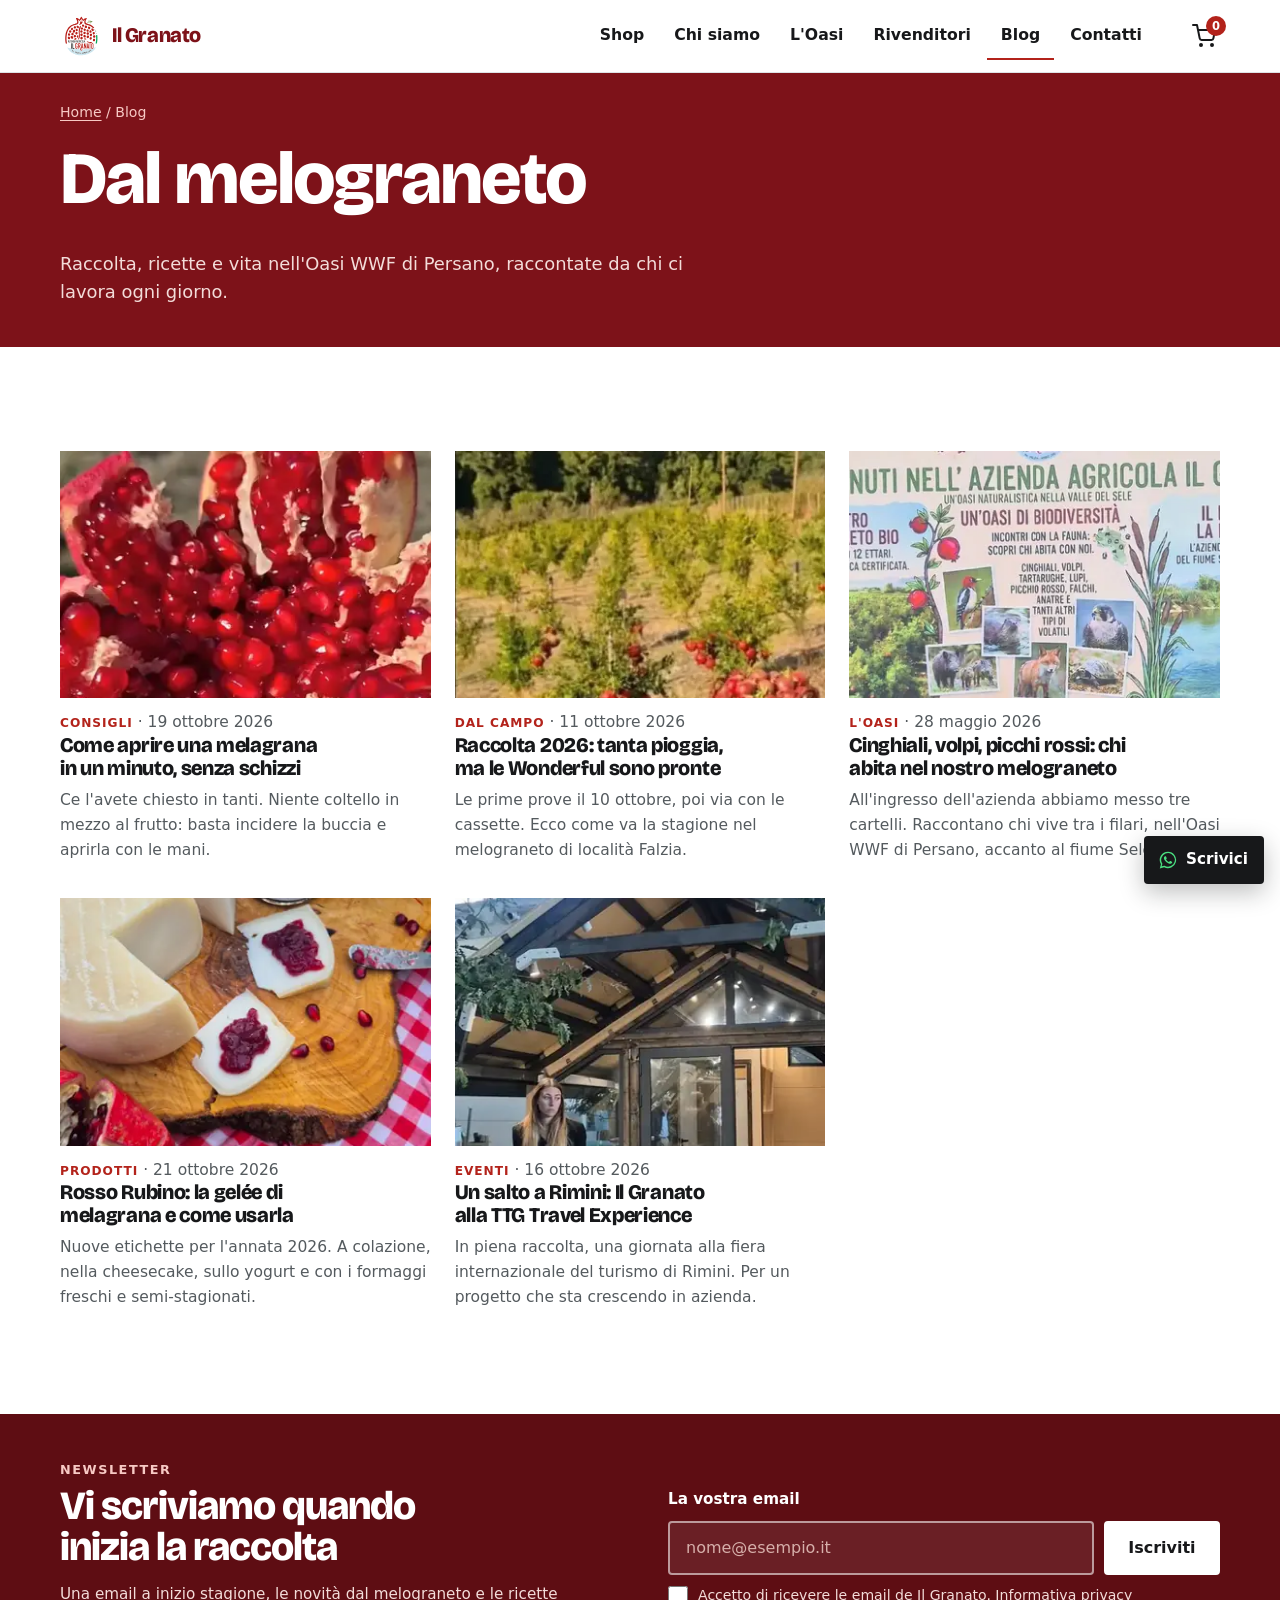
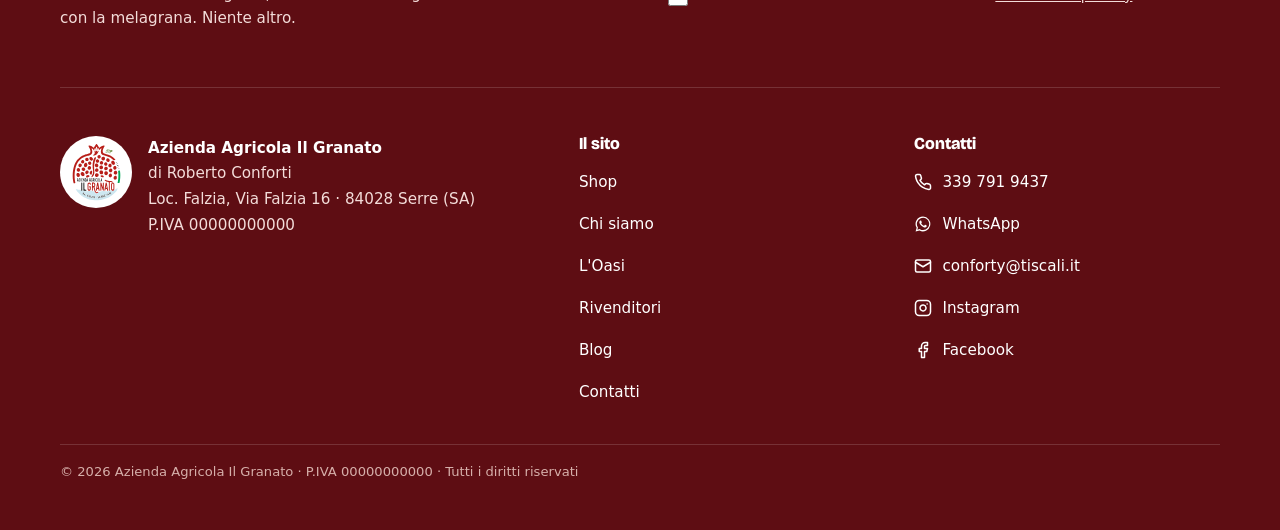
==== commit 027d2d56: "Pagina Chi siamo nel menu, pulsanti hero senza WhatsApp, tasto Scrivici rettangolare Co-Authored-By:" ====
--- a/blog.html
+++ b/blog.html
@@ -21,7 +21,7 @@
   <link rel="icon" href="img/logo.svg" type="image/svg+xml">
   
   <link rel="preload" href="fonts/bricolage-800.woff2" as="font" type="font/woff2" crossorigin>
-  <style id="css">@font-face { font-family: "Bricolage"; src: url(fonts/bricolage-800.woff2) format("woff2"); font-weight: 800; font-display: swap; }:root {--granato: #7D1219;--granato-2: #5E0D13;--rosso: #C42A21;--rosso-2: #B3231B;--rosa: #F7C9C4;--sele: #D9ECF2;--sele-2: #1E5470;--bianco: #FFFFFF;--grigio-0: #F3F6F7;--linea: #DDE3E6;--ink: #17181A;--ink-2: #545A5E;--wa: #157A3E;--display: "Bricolage", "Arial Black", system-ui, sans-serif;--sans: system-ui, -apple-system, "Segoe UI", Roboto, "Helvetica Neue", Arial, sans-serif;}*, *::before, *::after { box-sizing: border-box; }html { -webkit-text-size-adjust: 100%; scroll-behavior: smooth; scroll-padding-top: 72px; }body { margin: 0; background: var(--bianco); color: var(--ink); font: 400 1.0625rem/1.6 var(--sans); }img { display: block; max-width: 100%; height: auto; }a { color: inherit; }svg { flex-shrink: 0; }h1, h2, h3 { font-family: var(--display); font-weight: 800; line-height: 1.02; letter-spacing: -.025em; margin: 0 0 .45em; text-wrap: balance; }h1 { font-size: clamp(2.5rem, 10.5vw, 4.6rem); }h2 { font-size: clamp(1.9rem, 7vw, 3.1rem); }h3 { font-size: 1.35rem; letter-spacing: -.015em; line-height: 1.1; }p { margin: 0 0 1em; }.wrap { width: min(100% - 32px, 1160px); margin-inline: auto; }.wrap--narrow { width: min(100% - 32px, 760px); }.sr { position: absolute; width: 1px; height: 1px; overflow: hidden; clip: rect(0 0 0 0); white-space: nowrap; }.skip { position: absolute; left: -999px; top: 8px; z-index: 60; background: var(--ink); color: #fff; padding: 8px 14px; }.skip:focus { left: 8px; }:focus-visible { outline: 3px solid var(--rosso); outline-offset: 3px; }.btn { display: inline-flex; align-items: center; justify-content: center; gap: .6em; min-height: 54px; padding: .85em 1.4em; border: 2px solid var(--rosso-2); border-radius: 4px; background: var(--rosso-2); color: #fff; font: 700 1rem/1.2 var(--sans); text-decoration: none; cursor: pointer; transition: background-color .2s, color .2s, border-color .2s, transform .15s; }.btn:hover { background: var(--granato); border-color: var(--granato); }.btn:active { transform: translateY(1px); }.btn--wa { background: var(--wa); border-color: var(--wa); }.btn--wa:hover { background: #0F5F30; border-color: #0F5F30; }.btn--light { background: #fff; border-color: #fff; color: var(--ink); }.btn--light:hover { background: var(--rosa); border-color: var(--rosa); color: var(--ink); }.btn--light .ico-wa { color: var(--wa); }.btn--line { background: transparent; border-color: rgb(255 255 255 / .7); color: #fff; }.btn--line:hover { background: #fff; color: var(--granato); border-color: #fff; }.btn--line-dark { background: transparent; border-color: var(--ink); color: var(--ink); margin-top: 28px; }.btn--line-dark:hover { background: var(--ink); color: #fff; border-color: var(--ink); }.btn--sm { min-height: 44px; padding: .55em .8em; font-size: .9rem; width: 100%; }.cta-row { display: flex; flex-wrap: wrap; gap: 12px; }.link { display: inline-flex; align-items: center; gap: .4em; font-weight: 700; color: var(--rosso-2); text-underline-offset: 4px; }.top { position: sticky; top: 0; z-index: 30; background: rgb(255 255 255 / .96); backdrop-filter: blur(8px); border-bottom: 1px solid var(--linea); }.top__in { display: grid; grid-template-columns: 48px 1fr 48px; align-items: center; min-height: 64px; }.burger { display: grid; place-items: center; width: 48px; height: 48px; margin-left: -10px; border: 0; background: none; color: var(--ink); cursor: pointer; border-radius: 4px; }.burger:hover { background: var(--grigio-0); }.brand { justify-self: center; display: flex; align-items: center; gap: 10px; text-decoration: none; }.brand span { font: 800 1.3rem/1 var(--display); letter-spacing: -.02em; color: var(--granato); }.nav { display: none; }.cart { justify-self: end; position: relative; display: grid; place-items: center; width: 48px; height: 48px; margin-right: -8px; color: var(--ink); border-radius: 4px; }.cart:hover { background: var(--grigio-0); }.cart__n { position: absolute; top: 4px; right: 2px; min-width: 20px; height: 20px; padding: 0 5px; border-radius: 10px; background: var(--rosso-2); color: #fff; font: 700 .72rem/20px var(--sans); text-align: center; }.cart.bump .cart__n { animation: bump .35s ease; }@keyframes bump { 50% { transform: scale(1.35); } }.drawer { position: fixed; inset: 0; width: 100vw; max-width: none; height: 100vh; height: 100dvh; max-height: none; margin: 0; padding: 0; border: 0; overflow-y: auto; overscroll-behavior: contain; background: var(--granato); color: #fff; }.drawer::backdrop { background: rgb(23 24 26 / .5); }.drawer[open] { animation: drawer-in .28s cubic-bezier(.2,.8,.2,1); }@keyframes drawer-in { from { opacity: 0; transform: translateX(-24px); } }.drawer__in { min-height: 100vh; min-height: 100dvh; display: flex; flex-direction: column; padding: 16px 20px calc(24px + env(safe-area-inset-bottom)); }.drawer__head { display: flex; align-items: center; justify-content: space-between; }.drawer__head img { background: #fff; border-radius: 50%; padding: 4px; }.drawer__x { display: grid; place-items: center; width: 52px; height: 52px; border: 2px solid rgb(255 255 255 / .35); border-radius: 50%; background: none; color: #fff; cursor: pointer; }.drawer__x:hover { background: rgb(255 255 255 / .12); }.drawer__in > nav { flex: 1; }.drawer__list { list-style: none; margin: 28px 0; padding: 0; }.drawer__list a { display: flex; align-items: baseline; gap: 14px; padding: 12px 0; border-bottom: 1px solid rgb(255 255 255 / .16); text-decoration: none; font: 800 clamp(1.9rem, 9vw, 2.8rem)/1.1 var(--display); letter-spacing: -.02em; }.drawer__list a:hover { color: var(--rosa); }.drawer__n { font: 600 .8rem/1 var(--sans); letter-spacing: .1em; color: var(--rosa); min-width: 22px; }.drawer__foot { display: grid; gap: 12px; padding-top: 18px; border-top: 1px solid rgb(255 255 255 / .16); font-size: 1rem; }.drawer__foot a, .drawer__foot p { display: flex; align-items: center; gap: 10px; margin: 0; color: #fff; }.drawer__foot a { font-weight: 700; text-decoration: none; min-height: 44px; }.drawer__foot p { color: #F3DCD9; }.drawer__foot svg { color: var(--rosa); }html.menu-aperto, html.menu-aperto body { overflow: hidden; }.hero { background: var(--granato); color: #fff; overflow: hidden; }.hero__in { display: grid; gap: 32px; padding: 32px 0 40px; }.chip { display: inline-flex; align-items: center; gap: 8px; margin-bottom: 20px; padding: 6px 12px; border: 1px solid rgb(255 255 255 / .35); border-radius: 4px; font-size: .88rem; font-weight: 600; color: var(--rosa); }.dot { width: 9px; height: 9px; border-radius: 50%; background: #FF6B5E; box-shadow: 0 0 0 4px rgb(255 107 94 / .25); }.hero h1 { color: #fff; }.hero .lead { color: #F3DCD9; font-size: 1.12rem; max-width: 34em; margin-bottom: 26px; }.hero__pic { position: relative; margin: 0 auto; width: min(78vw, 460px); }.hero__pic::before { content: ""; position: absolute; inset: -14px; border-radius: 50%; background: radial-gradient(circle, rgb(255 255 255 / .28) 0 3px, transparent 4px) 0 0 / 16px 16px;-webkit-mask: radial-gradient(circle, transparent 66%, #000 67%); mask: radial-gradient(circle, transparent 66%, #000 67%); }.hero__tondo { position: relative; width: 100%; aspect-ratio: 1; object-fit: cover; border-radius: 50%; }.hero__logo { position: absolute; right: -6px; bottom: 2%; width: 30%; background: #fff; border-radius: 50%; padding: 6px; box-shadow: 0 8px 24px rgb(0 0 0 / .25); }.ticker { list-style: none; margin: 0; padding: 14px 16px; display: grid; grid-template-columns: 1fr 1fr; gap: 10px 16px; background: var(--granato-2); color: #F3DCD9; font-size: .88rem; font-weight: 600; }.ticker li { display: flex; align-items: center; gap: 8px; }.ticker svg { color: var(--rosa); }.sec { padding: 64px 0; }.sec--sele { background: var(--sele); }.sec--grey { background: var(--grigio-0); }.sec__head { display: grid; grid-template-columns: auto 1fr; gap: 14px; align-items: start; margin-bottom: 30px; border-top: 3px solid var(--ink); padding-top: 14px; }.num { font: 800 1rem/1 var(--display); color: var(--rosso-2); margin: .45em 0 0; }.sec__lead { color: var(--ink-2); font-size: 1.08rem; max-width: 38em; margin: 0; }.kicker { font: 700 .82rem/1.3 var(--sans); letter-spacing: .12em; text-transform: uppercase; color: var(--rosso-2); margin-bottom: 8px; }.oasi { display: grid; gap: 26px; }.oasi__txt p { color: #2B3A40; }.stats { display: grid; grid-template-columns: repeat(3, 1fr); margin: 24px 0 0; border-top: 1px solid rgb(30 84 112 / .3); }.stats div { padding: 14px 8px 0 0; }.stats dt { font: 800 clamp(1.8rem, 8.5vw, 3rem)/1 var(--display); color: var(--granato); letter-spacing: -.03em; }.stats dd { margin: 6px 0 0; font-size: .86rem; color: var(--sele-2); line-height: 1.35; }.cartello { margin: 0; }.cartello img { width: 100%; }.cartello figcaption { margin-top: 8px; font-size: .86rem; color: var(--sele-2); }.quote { margin: 36px 0 0; display: grid; grid-template-columns: 92px 1fr; gap: 18px; align-items: center; }.quote img { width: 92px; height: 92px; object-fit: cover; object-position: top; border-radius: 50%; }.quote blockquote { margin: 0; }.quote p { font: 800 clamp(1.15rem, 4.6vw, 1.6rem)/1.25 var(--display); letter-spacing: -.015em; color: var(--granato); margin-bottom: .4em; }.quote footer { font-size: .9rem; color: var(--sele-2); font-weight: 600; }.b2b { background: var(--ink); color: #fff; padding: 24px 20px 28px; }.b2b .sec__head { border-top-color: var(--rosso); }.b2b .num, .b2b .kicker { color: #FF8A80; }.b2b h2 { color: #fff; }.b2b__body > p { color: #D5D9DB; }.ticks { list-style: none; padding: 0; margin: 0 0 26px; display: grid; gap: 12px; }.ticks li { display: flex; gap: 10px; align-items: flex-start; }.ticks svg { color: #FF8A80; margin-top: 3px; }.grid-shop { display: grid; gap: 14px; }.pcard { position: relative; background: #fff; border: 1px solid var(--linea); display: grid; grid-template-columns: 42% 1fr; }.pcard__img { position: relative; display: block; aspect-ratio: 1; overflow: hidden; background: #EFE9E3; }.pcard__img img { width: 100%; height: 100%; object-fit: cover; transition: transform .5s ease; }@media (max-width: 599px) { .pcard__img { aspect-ratio: auto; min-height: 100%; } .pcard__img img { position: absolute; inset: 0; } }.pcard:hover .pcard__img img { transform: scale(1.04); }.pcard__b { padding: 12px 14px; display: flex; flex-direction: column; gap: 4px; }.pcard h3 { font-size: 1.1rem; line-height: 1.12; margin: 2px 0 0; }.pcard h3 a { text-decoration: none; }.pcard h3 a::after { content: ""; position: absolute; inset: 0; }.pcard h3 a:hover { color: var(--rosso-2); }.fmt { font-size: .86rem; font-weight: 700; color: var(--ink-2); margin: 0; }.pdesc { display: none; font-size: .92rem; color: var(--ink-2); margin: 2px 0 0; }.price { font: 700 1.02rem/1.4 var(--sans); color: var(--granato); margin: 4px 0 10px; }.pcard .btn { position: relative; z-index: 1; margin-top: auto; }.tag { align-self: flex-start; font: 700 .68rem/1 var(--sans); letter-spacing: .08em; text-transform: uppercase; padding: 5px 7px; background: var(--sele); color: var(--sele-2); }.tag--new { background: #FBE3E1; color: var(--granato); }.assure { list-style: none; padding: 0; margin: 26px 0 6px; display: grid; gap: 10px; }.assure li { display: flex; align-items: center; gap: 10px; font-weight: 600; }.assure svg { color: var(--rosso-2); }.assure__note { font-size: .86rem; margin: 0; }.posts { display: grid; gap: 26px; }.post { display: grid; gap: 12px; align-content: start; }.post__img { display: block; aspect-ratio: 3 / 2; overflow: hidden; background: var(--grigio-0); }.post__img img { width: 100%; height: 100%; object-fit: cover; transition: transform .4s ease; }.post:hover .post__img img { transform: scale(1.04); }.post__meta { font-size: .84rem; color: var(--ink-2); margin: 0 0 6px; }.post__meta span { font-weight: 700; color: var(--rosso-2); text-transform: uppercase; letter-spacing: .08em; font-size: .76rem; }.post h3 { font-size: 1.3rem; margin-bottom: .35em; }.post h3 a { text-decoration: none; }.post h3 a:hover { color: var(--rosso-2); }.post p { color: var(--ink-2); font-size: .97rem; margin: 0; }@media (max-width: 599px) {.posts:not(.posts--all) .post { grid-template-columns: 112px 1fr; gap: 14px; }.posts:not(.posts--all) .post__img { width: 112px; height: 112px; aspect-ratio: auto; }.posts:not(.posts--all) .post h3 { font-size: 1.1rem; }.posts:not(.posts--all) .post p:last-child { display: none; }}.visit { background: var(--granato); color: #fff; padding: 48px 0; }.visit__in { display: grid; gap: 22px; }.visit h2 { color: #fff; }.visit p { color: #F3DCD9; margin: 0; }.pagehead { background: var(--granato); color: #fff; padding: 28px 0 40px; }.pagehead h1 { color: #fff; }.pagehead .lead { color: #F3DCD9; font-size: 1.12rem; max-width: 36em; margin: 0; }.crumbs { font-size: .88rem; color: var(--ink-2); margin-bottom: 18px; }.crumbs a { text-underline-offset: 3px; }.crumbs--light { color: var(--rosa); }.article__head { background: var(--granato); color: #fff; padding: 26px 0 36px; }.article__head h1 { color: #fff; font-size: clamp(2.1rem, 8.5vw, 3.6rem); margin: 0; }.post__meta--light { color: #F3DCD9; }.post__meta--light span { color: var(--rosa); }.article__img { width: 100%; aspect-ratio: 16 / 9; margin: 24px 0; object-fit: cover; }.prose { font-size: 1.1rem; line-height: 1.7; }.prose h2 { font-size: 1.6rem; margin: 1.4em 0 .4em; }.prose ol, .prose ul { padding-left: 1.2em; }.prose li { margin-bottom: .6em; }.article__src { font-size: .9rem; color: var(--ink-2); }.article__cta { margin: 32px 0 0; padding: 20px; border-left: 4px solid var(--rosso-2); background: var(--grigio-0); display: grid; gap: 14px; }.article__cta p { margin: 0; }.h-more { font-size: 1.8rem; border-top: 3px solid var(--ink); padding-top: 14px; }.contact { display: grid; gap: 32px; }.contact__cards { display: grid; gap: 10px; align-content: start; }.ccard { display: flex; gap: 14px; align-items: flex-start; padding: 18px; border: 1px solid var(--linea); text-decoration: none; transition: border-color .2s, background-color .2s; }.ccard:hover { border-color: var(--rosso-2); background: #FFF8F7; }.ccard svg { color: var(--rosso-2); margin-top: 2px; }.ccard span { display: grid; gap: 2px; font-size: 1.02rem; }.ccard b { font: 800 1.15rem/1.1 var(--display); letter-spacing: -.01em; }.ccard small { color: var(--ink-2); font-size: .88rem; }.ccard--wa { background: var(--wa); border-color: var(--wa); color: #fff; }.ccard--wa svg, .ccard--wa small { color: #DDF2E4; }.ccard--wa:hover { background: #0F5F30; border-color: #0F5F30; }.form { display: grid; gap: 8px; padding: 22px 20px; background: var(--grigio-0); align-content: start; }.form h2 { font-size: 1.7rem; margin: 0; }.form__hint { color: var(--ink-2); font-size: .95rem; }.form > label { font-weight: 700; margin-top: 6px; }.form input:not([type=radio]), .form textarea { width: 100%; min-height: 50px; padding: 12px 14px; border: 1.5px solid #8E999F; border-radius: 4px; font: 1rem/1.4 var(--sans); background: #fff; color: var(--ink); }.form input:focus, .form textarea:focus { outline: 3px solid var(--rosso); outline-offset: 1px; border-color: var(--ink); }.form .opts { margin: 8px 0 0; }.form .btn { margin-top: 12px; }.hours { display: grid; gap: 24px; align-items: center; }.hours img { width: 100%; }.specs__dl { margin: 0; }.specs__dl div { display: grid; grid-template-columns: 150px 1fr; gap: 10px; padding: 12px 0; border-bottom: 1px solid rgb(30 84 112 / .25); }.specs__dl dt { font-weight: 700; }.specs__dl dd { margin: 0; }.pdp { padding: 16px 0 64px; }.pdp__top { display: grid; gap: 24px; }.gallery { margin-inline: -16px; }.gallery { position: relative; }.gallery__main { width: 100%; aspect-ratio: 1; object-fit: cover; background: #EFE9E3; }.thumbs { display: grid; grid-template-columns: repeat(4, 1fr); gap: 8px; margin: 8px 16px 0; }.thumbs button { padding: 0; border: 2px solid transparent; overflow: hidden; background: none; cursor: pointer; aspect-ratio: 1; }.thumbs button[aria-pressed="true"] { border-color: var(--rosso-2); }.thumbs img { width: 100%; height: 100%; object-fit: cover; }.buy h1 { font-size: clamp(2.1rem, 8vw, 3rem); margin-top: 12px; }.buy__sub { color: var(--ink-2); font-size: 1.08rem; }.buy__price { font: 700 1.5rem/1.3 var(--sans); color: var(--granato); }.buy__price small { font-size: .9rem; font-weight: 500; color: var(--ink-2); }.opts { border: 0; padding: 0; margin: 0 0 18px; display: flex; flex-wrap: wrap; gap: 8px; }.opts legend { font-weight: 700; margin-bottom: 8px; padding: 0; }.opts input { position: absolute; opacity: 0; width: 1px; height: 1px; }.opts span { display: inline-flex; align-items: center; min-height: 48px; padding: 0 20px; border: 2px solid var(--linea); border-radius: 4px; background: #fff; font-weight: 700; cursor: pointer; }.opts input:checked + span { border-color: var(--rosso-2); color: var(--granato); background: #FFF3F2; }.opts input:focus-visible + span { outline: 3px solid var(--rosso); outline-offset: 2px; }.opts--sm span { min-height: 44px; padding: 0 14px; font-size: .95rem; }.qty { margin-bottom: 18px; }.qty label { display: block; font-weight: 700; margin-bottom: 8px; }.qty__ctl { display: inline-flex; border: 2px solid var(--linea); border-radius: 4px; overflow: hidden; }.qty__ctl button { width: 48px; height: 48px; border: 0; background: #fff; font-size: 1.4rem; cursor: pointer; color: var(--ink); }.qty__ctl button:hover { background: var(--grigio-0); }.qty__ctl input { width: 52px; border: 0; text-align: center; font: 700 1.05rem var(--sans); color: var(--ink); -moz-appearance: textfield; }.qty__ctl input::-webkit-inner-spin-button { -webkit-appearance: none; }.buy__bar { position: fixed; left: 0; right: 0; bottom: 0; z-index: 25; display: flex; align-items: center; gap: 12px; justify-content: space-between; padding: 10px 16px calc(10px + env(safe-area-inset-bottom)); background: #fff; border-top: 1px solid var(--linea); box-shadow: 0 -6px 20px rgb(23 24 26 / .08); }.buy__bar-price { margin: 0; font: 700 1rem/1.25 var(--sans); color: var(--granato); display: flex; flex-direction: column; }.buy__bar-price small { font-size: .8rem; font-weight: 500; color: var(--ink-2); }.buy__bar .btn { flex: 1; max-width: 250px; }.buy__assure { list-style: none; padding: 0; margin: 4px 0 18px; display: grid; gap: 10px; font-size: .95rem; }.buy__assure li { display: flex; align-items: center; gap: 10px; flex-wrap: wrap; }.buy__assure svg { color: var(--rosso-2); }.ask { display: flex; gap: 12px; align-items: center; padding: 14px 16px; background: #E7F3EA; color: #0F4A26; text-decoration: none; }.ask svg { color: var(--wa); }.ask:hover { background: #D8ECDE; }.pdp__body { display: grid; gap: 28px; margin-top: 44px; }.desc h2, .specs h2 { font-size: 1.45rem; margin: 1.2em 0 .4em; }.desc h2:first-child, .specs h2:first-child { margin-top: 0; }.desc p, .specs p { color: var(--ink-2); }.specs { background: var(--grigio-0); padding: 20px; }.specs dl { margin: 0; }.specs dl div { display: grid; grid-template-columns: 110px 1fr; gap: 10px; padding: 10px 0; border-bottom: 1px solid var(--linea); }.specs dt { font-weight: 700; }.specs dd { margin: 0; color: var(--ink-2); }.related { margin-top: 56px; }.related h2 { font-size: 1.8rem; border-top: 3px solid var(--ink); padding-top: 14px; }.has-bar .foot { padding-bottom: 110px; }.has-bar .toast { bottom: 96px; }.news { display: grid; gap: 20px; padding: 0 0 40px; margin-bottom: 40px; border-bottom: 1px solid rgb(255 255 255 / .15); }.news__k { font: 700 .8rem/1.3 var(--sans); letter-spacing: .12em; text-transform: uppercase; color: var(--rosa); margin-bottom: 8px; }.news h2 { color: #fff; font-size: clamp(1.7rem, 6.5vw, 2.5rem); margin-bottom: .35em; }.news__txt p:last-child { margin: 0; color: #F3DCD9; max-width: 34em; }.news__form { display: grid; gap: 10px; align-content: start; }.news__form > label:first-child { font-weight: 700; color: #fff; }.news__row { display: grid; gap: 10px; }.news__row input { width: 100%; min-height: 54px; padding: 12px 16px; border: 2px solid rgb(255 255 255 / .55); border-radius: 4px; background: rgb(255 255 255 / .08); color: #fff; font: 1rem/1.4 var(--sans); }.news__row input::placeholder { color: #D6AFAA; }.news__row input:focus { outline: 3px solid var(--rosa); outline-offset: 1px; border-color: #fff; }.news__ok { display: flex; gap: 10px; align-items: flex-start; font-size: .88rem; color: #F3DCD9; line-height: 1.45; }.news__ok input { width: 20px; height: 20px; margin: 1px 0 0; accent-color: var(--rosa); flex-shrink: 0; }.foot { background: var(--granato-2); color: #F3DCD9; padding: 48px 0 110px; font-size: .95rem; }.foot__grid { display: grid; gap: 30px; }.foot__brand { display: flex; gap: 16px; align-items: flex-start; }.foot__brand img { background: #fff; border-radius: 50%; padding: 5px; width: 72px; height: 72px; }.foot__brand b { color: #fff; }.foot__brand p { margin: 0; line-height: 1.7; }.foot__col { display: grid; gap: 2px; align-content: start; }.foot__t { font: 800 1.05rem/1 var(--display); color: #fff; margin: 0 0 8px; }.foot__col a { display: inline-flex; align-items: center; gap: 10px; min-height: 40px; text-decoration: none; color: #fff; }.foot__col a:hover { color: var(--rosa); }.foot__note { font-size: .82rem; color: #D6AFAA; margin: 32px 0 0; padding-top: 16px; border-top: 1px solid rgb(255 255 255 / .15); }.fab { position: fixed; right: 16px; bottom: 16px; z-index: 20; width: 60px; height: 60px; border-radius: 50%; display: grid; place-items: center; background: var(--wa); color: #fff; box-shadow: 0 6px 20px rgb(21 122 62 / .4); transition: transform .2s; }.fab:hover { transform: scale(1.06); }.toast { position: fixed; left: 50%; bottom: 88px; transform: translateX(-50%); z-index: 40; background: var(--ink); color: #fff; padding: 12px 18px; font-weight: 600; font-size: .95rem; max-width: calc(100vw - 32px); }@media (min-width: 600px) {.grid-shop { grid-template-columns: repeat(3, 1fr); gap: 14px; }.pcard { grid-template-columns: 1fr; }.pdesc { display: block; }.posts { grid-template-columns: repeat(3, 1fr); }.posts--all { grid-template-columns: repeat(2, 1fr); gap: 36px 24px; }.quote { grid-template-columns: 130px 1fr; }.quote img { width: 130px; height: 130px; }.b2b { padding: 36px; }}@media (min-width: 960px) {.top__in { grid-template-columns: auto 1fr auto; gap: 24px; min-height: 72px; }.burger { display: none; }.brand { justify-self: start; }.nav { display: flex; gap: 2px; justify-self: end; }.nav a { padding: 10px 14px; text-decoration: none; font-weight: 600; font-size: .98rem; border-bottom: 2px solid transparent; }.nav a:hover, .nav a[aria-current] { border-bottom-color: var(--rosso-2); }.hero__in { grid-template-columns: 1.15fr 1fr; align-items: center; gap: 56px; padding: 64px 0 72px; }.hero__pic { width: 460px; margin-right: 0; }.ticker { display: flex; justify-content: center; gap: 48px; font-size: .95rem; }.sec { padding: 104px 0; }.sec__head { grid-template-columns: 90px 1fr; margin-bottom: 44px; }.num { font-size: 1.3rem; }.oasi { grid-template-columns: 1fr 1.1fr; gap: 56px; align-items: start; }.quote { max-width: 860px; margin-top: 56px; }.b2b { display: grid; grid-template-columns: 1fr 1fr; gap: 56px; padding: 56px; }.b2b .sec__head { margin: 0; grid-template-columns: 60px 1fr; }.grid-shop { gap: 24px; }.posts--all { grid-template-columns: repeat(3, 1fr); }.pcard__b { padding: 18px 20px 20px; }.pcard h3 { font-size: 1.35rem; }.visit__in { grid-template-columns: 1.3fr 1fr; align-items: center; }.visit .cta-row { justify-content: flex-end; }.contact { grid-template-columns: 1fr 1fr; gap: 48px; }.hours { grid-template-columns: 1.2fr 1fr; gap: 56px; }.pdp { padding-top: 28px; }.pdp__top { grid-template-columns: 540px 1fr; gap: 56px; align-items: start; }.gallery { margin: 0; }.thumbs { margin: 8px 0 0; }.buy { position: sticky; top: 96px; }.buy__bar { position: static; padding: 0; background: none; border: 0; box-shadow: none; margin-bottom: 18px; }.buy__bar-price { display: none; }.buy__bar .btn { max-width: none; }.has-bar .foot { padding-bottom: 48px; }.has-bar .toast { bottom: 24px; }.pdp__body { grid-template-columns: 1.4fr 1fr; gap: 56px; align-items: start; }.foot { padding-bottom: 48px; }.foot__grid { grid-template-columns: 1.6fr 1fr 1fr; }.news { grid-template-columns: 1fr 1fr; gap: 56px; align-items: center; padding-bottom: 56px; margin-bottom: 48px; }.news__row { grid-template-columns: 1fr auto; }}@media (prefers-reduced-motion: reduce) {html { scroll-behavior: auto; }*, *::before, *::after { transition: none !important; animation: none !important; }}</style>
+  <style id="css">@font-face { font-family: "Bricolage"; src: url(fonts/bricolage-800.woff2) format("woff2"); font-weight: 800; font-display: swap; }:root {--granato: #7D1219;--granato-2: #5E0D13;--rosso: #C42A21;--rosso-2: #B3231B;--rosa: #F7C9C4;--sele: #D9ECF2;--sele-2: #1E5470;--bianco: #FFFFFF;--grigio-0: #F3F6F7;--linea: #DDE3E6;--ink: #17181A;--ink-2: #545A5E;--wa: #157A3E;--display: "Bricolage", "Arial Black", system-ui, sans-serif;--sans: system-ui, -apple-system, "Segoe UI", Roboto, "Helvetica Neue", Arial, sans-serif;}*, *::before, *::after { box-sizing: border-box; }html { -webkit-text-size-adjust: 100%; scroll-behavior: smooth; scroll-padding-top: 72px; }body { margin: 0; background: var(--bianco); color: var(--ink); font: 400 1.0625rem/1.6 var(--sans); }img { display: block; max-width: 100%; height: auto; }a { color: inherit; }svg { flex-shrink: 0; }h1, h2, h3 { font-family: var(--display); font-weight: 800; line-height: 1.02; letter-spacing: -.025em; margin: 0 0 .45em; text-wrap: balance; }h1 { font-size: clamp(2.5rem, 10.5vw, 4.6rem); }h2 { font-size: clamp(1.9rem, 7vw, 3.1rem); }h3 { font-size: 1.35rem; letter-spacing: -.015em; line-height: 1.1; }p { margin: 0 0 1em; }.wrap { width: min(100% - 32px, 1160px); margin-inline: auto; }.wrap--narrow { width: min(100% - 32px, 760px); }.sr { position: absolute; width: 1px; height: 1px; overflow: hidden; clip: rect(0 0 0 0); white-space: nowrap; }.skip { position: absolute; left: -999px; top: 8px; z-index: 60; background: var(--ink); color: #fff; padding: 8px 14px; }.skip:focus { left: 8px; }:focus-visible { outline: 3px solid var(--rosso); outline-offset: 3px; }.btn { display: inline-flex; align-items: center; justify-content: center; gap: .6em; min-height: 54px; padding: .85em 1.4em; border: 2px solid var(--rosso-2); border-radius: 4px; background: var(--rosso-2); color: #fff; font: 700 1rem/1.2 var(--sans); text-decoration: none; cursor: pointer; transition: background-color .2s, color .2s, border-color .2s, transform .15s; }.btn:hover { background: var(--granato); border-color: var(--granato); }.btn:active { transform: translateY(1px); }.btn--wa { background: var(--wa); border-color: var(--wa); }.btn--wa:hover { background: #0F5F30; border-color: #0F5F30; }.btn--light { background: #fff; border-color: #fff; color: var(--ink); }.btn--light:hover { background: var(--rosa); border-color: var(--rosa); color: var(--ink); }.btn--light .ico-wa { color: var(--wa); }.btn--light .ico-cart { color: var(--rosso-2); }.btn--line { background: transparent; border-color: rgb(255 255 255 / .7); color: #fff; }.btn--line:hover { background: #fff; color: var(--granato); border-color: #fff; }.btn--line-dark { background: transparent; border-color: var(--ink); color: var(--ink); margin-top: 28px; }.btn--line-dark:hover { background: var(--ink); color: #fff; border-color: var(--ink); }.btn--sm { min-height: 44px; padding: .55em .8em; font-size: .9rem; width: 100%; }.cta-row { display: flex; flex-wrap: wrap; gap: 12px; }.link { display: inline-flex; align-items: center; gap: .4em; font-weight: 700; color: var(--rosso-2); text-underline-offset: 4px; }.top { position: sticky; top: 0; z-index: 30; background: rgb(255 255 255 / .96); backdrop-filter: blur(8px); border-bottom: 1px solid var(--linea); }.top__in { display: grid; grid-template-columns: 48px 1fr 48px; align-items: center; min-height: 64px; }.burger { display: grid; place-items: center; width: 48px; height: 48px; margin-left: -10px; border: 0; background: none; color: var(--ink); cursor: pointer; border-radius: 4px; }.burger:hover { background: var(--grigio-0); }.brand { justify-self: center; display: flex; align-items: center; gap: 10px; text-decoration: none; }.brand span { font: 800 1.3rem/1 var(--display); letter-spacing: -.02em; color: var(--granato); }.nav { display: none; }.cart { justify-self: end; position: relative; display: grid; place-items: center; width: 48px; height: 48px; margin-right: -8px; color: var(--ink); border-radius: 4px; }.cart:hover { background: var(--grigio-0); }.cart__n { position: absolute; top: 4px; right: 2px; min-width: 20px; height: 20px; padding: 0 5px; border-radius: 10px; background: var(--rosso-2); color: #fff; font: 700 .72rem/20px var(--sans); text-align: center; }.cart.bump .cart__n { animation: bump .35s ease; }@keyframes bump { 50% { transform: scale(1.35); } }.drawer { position: fixed; inset: 0; width: 100vw; max-width: none; height: 100vh; height: 100dvh; max-height: none; margin: 0; padding: 0; border: 0; overflow-y: auto; overscroll-behavior: contain; background: var(--granato); color: #fff; }.drawer::backdrop { background: rgb(23 24 26 / .5); }.drawer[open] { animation: drawer-in .28s cubic-bezier(.2,.8,.2,1); }@keyframes drawer-in { from { opacity: 0; transform: translateX(-24px); } }.drawer__in { min-height: 100vh; min-height: 100dvh; display: flex; flex-direction: column; padding: 16px 20px calc(24px + env(safe-area-inset-bottom)); }.drawer__head { display: flex; align-items: center; justify-content: space-between; }.drawer__head img { background: #fff; border-radius: 50%; padding: 4px; }.drawer__x { display: grid; place-items: center; width: 52px; height: 52px; border: 2px solid rgb(255 255 255 / .35); border-radius: 50%; background: none; color: #fff; cursor: pointer; }.drawer__x:hover { background: rgb(255 255 255 / .12); }.drawer__in > nav { flex: 1; }.drawer__list { list-style: none; margin: 20px 0; padding: 0; }.drawer__list a { display: flex; align-items: baseline; gap: 14px; padding: 10px 0; border-bottom: 1px solid rgb(255 255 255 / .16); text-decoration: none; font: 800 clamp(1.7rem, 8.2vw, 2.8rem)/1.1 var(--display); letter-spacing: -.02em; }.drawer__list a:hover { color: var(--rosa); }.drawer__n { font: 600 .8rem/1 var(--sans); letter-spacing: .1em; color: var(--rosa); min-width: 22px; }.drawer__foot { display: grid; gap: 12px; padding-top: 18px; border-top: 1px solid rgb(255 255 255 / .16); font-size: 1rem; }.drawer__foot a, .drawer__foot p { display: flex; align-items: center; gap: 10px; margin: 0; color: #fff; }.drawer__foot a { font-weight: 700; text-decoration: none; min-height: 44px; }.drawer__foot p { color: #F3DCD9; }.drawer__foot svg { color: var(--rosa); }html.menu-aperto, html.menu-aperto body { overflow: hidden; }.hero { background: var(--granato); color: #fff; overflow: hidden; }.hero__in { display: grid; gap: 32px; padding: 32px 0 40px; }.chip { display: inline-flex; align-items: center; gap: 8px; margin-bottom: 20px; padding: 6px 12px; border: 1px solid rgb(255 255 255 / .35); border-radius: 4px; font-size: .88rem; font-weight: 600; color: var(--rosa); }.dot { width: 9px; height: 9px; border-radius: 50%; background: #FF6B5E; box-shadow: 0 0 0 4px rgb(255 107 94 / .25); }.hero h1 { color: #fff; }.hero .lead { color: #F3DCD9; font-size: 1.12rem; max-width: 34em; margin-bottom: 26px; }.hero__pic { position: relative; margin: 0 auto; width: min(78vw, 460px); }.hero__pic::before { content: ""; position: absolute; inset: -14px; border-radius: 50%; background: radial-gradient(circle, rgb(255 255 255 / .28) 0 3px, transparent 4px) 0 0 / 16px 16px;-webkit-mask: radial-gradient(circle, transparent 66%, #000 67%); mask: radial-gradient(circle, transparent 66%, #000 67%); }.hero__tondo { position: relative; width: 100%; aspect-ratio: 1; object-fit: cover; border-radius: 50%; }.hero__logo { position: absolute; right: -6px; bottom: 2%; width: 30%; background: #fff; border-radius: 50%; padding: 6px; box-shadow: 0 8px 24px rgb(0 0 0 / .25); }.ticker { list-style: none; margin: 0; padding: 14px 16px; display: grid; grid-template-columns: 1fr 1fr; gap: 10px 16px; background: var(--granato-2); color: #F3DCD9; font-size: .88rem; font-weight: 600; }.ticker li { display: flex; align-items: center; gap: 8px; }.ticker svg { color: var(--rosa); }.sec { padding: 64px 0; }.sec--sele { background: var(--sele); }.sec--grey { background: var(--grigio-0); }.sec__head { display: grid; grid-template-columns: auto 1fr; gap: 14px; align-items: start; margin-bottom: 30px; border-top: 3px solid var(--ink); padding-top: 14px; }.num { font: 800 1rem/1 var(--display); color: var(--rosso-2); margin: .45em 0 0; }.sec__lead { color: var(--ink-2); font-size: 1.08rem; max-width: 38em; margin: 0; }.kicker { font: 700 .82rem/1.3 var(--sans); letter-spacing: .12em; text-transform: uppercase; color: var(--rosso-2); margin-bottom: 8px; }.oasi { display: grid; gap: 26px; }.oasi__txt p { color: #2B3A40; }.stats { display: grid; grid-template-columns: repeat(3, 1fr); margin: 24px 0 0; border-top: 1px solid rgb(30 84 112 / .3); }.stats div { padding: 14px 8px 0 0; }.stats dt { font: 800 clamp(1.8rem, 8.5vw, 3rem)/1 var(--display); color: var(--granato); letter-spacing: -.03em; }.stats dd { margin: 6px 0 0; font-size: .86rem; color: var(--sele-2); line-height: 1.35; }.cartello { margin: 0; }.cartello img { width: 100%; }.cartello figcaption { margin-top: 8px; font-size: .86rem; color: var(--sele-2); }.quote { margin: 36px 0 0; display: grid; grid-template-columns: 92px 1fr; gap: 18px; align-items: center; }.quote img { width: 92px; height: 92px; object-fit: cover; object-position: top; border-radius: 50%; }.quote blockquote { margin: 0; }.quote p { font: 800 clamp(1.15rem, 4.6vw, 1.6rem)/1.25 var(--display); letter-spacing: -.015em; color: var(--granato); margin-bottom: .4em; }.quote footer { font-size: .9rem; color: var(--sele-2); font-weight: 600; }.b2b { background: var(--ink); color: #fff; padding: 24px 20px 28px; }.b2b .sec__head { border-top-color: var(--rosso); }.b2b .num, .b2b .kicker { color: #FF8A80; }.b2b h2 { color: #fff; }.b2b__body > p { color: #D5D9DB; }.ticks { list-style: none; padding: 0; margin: 0 0 26px; display: grid; gap: 12px; }.ticks li { display: flex; gap: 10px; align-items: flex-start; }.ticks svg { color: #FF8A80; margin-top: 3px; }.grid-shop { display: grid; gap: 14px; }.pcard { position: relative; background: #fff; border: 1px solid var(--linea); display: grid; grid-template-columns: 42% 1fr; }.pcard__img { position: relative; display: block; aspect-ratio: 1; overflow: hidden; background: #EFE9E3; }.pcard__img img { width: 100%; height: 100%; object-fit: cover; transition: transform .5s ease; }@media (max-width: 599px) { .pcard__img { aspect-ratio: auto; min-height: 100%; } .pcard__img img { position: absolute; inset: 0; } }.pcard:hover .pcard__img img { transform: scale(1.04); }.pcard__b { padding: 12px 14px; display: flex; flex-direction: column; gap: 4px; }.pcard h3 { font-size: 1.1rem; line-height: 1.12; margin: 2px 0 0; }.pcard h3 a { text-decoration: none; }.pcard h3 a::after { content: ""; position: absolute; inset: 0; }.pcard h3 a:hover { color: var(--rosso-2); }.fmt { font-size: .86rem; font-weight: 700; color: var(--ink-2); margin: 0; }.pdesc { display: none; font-size: .92rem; color: var(--ink-2); margin: 2px 0 0; }.price { font: 700 1.02rem/1.4 var(--sans); color: var(--granato); margin: 4px 0 10px; }.pcard .btn { position: relative; z-index: 1; margin-top: auto; }.tag { align-self: flex-start; font: 700 .68rem/1 var(--sans); letter-spacing: .08em; text-transform: uppercase; padding: 5px 7px; background: var(--sele); color: var(--sele-2); }.tag--new { background: #FBE3E1; color: var(--granato); }.assure { list-style: none; padding: 0; margin: 26px 0 6px; display: grid; gap: 10px; }.assure li { display: flex; align-items: center; gap: 10px; font-weight: 600; }.assure svg { color: var(--rosso-2); }.assure__note { font-size: .86rem; margin: 0; }.posts { display: grid; gap: 26px; }.post { display: grid; gap: 12px; align-content: start; }.post__img { display: block; aspect-ratio: 3 / 2; overflow: hidden; background: var(--grigio-0); }.post__img img { width: 100%; height: 100%; object-fit: cover; transition: transform .4s ease; }.post:hover .post__img img { transform: scale(1.04); }.post__meta { font-size: .84rem; color: var(--ink-2); margin: 0 0 6px; }.post__meta span { font-weight: 700; color: var(--rosso-2); text-transform: uppercase; letter-spacing: .08em; font-size: .76rem; }.post h3 { font-size: 1.3rem; margin-bottom: .35em; }.post h3 a { text-decoration: none; }.post h3 a:hover { color: var(--rosso-2); }.post p { color: var(--ink-2); font-size: .97rem; margin: 0; }@media (max-width: 599px) {.posts:not(.posts--all) .post { grid-template-columns: 112px 1fr; gap: 14px; }.posts:not(.posts--all) .post__img { width: 112px; height: 112px; aspect-ratio: auto; }.posts:not(.posts--all) .post h3 { font-size: 1.1rem; }.posts:not(.posts--all) .post p:last-child { display: none; }}.visit { background: var(--granato); color: #fff; padding: 48px 0; }.visit__in { display: grid; gap: 22px; }.visit h2 { color: #fff; }.visit p { color: #F3DCD9; margin: 0; }.pagehead { background: var(--granato); color: #fff; padding: 28px 0 40px; }.pagehead h1 { color: #fff; }.pagehead .lead { color: #F3DCD9; font-size: 1.12rem; max-width: 36em; margin: 0; }.crumbs { font-size: .88rem; color: var(--ink-2); margin-bottom: 18px; }.crumbs a { text-underline-offset: 3px; }.crumbs--light { color: var(--rosa); }.article__head { background: var(--granato); color: #fff; padding: 26px 0 36px; }.article__head h1 { color: #fff; font-size: clamp(2.1rem, 8.5vw, 3.6rem); margin: 0; }.post__meta--light { color: #F3DCD9; }.post__meta--light span { color: var(--rosa); }.article__img { width: 100%; aspect-ratio: 16 / 9; margin: 24px 0; object-fit: cover; }.prose { font-size: 1.1rem; line-height: 1.7; }.prose h2 { font-size: 1.6rem; margin: 1.4em 0 .4em; }.prose ol, .prose ul { padding-left: 1.2em; }.prose li { margin-bottom: .6em; }.article__src { font-size: .9rem; color: var(--ink-2); }.article__cta { margin: 32px 0 0; padding: 20px; border-left: 4px solid var(--rosso-2); background: var(--grigio-0); display: grid; gap: 14px; }.article__cta p { margin: 0; }.h-more { font-size: 1.8rem; border-top: 3px solid var(--ink); padding-top: 14px; }.contact { display: grid; gap: 32px; }.contact__cards { display: grid; gap: 10px; align-content: start; }.ccard { display: flex; gap: 14px; align-items: flex-start; padding: 18px; border: 1px solid var(--linea); text-decoration: none; transition: border-color .2s, background-color .2s; }.ccard:hover { border-color: var(--rosso-2); background: #FFF8F7; }.ccard svg { color: var(--rosso-2); margin-top: 2px; }.ccard span { display: grid; gap: 2px; font-size: 1.02rem; }.ccard b { font: 800 1.15rem/1.1 var(--display); letter-spacing: -.01em; }.ccard small { color: var(--ink-2); font-size: .88rem; }.ccard--wa { background: var(--wa); border-color: var(--wa); color: #fff; }.ccard--wa svg, .ccard--wa small { color: #DDF2E4; }.ccard--wa:hover { background: #0F5F30; border-color: #0F5F30; }.form { display: grid; gap: 8px; padding: 22px 20px; background: var(--grigio-0); align-content: start; }.form h2 { font-size: 1.7rem; margin: 0; }.form__hint { color: var(--ink-2); font-size: .95rem; }.form > label { font-weight: 700; margin-top: 6px; }.form input:not([type=radio]), .form textarea { width: 100%; min-height: 50px; padding: 12px 14px; border: 1.5px solid #8E999F; border-radius: 4px; font: 1rem/1.4 var(--sans); background: #fff; color: var(--ink); }.form input:focus, .form textarea:focus { outline: 3px solid var(--rosso); outline-offset: 1px; border-color: var(--ink); }.form .opts { margin: 8px 0 0; }.form .btn { margin-top: 12px; }.hours { display: grid; gap: 24px; align-items: center; }.hours img { width: 100%; }.about__txt p { color: var(--ink-2); font-size: 1.08rem; }.about__txt .link { margin-top: 6px; }.values { list-style: none; margin: 0; padding: 0; display: grid; gap: 28px; }.values li { border-top: 3px solid var(--rosso-2); padding-top: 16px; }.values svg { display: block; color: var(--rosso-2); margin-bottom: 10px; }.values h3 { margin-bottom: .35em; }.values p { color: var(--ink-2); margin: 0; }.specs__dl { margin: 0; }.specs__dl div { display: grid; grid-template-columns: 150px 1fr; gap: 10px; padding: 12px 0; border-bottom: 1px solid rgb(30 84 112 / .25); }.specs__dl dt { font-weight: 700; }.specs__dl dd { margin: 0; }.pdp { padding: 16px 0 64px; }.pdp__top { display: grid; gap: 24px; }.gallery { margin-inline: -16px; }.gallery { position: relative; }.gallery__main { width: 100%; aspect-ratio: 1; object-fit: cover; background: #EFE9E3; }.thumbs { display: grid; grid-template-columns: repeat(4, 1fr); gap: 8px; margin: 8px 16px 0; }.thumbs button { padding: 0; border: 2px solid transparent; overflow: hidden; background: none; cursor: pointer; aspect-ratio: 1; }.thumbs button[aria-pressed="true"] { border-color: var(--rosso-2); }.thumbs img { width: 100%; height: 100%; object-fit: cover; }.buy h1 { font-size: clamp(2.1rem, 8vw, 3rem); margin-top: 12px; }.buy__sub { color: var(--ink-2); font-size: 1.08rem; }.buy__price { font: 700 1.5rem/1.3 var(--sans); color: var(--granato); }.buy__price small { font-size: .9rem; font-weight: 500; color: var(--ink-2); }.opts { border: 0; padding: 0; margin: 0 0 18px; display: flex; flex-wrap: wrap; gap: 8px; }.opts legend { font-weight: 700; margin-bottom: 8px; padding: 0; }.opts input { position: absolute; opacity: 0; width: 1px; height: 1px; }.opts span { display: inline-flex; align-items: center; min-height: 48px; padding: 0 20px; border: 2px solid var(--linea); border-radius: 4px; background: #fff; font-weight: 700; cursor: pointer; }.opts input:checked + span { border-color: var(--rosso-2); color: var(--granato); background: #FFF3F2; }.opts input:focus-visible + span { outline: 3px solid var(--rosso); outline-offset: 2px; }.opts--sm span { min-height: 44px; padding: 0 14px; font-size: .95rem; }.qty { margin-bottom: 18px; }.qty label { display: block; font-weight: 700; margin-bottom: 8px; }.qty__ctl { display: inline-flex; border: 2px solid var(--linea); border-radius: 4px; overflow: hidden; }.qty__ctl button { width: 48px; height: 48px; border: 0; background: #fff; font-size: 1.4rem; cursor: pointer; color: var(--ink); }.qty__ctl button:hover { background: var(--grigio-0); }.qty__ctl input { width: 52px; border: 0; text-align: center; font: 700 1.05rem var(--sans); color: var(--ink); -moz-appearance: textfield; }.qty__ctl input::-webkit-inner-spin-button { -webkit-appearance: none; }.buy__bar { position: fixed; left: 0; right: 0; bottom: 0; z-index: 25; display: flex; align-items: center; gap: 12px; justify-content: space-between; padding: 10px 16px calc(10px + env(safe-area-inset-bottom)); background: #fff; border-top: 1px solid var(--linea); box-shadow: 0 -6px 20px rgb(23 24 26 / .08); }.buy__bar-price { margin: 0; font: 700 1rem/1.25 var(--sans); color: var(--granato); display: flex; flex-direction: column; }.buy__bar-price small { font-size: .8rem; font-weight: 500; color: var(--ink-2); }.buy__bar .btn { flex: 1; max-width: 250px; }.buy__assure { list-style: none; padding: 0; margin: 4px 0 18px; display: grid; gap: 10px; font-size: .95rem; }.buy__assure li { display: flex; align-items: center; gap: 10px; flex-wrap: wrap; }.buy__assure svg { color: var(--rosso-2); }.ask { display: flex; gap: 12px; align-items: center; padding: 14px 16px; background: #E7F3EA; color: #0F4A26; text-decoration: none; }.ask svg { color: var(--wa); }.ask:hover { background: #D8ECDE; }.pdp__body { display: grid; gap: 28px; margin-top: 44px; }.desc h2, .specs h2 { font-size: 1.45rem; margin: 1.2em 0 .4em; }.desc h2:first-child, .specs h2:first-child { margin-top: 0; }.desc p, .specs p { color: var(--ink-2); }.specs { background: var(--grigio-0); padding: 20px; }.specs dl { margin: 0; }.specs dl div { display: grid; grid-template-columns: 110px 1fr; gap: 10px; padding: 10px 0; border-bottom: 1px solid var(--linea); }.specs dt { font-weight: 700; }.specs dd { margin: 0; color: var(--ink-2); }.related { margin-top: 56px; }.related h2 { font-size: 1.8rem; border-top: 3px solid var(--ink); padding-top: 14px; }.has-bar .foot { padding-bottom: 110px; }.has-bar .toast { bottom: 96px; }.news { display: grid; gap: 20px; padding: 0 0 40px; margin-bottom: 40px; border-bottom: 1px solid rgb(255 255 255 / .15); }.news__k { font: 700 .8rem/1.3 var(--sans); letter-spacing: .12em; text-transform: uppercase; color: var(--rosa); margin-bottom: 8px; }.news h2 { color: #fff; font-size: clamp(1.7rem, 6.5vw, 2.5rem); margin-bottom: .35em; }.news__txt p:last-child { margin: 0; color: #F3DCD9; max-width: 34em; }.news__form { display: grid; gap: 10px; align-content: start; }.news__form > label:first-child { font-weight: 700; color: #fff; }.news__row { display: grid; gap: 10px; }.news__row input { width: 100%; min-height: 54px; padding: 12px 16px; border: 2px solid rgb(255 255 255 / .55); border-radius: 4px; background: rgb(255 255 255 / .08); color: #fff; font: 1rem/1.4 var(--sans); }.news__row input::placeholder { color: #D6AFAA; }.news__row input:focus { outline: 3px solid var(--rosa); outline-offset: 1px; border-color: #fff; }.news__ok { display: flex; gap: 10px; align-items: flex-start; font-size: .88rem; color: #F3DCD9; line-height: 1.45; }.news__ok input { width: 20px; height: 20px; margin: 1px 0 0; accent-color: var(--rosa); flex-shrink: 0; }.foot { background: var(--granato-2); color: #F3DCD9; padding: 48px 0 110px; font-size: .95rem; }.foot__grid { display: grid; gap: 30px; }.foot__brand { display: flex; gap: 16px; align-items: flex-start; }.foot__brand img { background: #fff; border-radius: 50%; padding: 5px; width: 72px; height: 72px; }.foot__brand b { color: #fff; }.foot__brand p { margin: 0; line-height: 1.7; }.foot__col { display: grid; gap: 2px; align-content: start; }.foot__t { font: 800 1.05rem/1 var(--display); color: #fff; margin: 0 0 8px; }.foot__col a { display: inline-flex; align-items: center; gap: 10px; min-height: 40px; text-decoration: none; color: #fff; }.foot__col a:hover { color: var(--rosa); }.foot__note { font-size: .82rem; color: #D6AFAA; margin: 32px 0 0; padding-top: 16px; border-top: 1px solid rgb(255 255 255 / .15); }.fab { position: fixed; right: 16px; bottom: 16px; z-index: 20; display: inline-flex; align-items: center; gap: 8px; min-height: 48px; padding: 0 16px 0 14px; border-radius: 4px; background: var(--ink); color: #fff; font: 700 .95rem/1 var(--sans); text-decoration: none; box-shadow: 0 8px 24px rgb(23 24 26 / .28); transition: background-color .2s, transform .15s; }.fab svg { color: #4ADE80; }.fab:hover { background: var(--granato); }.fab:active { transform: translateY(1px); }.toast { position: fixed; left: 50%; bottom: 88px; transform: translateX(-50%); z-index: 40; background: var(--ink); color: #fff; padding: 12px 18px; font-weight: 600; font-size: .95rem; max-width: calc(100vw - 32px); }@media (min-width: 600px) {.values { grid-template-columns: 1fr 1fr; }.grid-shop { grid-template-columns: repeat(3, 1fr); gap: 14px; }.pcard { grid-template-columns: 1fr; }.pdesc { display: block; }.posts { grid-template-columns: repeat(3, 1fr); }.posts--all { grid-template-columns: repeat(2, 1fr); gap: 36px 24px; }.quote { grid-template-columns: 130px 1fr; }.quote img { width: 130px; height: 130px; }.b2b { padding: 36px; }}@media (min-width: 960px) {.top__in { grid-template-columns: auto 1fr auto; gap: 24px; min-height: 72px; }.burger { display: none; }.brand { justify-self: start; }.nav { display: flex; gap: 2px; justify-self: end; }.nav a { padding: 10px 14px; text-decoration: none; font-weight: 600; font-size: .98rem; border-bottom: 2px solid transparent; }.nav a:hover, .nav a[aria-current] { border-bottom-color: var(--rosso-2); }.hero__in { grid-template-columns: 1.15fr 1fr; align-items: center; gap: 56px; padding: 64px 0 72px; }.hero__pic { width: 460px; margin-right: 0; }.ticker { display: flex; justify-content: center; gap: 48px; font-size: .95rem; }.sec { padding: 104px 0; }.sec__head { grid-template-columns: 90px 1fr; margin-bottom: 44px; }.num { font-size: 1.3rem; }.oasi { grid-template-columns: 1fr 1.1fr; gap: 56px; align-items: start; }.quote { max-width: 860px; margin-top: 56px; }.b2b { display: grid; grid-template-columns: 1fr 1fr; gap: 56px; padding: 56px; }.b2b .sec__head { margin: 0; grid-template-columns: 60px 1fr; }.grid-shop { gap: 24px; }.posts--all { grid-template-columns: repeat(3, 1fr); }.pcard__b { padding: 18px 20px 20px; }.pcard h3 { font-size: 1.35rem; }.visit__in { grid-template-columns: 1.3fr 1fr; align-items: center; }.visit .cta-row { justify-content: flex-end; }.contact { grid-template-columns: 1fr 1fr; gap: 48px; }.hours { grid-template-columns: 1.2fr 1fr; gap: 56px; }.values { grid-template-columns: repeat(4, 1fr); gap: 32px; }.pdp { padding-top: 28px; }.pdp__top { grid-template-columns: 540px 1fr; gap: 56px; align-items: start; }.gallery { margin: 0; }.thumbs { margin: 8px 0 0; }.buy { position: sticky; top: 96px; }.buy__bar { position: static; padding: 0; background: none; border: 0; box-shadow: none; margin-bottom: 18px; }.buy__bar-price { display: none; }.buy__bar .btn { max-width: none; }.has-bar .foot { padding-bottom: 48px; }.has-bar .toast { bottom: 24px; }.pdp__body { grid-template-columns: 1.4fr 1fr; gap: 56px; align-items: start; }.foot { padding-bottom: 48px; }.foot__grid { grid-template-columns: 1.6fr 1fr 1fr; }.news { grid-template-columns: 1fr 1fr; gap: 56px; align-items: center; padding-bottom: 56px; margin-bottom: 48px; }.news__row { grid-template-columns: 1fr auto; }}@media (prefers-reduced-motion: reduce) {html { scroll-behavior: auto; }*, *::before, *::after { transition: none !important; animation: none !important; }}</style>
   <script type="application/ld+json">{
  "@context": "https://schema.org",
  "@type": "Blog",
@@ -89,7 +89,7 @@
       <img src="img/logo.svg" width="42" height="42" alt="">
       <span>Il Granato</span>
     </a>
-    <nav class="nav" aria-label="Sezioni"><a href="./#shop">Shop</a><a href="./#oasi">L'Oasi</a><a href="./#rivenditori">Rivenditori</a><a href="blog.html" aria-current="page">Blog</a><a href="contatti.html">Contatti</a></nav>
+    <nav class="nav" aria-label="Sezioni"><a href="./#shop">Shop</a><a href="chi-siamo.html">Chi siamo</a><a href="./#oasi">L'Oasi</a><a href="./#rivenditori">Rivenditori</a><a href="blog.html" aria-current="page">Blog</a><a href="contatti.html">Contatti</a></nav>
     <a class="cart" href="./#shop">
       <svg width="24" height="24" aria-hidden="true"><use href="#i-cart"/></svg>
       <span class="sr">Carrello: </span><span class="cart__n" data-cart-count>0</span><span class="sr"> prodotti</span>
@@ -104,7 +104,7 @@
         <svg width="28" height="28" aria-hidden="true"><use href="#i-close"/></svg>
       </button>
     </div>
-    <nav aria-label="Menu principale"><ol class="drawer__list"><li><a href="./" data-menu-close><span class="drawer__n">01</span>Home</a></li><li><a href="./#shop" data-menu-close><span class="drawer__n">02</span>Shop</a></li><li><a href="./#oasi" data-menu-close><span class="drawer__n">03</span>L'Oasi</a></li><li><a href="./#rivenditori" data-menu-close><span class="drawer__n">04</span>Rivenditori</a></li><li><a href="blog.html" data-menu-close><span class="drawer__n">05</span>Blog</a></li><li><a href="contatti.html" data-menu-close><span class="drawer__n">06</span>Contatti</a></li></ol></nav>
+    <nav aria-label="Menu principale"><ol class="drawer__list"><li><a href="./" data-menu-close><span class="drawer__n">01</span>Home</a></li><li><a href="./#shop" data-menu-close><span class="drawer__n">02</span>Shop</a></li><li><a href="chi-siamo.html" data-menu-close><span class="drawer__n">03</span>Chi siamo</a></li><li><a href="./#oasi" data-menu-close><span class="drawer__n">04</span>L'Oasi</a></li><li><a href="./#rivenditori" data-menu-close><span class="drawer__n">05</span>Rivenditori</a></li><li><a href="blog.html" data-menu-close><span class="drawer__n">06</span>Blog</a></li><li><a href="contatti.html" data-menu-close><span class="drawer__n">07</span>Contatti</a></li></ol></nav>
     <div class="drawer__foot">
       <a href="tel:+393397919437"><svg width="20" height="20" aria-hidden="true"><use href="#i-phone"/></svg>339 791 9437</a>
       <p><svg width="20" height="20" aria-hidden="true"><use href="#i-pin"/></svg>Loc. Falzia, Via Falzia 16 · 84028 Serre (SA)</p>
@@ -192,7 +192,7 @@
       </div>
       <nav class="foot__col" aria-label="Pagine">
         <p class="foot__t">Il sito</p>
-        <a href="./#shop">Shop</a><a href="./#oasi">L'Oasi</a><a href="./#rivenditori">Rivenditori</a><a href="blog.html">Blog</a><a href="contatti.html">Contatti</a>
+        <a href="./#shop">Shop</a><a href="chi-siamo.html">Chi siamo</a><a href="./#oasi">L'Oasi</a><a href="./#rivenditori">Rivenditori</a><a href="blog.html">Blog</a><a href="contatti.html">Contatti</a>
       </nav>
       <div class="foot__col">
         <p class="foot__t">Contatti</p>
@@ -206,7 +206,7 @@
     <p class="foot__note">© 2026 Azienda Agricola Il Granato · P.IVA 00000000000 · Tutti i diritti riservati</p>
   </div>
 </footer>
-<a class="fab" href="https://wa.me/393397919437?text=Buongiorno%2C%20vorrei%20informazioni%20sulle%20vostre%20melagrane." target="_blank" rel="noopener" aria-label="Scrivici su WhatsApp"><svg width="28" height="28" aria-hidden="true"><use href="#i-wa"/></svg></a>
+<a class="fab" href="https://wa.me/393397919437?text=Buongiorno%2C%20vorrei%20informazioni%20sulle%20vostre%20melagrane." target="_blank" rel="noopener"><svg width="20" height="20" aria-hidden="true"><use href="#i-wa"/></svg>Scrivici<span class="sr"> su WhatsApp</span></a>
 <div class="toast" role="status" aria-live="polite" hidden></div>
 <script src="shop.js?v=6d8041b0" defer></script>
 </body>
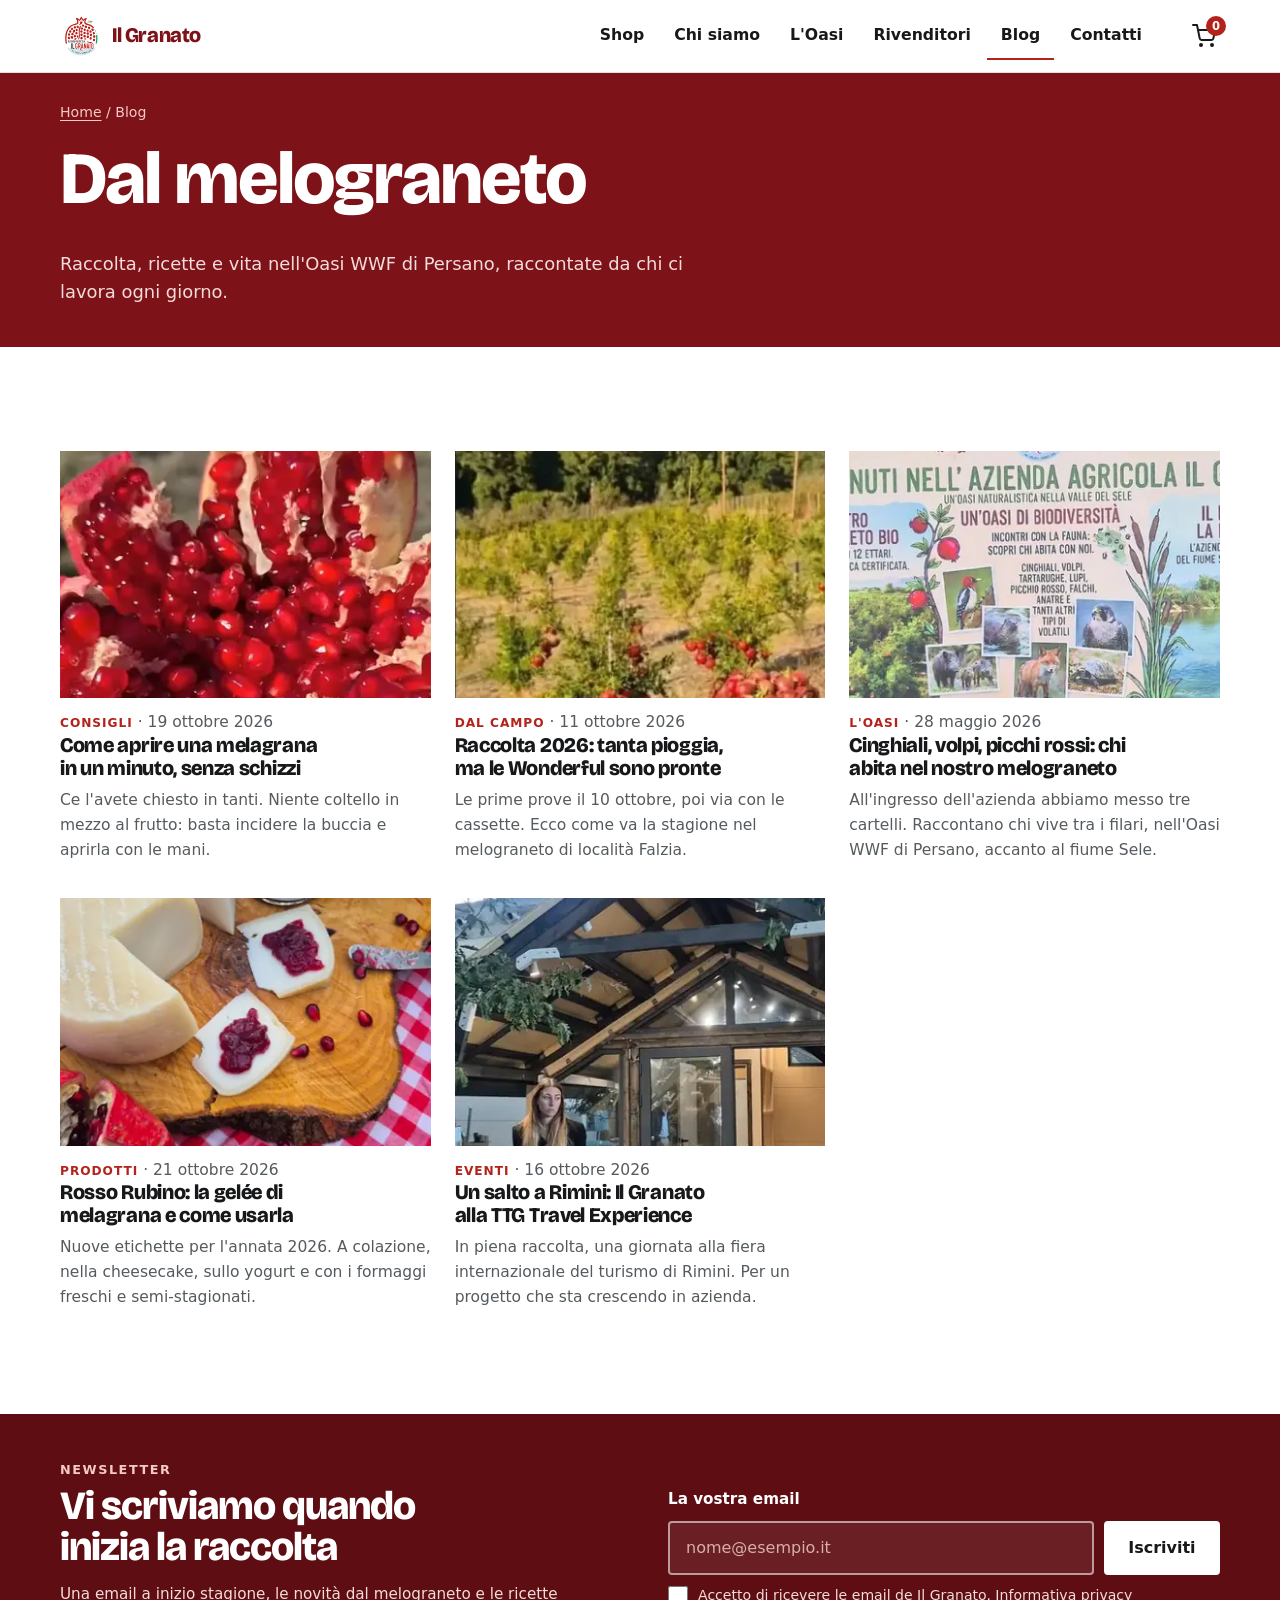
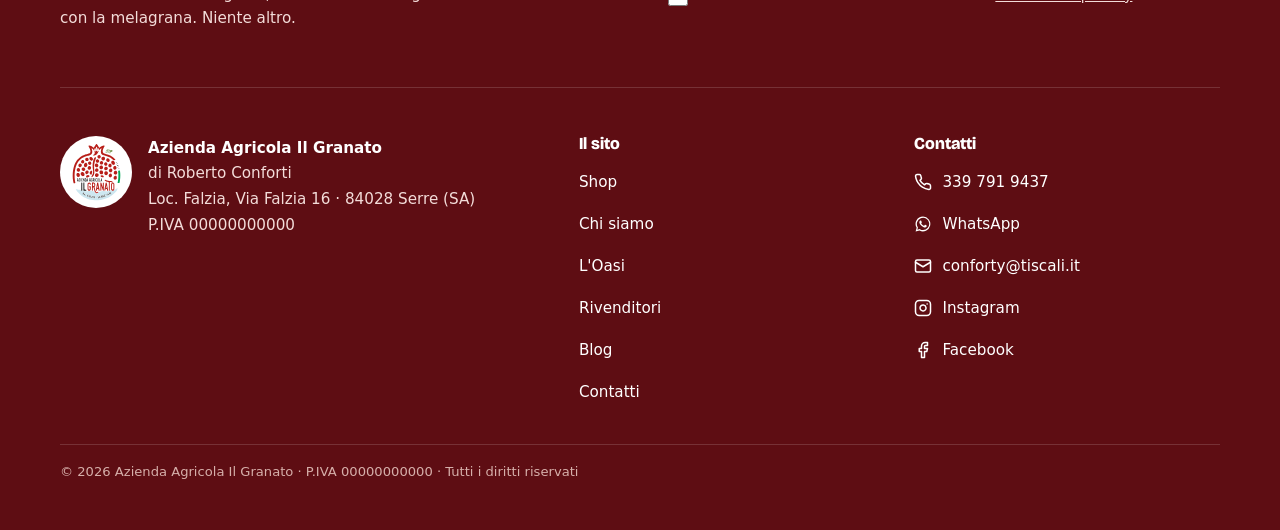
==== commit c0bfd441: "Tolto il pulsante WhatsApp fluttuante Co-Authored-By: Claude Opus 5.5 <noreply@anthropic.com>" ====
--- a/blog.html
+++ b/blog.html
@@ -21,7 +21,7 @@
   <link rel="icon" href="img/logo.svg" type="image/svg+xml">
   
   <link rel="preload" href="fonts/bricolage-800.woff2" as="font" type="font/woff2" crossorigin>
-  <style id="css">@font-face { font-family: "Bricolage"; src: url(fonts/bricolage-800.woff2) format("woff2"); font-weight: 800; font-display: swap; }:root {--granato: #7D1219;--granato-2: #5E0D13;--rosso: #C42A21;--rosso-2: #B3231B;--rosa: #F7C9C4;--sele: #D9ECF2;--sele-2: #1E5470;--bianco: #FFFFFF;--grigio-0: #F3F6F7;--linea: #DDE3E6;--ink: #17181A;--ink-2: #545A5E;--wa: #157A3E;--display: "Bricolage", "Arial Black", system-ui, sans-serif;--sans: system-ui, -apple-system, "Segoe UI", Roboto, "Helvetica Neue", Arial, sans-serif;}*, *::before, *::after { box-sizing: border-box; }html { -webkit-text-size-adjust: 100%; scroll-behavior: smooth; scroll-padding-top: 72px; }body { margin: 0; background: var(--bianco); color: var(--ink); font: 400 1.0625rem/1.6 var(--sans); }img { display: block; max-width: 100%; height: auto; }a { color: inherit; }svg { flex-shrink: 0; }h1, h2, h3 { font-family: var(--display); font-weight: 800; line-height: 1.02; letter-spacing: -.025em; margin: 0 0 .45em; text-wrap: balance; }h1 { font-size: clamp(2.5rem, 10.5vw, 4.6rem); }h2 { font-size: clamp(1.9rem, 7vw, 3.1rem); }h3 { font-size: 1.35rem; letter-spacing: -.015em; line-height: 1.1; }p { margin: 0 0 1em; }.wrap { width: min(100% - 32px, 1160px); margin-inline: auto; }.wrap--narrow { width: min(100% - 32px, 760px); }.sr { position: absolute; width: 1px; height: 1px; overflow: hidden; clip: rect(0 0 0 0); white-space: nowrap; }.skip { position: absolute; left: -999px; top: 8px; z-index: 60; background: var(--ink); color: #fff; padding: 8px 14px; }.skip:focus { left: 8px; }:focus-visible { outline: 3px solid var(--rosso); outline-offset: 3px; }.btn { display: inline-flex; align-items: center; justify-content: center; gap: .6em; min-height: 54px; padding: .85em 1.4em; border: 2px solid var(--rosso-2); border-radius: 4px; background: var(--rosso-2); color: #fff; font: 700 1rem/1.2 var(--sans); text-decoration: none; cursor: pointer; transition: background-color .2s, color .2s, border-color .2s, transform .15s; }.btn:hover { background: var(--granato); border-color: var(--granato); }.btn:active { transform: translateY(1px); }.btn--wa { background: var(--wa); border-color: var(--wa); }.btn--wa:hover { background: #0F5F30; border-color: #0F5F30; }.btn--light { background: #fff; border-color: #fff; color: var(--ink); }.btn--light:hover { background: var(--rosa); border-color: var(--rosa); color: var(--ink); }.btn--light .ico-wa { color: var(--wa); }.btn--light .ico-cart { color: var(--rosso-2); }.btn--line { background: transparent; border-color: rgb(255 255 255 / .7); color: #fff; }.btn--line:hover { background: #fff; color: var(--granato); border-color: #fff; }.btn--line-dark { background: transparent; border-color: var(--ink); color: var(--ink); margin-top: 28px; }.btn--line-dark:hover { background: var(--ink); color: #fff; border-color: var(--ink); }.btn--sm { min-height: 44px; padding: .55em .8em; font-size: .9rem; width: 100%; }.cta-row { display: flex; flex-wrap: wrap; gap: 12px; }.link { display: inline-flex; align-items: center; gap: .4em; font-weight: 700; color: var(--rosso-2); text-underline-offset: 4px; }.top { position: sticky; top: 0; z-index: 30; background: rgb(255 255 255 / .96); backdrop-filter: blur(8px); border-bottom: 1px solid var(--linea); }.top__in { display: grid; grid-template-columns: 48px 1fr 48px; align-items: center; min-height: 64px; }.burger { display: grid; place-items: center; width: 48px; height: 48px; margin-left: -10px; border: 0; background: none; color: var(--ink); cursor: pointer; border-radius: 4px; }.burger:hover { background: var(--grigio-0); }.brand { justify-self: center; display: flex; align-items: center; gap: 10px; text-decoration: none; }.brand span { font: 800 1.3rem/1 var(--display); letter-spacing: -.02em; color: var(--granato); }.nav { display: none; }.cart { justify-self: end; position: relative; display: grid; place-items: center; width: 48px; height: 48px; margin-right: -8px; color: var(--ink); border-radius: 4px; }.cart:hover { background: var(--grigio-0); }.cart__n { position: absolute; top: 4px; right: 2px; min-width: 20px; height: 20px; padding: 0 5px; border-radius: 10px; background: var(--rosso-2); color: #fff; font: 700 .72rem/20px var(--sans); text-align: center; }.cart.bump .cart__n { animation: bump .35s ease; }@keyframes bump { 50% { transform: scale(1.35); } }.drawer { position: fixed; inset: 0; width: 100vw; max-width: none; height: 100vh; height: 100dvh; max-height: none; margin: 0; padding: 0; border: 0; overflow-y: auto; overscroll-behavior: contain; background: var(--granato); color: #fff; }.drawer::backdrop { background: rgb(23 24 26 / .5); }.drawer[open] { animation: drawer-in .28s cubic-bezier(.2,.8,.2,1); }@keyframes drawer-in { from { opacity: 0; transform: translateX(-24px); } }.drawer__in { min-height: 100vh; min-height: 100dvh; display: flex; flex-direction: column; padding: 16px 20px calc(24px + env(safe-area-inset-bottom)); }.drawer__head { display: flex; align-items: center; justify-content: space-between; }.drawer__head img { background: #fff; border-radius: 50%; padding: 4px; }.drawer__x { display: grid; place-items: center; width: 52px; height: 52px; border: 2px solid rgb(255 255 255 / .35); border-radius: 50%; background: none; color: #fff; cursor: pointer; }.drawer__x:hover { background: rgb(255 255 255 / .12); }.drawer__in > nav { flex: 1; }.drawer__list { list-style: none; margin: 20px 0; padding: 0; }.drawer__list a { display: flex; align-items: baseline; gap: 14px; padding: 10px 0; border-bottom: 1px solid rgb(255 255 255 / .16); text-decoration: none; font: 800 clamp(1.7rem, 8.2vw, 2.8rem)/1.1 var(--display); letter-spacing: -.02em; }.drawer__list a:hover { color: var(--rosa); }.drawer__n { font: 600 .8rem/1 var(--sans); letter-spacing: .1em; color: var(--rosa); min-width: 22px; }.drawer__foot { display: grid; gap: 12px; padding-top: 18px; border-top: 1px solid rgb(255 255 255 / .16); font-size: 1rem; }.drawer__foot a, .drawer__foot p { display: flex; align-items: center; gap: 10px; margin: 0; color: #fff; }.drawer__foot a { font-weight: 700; text-decoration: none; min-height: 44px; }.drawer__foot p { color: #F3DCD9; }.drawer__foot svg { color: var(--rosa); }html.menu-aperto, html.menu-aperto body { overflow: hidden; }.hero { background: var(--granato); color: #fff; overflow: hidden; }.hero__in { display: grid; gap: 32px; padding: 32px 0 40px; }.chip { display: inline-flex; align-items: center; gap: 8px; margin-bottom: 20px; padding: 6px 12px; border: 1px solid rgb(255 255 255 / .35); border-radius: 4px; font-size: .88rem; font-weight: 600; color: var(--rosa); }.dot { width: 9px; height: 9px; border-radius: 50%; background: #FF6B5E; box-shadow: 0 0 0 4px rgb(255 107 94 / .25); }.hero h1 { color: #fff; }.hero .lead { color: #F3DCD9; font-size: 1.12rem; max-width: 34em; margin-bottom: 26px; }.hero__pic { position: relative; margin: 0 auto; width: min(78vw, 460px); }.hero__pic::before { content: ""; position: absolute; inset: -14px; border-radius: 50%; background: radial-gradient(circle, rgb(255 255 255 / .28) 0 3px, transparent 4px) 0 0 / 16px 16px;-webkit-mask: radial-gradient(circle, transparent 66%, #000 67%); mask: radial-gradient(circle, transparent 66%, #000 67%); }.hero__tondo { position: relative; width: 100%; aspect-ratio: 1; object-fit: cover; border-radius: 50%; }.hero__logo { position: absolute; right: -6px; bottom: 2%; width: 30%; background: #fff; border-radius: 50%; padding: 6px; box-shadow: 0 8px 24px rgb(0 0 0 / .25); }.ticker { list-style: none; margin: 0; padding: 14px 16px; display: grid; grid-template-columns: 1fr 1fr; gap: 10px 16px; background: var(--granato-2); color: #F3DCD9; font-size: .88rem; font-weight: 600; }.ticker li { display: flex; align-items: center; gap: 8px; }.ticker svg { color: var(--rosa); }.sec { padding: 64px 0; }.sec--sele { background: var(--sele); }.sec--grey { background: var(--grigio-0); }.sec__head { display: grid; grid-template-columns: auto 1fr; gap: 14px; align-items: start; margin-bottom: 30px; border-top: 3px solid var(--ink); padding-top: 14px; }.num { font: 800 1rem/1 var(--display); color: var(--rosso-2); margin: .45em 0 0; }.sec__lead { color: var(--ink-2); font-size: 1.08rem; max-width: 38em; margin: 0; }.kicker { font: 700 .82rem/1.3 var(--sans); letter-spacing: .12em; text-transform: uppercase; color: var(--rosso-2); margin-bottom: 8px; }.oasi { display: grid; gap: 26px; }.oasi__txt p { color: #2B3A40; }.stats { display: grid; grid-template-columns: repeat(3, 1fr); margin: 24px 0 0; border-top: 1px solid rgb(30 84 112 / .3); }.stats div { padding: 14px 8px 0 0; }.stats dt { font: 800 clamp(1.8rem, 8.5vw, 3rem)/1 var(--display); color: var(--granato); letter-spacing: -.03em; }.stats dd { margin: 6px 0 0; font-size: .86rem; color: var(--sele-2); line-height: 1.35; }.cartello { margin: 0; }.cartello img { width: 100%; }.cartello figcaption { margin-top: 8px; font-size: .86rem; color: var(--sele-2); }.quote { margin: 36px 0 0; display: grid; grid-template-columns: 92px 1fr; gap: 18px; align-items: center; }.quote img { width: 92px; height: 92px; object-fit: cover; object-position: top; border-radius: 50%; }.quote blockquote { margin: 0; }.quote p { font: 800 clamp(1.15rem, 4.6vw, 1.6rem)/1.25 var(--display); letter-spacing: -.015em; color: var(--granato); margin-bottom: .4em; }.quote footer { font-size: .9rem; color: var(--sele-2); font-weight: 600; }.b2b { background: var(--ink); color: #fff; padding: 24px 20px 28px; }.b2b .sec__head { border-top-color: var(--rosso); }.b2b .num, .b2b .kicker { color: #FF8A80; }.b2b h2 { color: #fff; }.b2b__body > p { color: #D5D9DB; }.ticks { list-style: none; padding: 0; margin: 0 0 26px; display: grid; gap: 12px; }.ticks li { display: flex; gap: 10px; align-items: flex-start; }.ticks svg { color: #FF8A80; margin-top: 3px; }.grid-shop { display: grid; gap: 14px; }.pcard { position: relative; background: #fff; border: 1px solid var(--linea); display: grid; grid-template-columns: 42% 1fr; }.pcard__img { position: relative; display: block; aspect-ratio: 1; overflow: hidden; background: #EFE9E3; }.pcard__img img { width: 100%; height: 100%; object-fit: cover; transition: transform .5s ease; }@media (max-width: 599px) { .pcard__img { aspect-ratio: auto; min-height: 100%; } .pcard__img img { position: absolute; inset: 0; } }.pcard:hover .pcard__img img { transform: scale(1.04); }.pcard__b { padding: 12px 14px; display: flex; flex-direction: column; gap: 4px; }.pcard h3 { font-size: 1.1rem; line-height: 1.12; margin: 2px 0 0; }.pcard h3 a { text-decoration: none; }.pcard h3 a::after { content: ""; position: absolute; inset: 0; }.pcard h3 a:hover { color: var(--rosso-2); }.fmt { font-size: .86rem; font-weight: 700; color: var(--ink-2); margin: 0; }.pdesc { display: none; font-size: .92rem; color: var(--ink-2); margin: 2px 0 0; }.price { font: 700 1.02rem/1.4 var(--sans); color: var(--granato); margin: 4px 0 10px; }.pcard .btn { position: relative; z-index: 1; margin-top: auto; }.tag { align-self: flex-start; font: 700 .68rem/1 var(--sans); letter-spacing: .08em; text-transform: uppercase; padding: 5px 7px; background: var(--sele); color: var(--sele-2); }.tag--new { background: #FBE3E1; color: var(--granato); }.assure { list-style: none; padding: 0; margin: 26px 0 6px; display: grid; gap: 10px; }.assure li { display: flex; align-items: center; gap: 10px; font-weight: 600; }.assure svg { color: var(--rosso-2); }.assure__note { font-size: .86rem; margin: 0; }.posts { display: grid; gap: 26px; }.post { display: grid; gap: 12px; align-content: start; }.post__img { display: block; aspect-ratio: 3 / 2; overflow: hidden; background: var(--grigio-0); }.post__img img { width: 100%; height: 100%; object-fit: cover; transition: transform .4s ease; }.post:hover .post__img img { transform: scale(1.04); }.post__meta { font-size: .84rem; color: var(--ink-2); margin: 0 0 6px; }.post__meta span { font-weight: 700; color: var(--rosso-2); text-transform: uppercase; letter-spacing: .08em; font-size: .76rem; }.post h3 { font-size: 1.3rem; margin-bottom: .35em; }.post h3 a { text-decoration: none; }.post h3 a:hover { color: var(--rosso-2); }.post p { color: var(--ink-2); font-size: .97rem; margin: 0; }@media (max-width: 599px) {.posts:not(.posts--all) .post { grid-template-columns: 112px 1fr; gap: 14px; }.posts:not(.posts--all) .post__img { width: 112px; height: 112px; aspect-ratio: auto; }.posts:not(.posts--all) .post h3 { font-size: 1.1rem; }.posts:not(.posts--all) .post p:last-child { display: none; }}.visit { background: var(--granato); color: #fff; padding: 48px 0; }.visit__in { display: grid; gap: 22px; }.visit h2 { color: #fff; }.visit p { color: #F3DCD9; margin: 0; }.pagehead { background: var(--granato); color: #fff; padding: 28px 0 40px; }.pagehead h1 { color: #fff; }.pagehead .lead { color: #F3DCD9; font-size: 1.12rem; max-width: 36em; margin: 0; }.crumbs { font-size: .88rem; color: var(--ink-2); margin-bottom: 18px; }.crumbs a { text-underline-offset: 3px; }.crumbs--light { color: var(--rosa); }.article__head { background: var(--granato); color: #fff; padding: 26px 0 36px; }.article__head h1 { color: #fff; font-size: clamp(2.1rem, 8.5vw, 3.6rem); margin: 0; }.post__meta--light { color: #F3DCD9; }.post__meta--light span { color: var(--rosa); }.article__img { width: 100%; aspect-ratio: 16 / 9; margin: 24px 0; object-fit: cover; }.prose { font-size: 1.1rem; line-height: 1.7; }.prose h2 { font-size: 1.6rem; margin: 1.4em 0 .4em; }.prose ol, .prose ul { padding-left: 1.2em; }.prose li { margin-bottom: .6em; }.article__src { font-size: .9rem; color: var(--ink-2); }.article__cta { margin: 32px 0 0; padding: 20px; border-left: 4px solid var(--rosso-2); background: var(--grigio-0); display: grid; gap: 14px; }.article__cta p { margin: 0; }.h-more { font-size: 1.8rem; border-top: 3px solid var(--ink); padding-top: 14px; }.contact { display: grid; gap: 32px; }.contact__cards { display: grid; gap: 10px; align-content: start; }.ccard { display: flex; gap: 14px; align-items: flex-start; padding: 18px; border: 1px solid var(--linea); text-decoration: none; transition: border-color .2s, background-color .2s; }.ccard:hover { border-color: var(--rosso-2); background: #FFF8F7; }.ccard svg { color: var(--rosso-2); margin-top: 2px; }.ccard span { display: grid; gap: 2px; font-size: 1.02rem; }.ccard b { font: 800 1.15rem/1.1 var(--display); letter-spacing: -.01em; }.ccard small { color: var(--ink-2); font-size: .88rem; }.ccard--wa { background: var(--wa); border-color: var(--wa); color: #fff; }.ccard--wa svg, .ccard--wa small { color: #DDF2E4; }.ccard--wa:hover { background: #0F5F30; border-color: #0F5F30; }.form { display: grid; gap: 8px; padding: 22px 20px; background: var(--grigio-0); align-content: start; }.form h2 { font-size: 1.7rem; margin: 0; }.form__hint { color: var(--ink-2); font-size: .95rem; }.form > label { font-weight: 700; margin-top: 6px; }.form input:not([type=radio]), .form textarea { width: 100%; min-height: 50px; padding: 12px 14px; border: 1.5px solid #8E999F; border-radius: 4px; font: 1rem/1.4 var(--sans); background: #fff; color: var(--ink); }.form input:focus, .form textarea:focus { outline: 3px solid var(--rosso); outline-offset: 1px; border-color: var(--ink); }.form .opts { margin: 8px 0 0; }.form .btn { margin-top: 12px; }.hours { display: grid; gap: 24px; align-items: center; }.hours img { width: 100%; }.about__txt p { color: var(--ink-2); font-size: 1.08rem; }.about__txt .link { margin-top: 6px; }.values { list-style: none; margin: 0; padding: 0; display: grid; gap: 28px; }.values li { border-top: 3px solid var(--rosso-2); padding-top: 16px; }.values svg { display: block; color: var(--rosso-2); margin-bottom: 10px; }.values h3 { margin-bottom: .35em; }.values p { color: var(--ink-2); margin: 0; }.specs__dl { margin: 0; }.specs__dl div { display: grid; grid-template-columns: 150px 1fr; gap: 10px; padding: 12px 0; border-bottom: 1px solid rgb(30 84 112 / .25); }.specs__dl dt { font-weight: 700; }.specs__dl dd { margin: 0; }.pdp { padding: 16px 0 64px; }.pdp__top { display: grid; gap: 24px; }.gallery { margin-inline: -16px; }.gallery { position: relative; }.gallery__main { width: 100%; aspect-ratio: 1; object-fit: cover; background: #EFE9E3; }.thumbs { display: grid; grid-template-columns: repeat(4, 1fr); gap: 8px; margin: 8px 16px 0; }.thumbs button { padding: 0; border: 2px solid transparent; overflow: hidden; background: none; cursor: pointer; aspect-ratio: 1; }.thumbs button[aria-pressed="true"] { border-color: var(--rosso-2); }.thumbs img { width: 100%; height: 100%; object-fit: cover; }.buy h1 { font-size: clamp(2.1rem, 8vw, 3rem); margin-top: 12px; }.buy__sub { color: var(--ink-2); font-size: 1.08rem; }.buy__price { font: 700 1.5rem/1.3 var(--sans); color: var(--granato); }.buy__price small { font-size: .9rem; font-weight: 500; color: var(--ink-2); }.opts { border: 0; padding: 0; margin: 0 0 18px; display: flex; flex-wrap: wrap; gap: 8px; }.opts legend { font-weight: 700; margin-bottom: 8px; padding: 0; }.opts input { position: absolute; opacity: 0; width: 1px; height: 1px; }.opts span { display: inline-flex; align-items: center; min-height: 48px; padding: 0 20px; border: 2px solid var(--linea); border-radius: 4px; background: #fff; font-weight: 700; cursor: pointer; }.opts input:checked + span { border-color: var(--rosso-2); color: var(--granato); background: #FFF3F2; }.opts input:focus-visible + span { outline: 3px solid var(--rosso); outline-offset: 2px; }.opts--sm span { min-height: 44px; padding: 0 14px; font-size: .95rem; }.qty { margin-bottom: 18px; }.qty label { display: block; font-weight: 700; margin-bottom: 8px; }.qty__ctl { display: inline-flex; border: 2px solid var(--linea); border-radius: 4px; overflow: hidden; }.qty__ctl button { width: 48px; height: 48px; border: 0; background: #fff; font-size: 1.4rem; cursor: pointer; color: var(--ink); }.qty__ctl button:hover { background: var(--grigio-0); }.qty__ctl input { width: 52px; border: 0; text-align: center; font: 700 1.05rem var(--sans); color: var(--ink); -moz-appearance: textfield; }.qty__ctl input::-webkit-inner-spin-button { -webkit-appearance: none; }.buy__bar { position: fixed; left: 0; right: 0; bottom: 0; z-index: 25; display: flex; align-items: center; gap: 12px; justify-content: space-between; padding: 10px 16px calc(10px + env(safe-area-inset-bottom)); background: #fff; border-top: 1px solid var(--linea); box-shadow: 0 -6px 20px rgb(23 24 26 / .08); }.buy__bar-price { margin: 0; font: 700 1rem/1.25 var(--sans); color: var(--granato); display: flex; flex-direction: column; }.buy__bar-price small { font-size: .8rem; font-weight: 500; color: var(--ink-2); }.buy__bar .btn { flex: 1; max-width: 250px; }.buy__assure { list-style: none; padding: 0; margin: 4px 0 18px; display: grid; gap: 10px; font-size: .95rem; }.buy__assure li { display: flex; align-items: center; gap: 10px; flex-wrap: wrap; }.buy__assure svg { color: var(--rosso-2); }.ask { display: flex; gap: 12px; align-items: center; padding: 14px 16px; background: #E7F3EA; color: #0F4A26; text-decoration: none; }.ask svg { color: var(--wa); }.ask:hover { background: #D8ECDE; }.pdp__body { display: grid; gap: 28px; margin-top: 44px; }.desc h2, .specs h2 { font-size: 1.45rem; margin: 1.2em 0 .4em; }.desc h2:first-child, .specs h2:first-child { margin-top: 0; }.desc p, .specs p { color: var(--ink-2); }.specs { background: var(--grigio-0); padding: 20px; }.specs dl { margin: 0; }.specs dl div { display: grid; grid-template-columns: 110px 1fr; gap: 10px; padding: 10px 0; border-bottom: 1px solid var(--linea); }.specs dt { font-weight: 700; }.specs dd { margin: 0; color: var(--ink-2); }.related { margin-top: 56px; }.related h2 { font-size: 1.8rem; border-top: 3px solid var(--ink); padding-top: 14px; }.has-bar .foot { padding-bottom: 110px; }.has-bar .toast { bottom: 96px; }.news { display: grid; gap: 20px; padding: 0 0 40px; margin-bottom: 40px; border-bottom: 1px solid rgb(255 255 255 / .15); }.news__k { font: 700 .8rem/1.3 var(--sans); letter-spacing: .12em; text-transform: uppercase; color: var(--rosa); margin-bottom: 8px; }.news h2 { color: #fff; font-size: clamp(1.7rem, 6.5vw, 2.5rem); margin-bottom: .35em; }.news__txt p:last-child { margin: 0; color: #F3DCD9; max-width: 34em; }.news__form { display: grid; gap: 10px; align-content: start; }.news__form > label:first-child { font-weight: 700; color: #fff; }.news__row { display: grid; gap: 10px; }.news__row input { width: 100%; min-height: 54px; padding: 12px 16px; border: 2px solid rgb(255 255 255 / .55); border-radius: 4px; background: rgb(255 255 255 / .08); color: #fff; font: 1rem/1.4 var(--sans); }.news__row input::placeholder { color: #D6AFAA; }.news__row input:focus { outline: 3px solid var(--rosa); outline-offset: 1px; border-color: #fff; }.news__ok { display: flex; gap: 10px; align-items: flex-start; font-size: .88rem; color: #F3DCD9; line-height: 1.45; }.news__ok input { width: 20px; height: 20px; margin: 1px 0 0; accent-color: var(--rosa); flex-shrink: 0; }.foot { background: var(--granato-2); color: #F3DCD9; padding: 48px 0 110px; font-size: .95rem; }.foot__grid { display: grid; gap: 30px; }.foot__brand { display: flex; gap: 16px; align-items: flex-start; }.foot__brand img { background: #fff; border-radius: 50%; padding: 5px; width: 72px; height: 72px; }.foot__brand b { color: #fff; }.foot__brand p { margin: 0; line-height: 1.7; }.foot__col { display: grid; gap: 2px; align-content: start; }.foot__t { font: 800 1.05rem/1 var(--display); color: #fff; margin: 0 0 8px; }.foot__col a { display: inline-flex; align-items: center; gap: 10px; min-height: 40px; text-decoration: none; color: #fff; }.foot__col a:hover { color: var(--rosa); }.foot__note { font-size: .82rem; color: #D6AFAA; margin: 32px 0 0; padding-top: 16px; border-top: 1px solid rgb(255 255 255 / .15); }.fab { position: fixed; right: 16px; bottom: 16px; z-index: 20; display: inline-flex; align-items: center; gap: 8px; min-height: 48px; padding: 0 16px 0 14px; border-radius: 4px; background: var(--ink); color: #fff; font: 700 .95rem/1 var(--sans); text-decoration: none; box-shadow: 0 8px 24px rgb(23 24 26 / .28); transition: background-color .2s, transform .15s; }.fab svg { color: #4ADE80; }.fab:hover { background: var(--granato); }.fab:active { transform: translateY(1px); }.toast { position: fixed; left: 50%; bottom: 88px; transform: translateX(-50%); z-index: 40; background: var(--ink); color: #fff; padding: 12px 18px; font-weight: 600; font-size: .95rem; max-width: calc(100vw - 32px); }@media (min-width: 600px) {.values { grid-template-columns: 1fr 1fr; }.grid-shop { grid-template-columns: repeat(3, 1fr); gap: 14px; }.pcard { grid-template-columns: 1fr; }.pdesc { display: block; }.posts { grid-template-columns: repeat(3, 1fr); }.posts--all { grid-template-columns: repeat(2, 1fr); gap: 36px 24px; }.quote { grid-template-columns: 130px 1fr; }.quote img { width: 130px; height: 130px; }.b2b { padding: 36px; }}@media (min-width: 960px) {.top__in { grid-template-columns: auto 1fr auto; gap: 24px; min-height: 72px; }.burger { display: none; }.brand { justify-self: start; }.nav { display: flex; gap: 2px; justify-self: end; }.nav a { padding: 10px 14px; text-decoration: none; font-weight: 600; font-size: .98rem; border-bottom: 2px solid transparent; }.nav a:hover, .nav a[aria-current] { border-bottom-color: var(--rosso-2); }.hero__in { grid-template-columns: 1.15fr 1fr; align-items: center; gap: 56px; padding: 64px 0 72px; }.hero__pic { width: 460px; margin-right: 0; }.ticker { display: flex; justify-content: center; gap: 48px; font-size: .95rem; }.sec { padding: 104px 0; }.sec__head { grid-template-columns: 90px 1fr; margin-bottom: 44px; }.num { font-size: 1.3rem; }.oasi { grid-template-columns: 1fr 1.1fr; gap: 56px; align-items: start; }.quote { max-width: 860px; margin-top: 56px; }.b2b { display: grid; grid-template-columns: 1fr 1fr; gap: 56px; padding: 56px; }.b2b .sec__head { margin: 0; grid-template-columns: 60px 1fr; }.grid-shop { gap: 24px; }.posts--all { grid-template-columns: repeat(3, 1fr); }.pcard__b { padding: 18px 20px 20px; }.pcard h3 { font-size: 1.35rem; }.visit__in { grid-template-columns: 1.3fr 1fr; align-items: center; }.visit .cta-row { justify-content: flex-end; }.contact { grid-template-columns: 1fr 1fr; gap: 48px; }.hours { grid-template-columns: 1.2fr 1fr; gap: 56px; }.values { grid-template-columns: repeat(4, 1fr); gap: 32px; }.pdp { padding-top: 28px; }.pdp__top { grid-template-columns: 540px 1fr; gap: 56px; align-items: start; }.gallery { margin: 0; }.thumbs { margin: 8px 0 0; }.buy { position: sticky; top: 96px; }.buy__bar { position: static; padding: 0; background: none; border: 0; box-shadow: none; margin-bottom: 18px; }.buy__bar-price { display: none; }.buy__bar .btn { max-width: none; }.has-bar .foot { padding-bottom: 48px; }.has-bar .toast { bottom: 24px; }.pdp__body { grid-template-columns: 1.4fr 1fr; gap: 56px; align-items: start; }.foot { padding-bottom: 48px; }.foot__grid { grid-template-columns: 1.6fr 1fr 1fr; }.news { grid-template-columns: 1fr 1fr; gap: 56px; align-items: center; padding-bottom: 56px; margin-bottom: 48px; }.news__row { grid-template-columns: 1fr auto; }}@media (prefers-reduced-motion: reduce) {html { scroll-behavior: auto; }*, *::before, *::after { transition: none !important; animation: none !important; }}</style>
+  <style id="css">@font-face { font-family: "Bricolage"; src: url(fonts/bricolage-800.woff2) format("woff2"); font-weight: 800; font-display: swap; }:root {--granato: #7D1219;--granato-2: #5E0D13;--rosso: #C42A21;--rosso-2: #B3231B;--rosa: #F7C9C4;--sele: #D9ECF2;--sele-2: #1E5470;--bianco: #FFFFFF;--grigio-0: #F3F6F7;--linea: #DDE3E6;--ink: #17181A;--ink-2: #545A5E;--wa: #157A3E;--display: "Bricolage", "Arial Black", system-ui, sans-serif;--sans: system-ui, -apple-system, "Segoe UI", Roboto, "Helvetica Neue", Arial, sans-serif;}*, *::before, *::after { box-sizing: border-box; }html { -webkit-text-size-adjust: 100%; scroll-behavior: smooth; scroll-padding-top: 72px; }body { margin: 0; background: var(--bianco); color: var(--ink); font: 400 1.0625rem/1.6 var(--sans); }img { display: block; max-width: 100%; height: auto; }a { color: inherit; }svg { flex-shrink: 0; }h1, h2, h3 { font-family: var(--display); font-weight: 800; line-height: 1.02; letter-spacing: -.025em; margin: 0 0 .45em; text-wrap: balance; }h1 { font-size: clamp(2.5rem, 10.5vw, 4.6rem); }h2 { font-size: clamp(1.9rem, 7vw, 3.1rem); }h3 { font-size: 1.35rem; letter-spacing: -.015em; line-height: 1.1; }p { margin: 0 0 1em; }.wrap { width: min(100% - 32px, 1160px); margin-inline: auto; }.wrap--narrow { width: min(100% - 32px, 760px); }.sr { position: absolute; width: 1px; height: 1px; overflow: hidden; clip: rect(0 0 0 0); white-space: nowrap; }.skip { position: absolute; left: -999px; top: 8px; z-index: 60; background: var(--ink); color: #fff; padding: 8px 14px; }.skip:focus { left: 8px; }:focus-visible { outline: 3px solid var(--rosso); outline-offset: 3px; }.btn { display: inline-flex; align-items: center; justify-content: center; gap: .6em; min-height: 54px; padding: .85em 1.4em; border: 2px solid var(--rosso-2); border-radius: 4px; background: var(--rosso-2); color: #fff; font: 700 1rem/1.2 var(--sans); text-decoration: none; cursor: pointer; transition: background-color .2s, color .2s, border-color .2s, transform .15s; }.btn:hover { background: var(--granato); border-color: var(--granato); }.btn:active { transform: translateY(1px); }.btn--wa { background: var(--wa); border-color: var(--wa); }.btn--wa:hover { background: #0F5F30; border-color: #0F5F30; }.btn--light { background: #fff; border-color: #fff; color: var(--ink); }.btn--light:hover { background: var(--rosa); border-color: var(--rosa); color: var(--ink); }.btn--light .ico-wa { color: var(--wa); }.btn--light .ico-cart { color: var(--rosso-2); }.btn--line { background: transparent; border-color: rgb(255 255 255 / .7); color: #fff; }.btn--line:hover { background: #fff; color: var(--granato); border-color: #fff; }.btn--line-dark { background: transparent; border-color: var(--ink); color: var(--ink); margin-top: 28px; }.btn--line-dark:hover { background: var(--ink); color: #fff; border-color: var(--ink); }.btn--sm { min-height: 44px; padding: .55em .8em; font-size: .9rem; width: 100%; }.cta-row { display: flex; flex-wrap: wrap; gap: 12px; }.link { display: inline-flex; align-items: center; gap: .4em; font-weight: 700; color: var(--rosso-2); text-underline-offset: 4px; }.top { position: sticky; top: 0; z-index: 30; background: rgb(255 255 255 / .96); backdrop-filter: blur(8px); border-bottom: 1px solid var(--linea); }.top__in { display: grid; grid-template-columns: 48px 1fr 48px; align-items: center; min-height: 64px; }.burger { display: grid; place-items: center; width: 48px; height: 48px; margin-left: -10px; border: 0; background: none; color: var(--ink); cursor: pointer; border-radius: 4px; }.burger:hover { background: var(--grigio-0); }.brand { justify-self: center; display: flex; align-items: center; gap: 10px; text-decoration: none; }.brand span { font: 800 1.3rem/1 var(--display); letter-spacing: -.02em; color: var(--granato); }.nav { display: none; }.cart { justify-self: end; position: relative; display: grid; place-items: center; width: 48px; height: 48px; margin-right: -8px; color: var(--ink); border-radius: 4px; }.cart:hover { background: var(--grigio-0); }.cart__n { position: absolute; top: 4px; right: 2px; min-width: 20px; height: 20px; padding: 0 5px; border-radius: 10px; background: var(--rosso-2); color: #fff; font: 700 .72rem/20px var(--sans); text-align: center; }.cart.bump .cart__n { animation: bump .35s ease; }@keyframes bump { 50% { transform: scale(1.35); } }.drawer { position: fixed; inset: 0; width: 100vw; max-width: none; height: 100vh; height: 100dvh; max-height: none; margin: 0; padding: 0; border: 0; overflow-y: auto; overscroll-behavior: contain; background: var(--granato); color: #fff; }.drawer::backdrop { background: rgb(23 24 26 / .5); }.drawer[open] { animation: drawer-in .28s cubic-bezier(.2,.8,.2,1); }@keyframes drawer-in { from { opacity: 0; transform: translateX(-24px); } }.drawer__in { min-height: 100vh; min-height: 100dvh; display: flex; flex-direction: column; padding: 16px 20px calc(24px + env(safe-area-inset-bottom)); }.drawer__head { display: flex; align-items: center; justify-content: space-between; }.drawer__head img { background: #fff; border-radius: 50%; padding: 4px; }.drawer__x { display: grid; place-items: center; width: 52px; height: 52px; border: 2px solid rgb(255 255 255 / .35); border-radius: 50%; background: none; color: #fff; cursor: pointer; }.drawer__x:hover { background: rgb(255 255 255 / .12); }.drawer__in > nav { flex: 1; }.drawer__list { list-style: none; margin: 20px 0; padding: 0; }.drawer__list a { display: flex; align-items: baseline; gap: 14px; padding: 10px 0; border-bottom: 1px solid rgb(255 255 255 / .16); text-decoration: none; font: 800 clamp(1.7rem, 8.2vw, 2.8rem)/1.1 var(--display); letter-spacing: -.02em; }.drawer__list a:hover { color: var(--rosa); }.drawer__n { font: 600 .8rem/1 var(--sans); letter-spacing: .1em; color: var(--rosa); min-width: 22px; }.drawer__foot { display: grid; gap: 12px; padding-top: 18px; border-top: 1px solid rgb(255 255 255 / .16); font-size: 1rem; }.drawer__foot a, .drawer__foot p { display: flex; align-items: center; gap: 10px; margin: 0; color: #fff; }.drawer__foot a { font-weight: 700; text-decoration: none; min-height: 44px; }.drawer__foot p { color: #F3DCD9; }.drawer__foot svg { color: var(--rosa); }html.menu-aperto, html.menu-aperto body { overflow: hidden; }.hero { background: var(--granato); color: #fff; overflow: hidden; }.hero__in { display: grid; gap: 32px; padding: 32px 0 40px; }.chip { display: inline-flex; align-items: center; gap: 8px; margin-bottom: 20px; padding: 6px 12px; border: 1px solid rgb(255 255 255 / .35); border-radius: 4px; font-size: .88rem; font-weight: 600; color: var(--rosa); }.dot { width: 9px; height: 9px; border-radius: 50%; background: #FF6B5E; box-shadow: 0 0 0 4px rgb(255 107 94 / .25); }.hero h1 { color: #fff; }.hero .lead { color: #F3DCD9; font-size: 1.12rem; max-width: 34em; margin-bottom: 26px; }.hero__pic { position: relative; margin: 0 auto; width: min(78vw, 460px); }.hero__pic::before { content: ""; position: absolute; inset: -14px; border-radius: 50%; background: radial-gradient(circle, rgb(255 255 255 / .28) 0 3px, transparent 4px) 0 0 / 16px 16px;-webkit-mask: radial-gradient(circle, transparent 66%, #000 67%); mask: radial-gradient(circle, transparent 66%, #000 67%); }.hero__tondo { position: relative; width: 100%; aspect-ratio: 1; object-fit: cover; border-radius: 50%; }.hero__logo { position: absolute; right: -6px; bottom: 2%; width: 30%; background: #fff; border-radius: 50%; padding: 6px; box-shadow: 0 8px 24px rgb(0 0 0 / .25); }.ticker { list-style: none; margin: 0; padding: 14px 16px; display: grid; grid-template-columns: 1fr 1fr; gap: 10px 16px; background: var(--granato-2); color: #F3DCD9; font-size: .88rem; font-weight: 600; }.ticker li { display: flex; align-items: center; gap: 8px; }.ticker svg { color: var(--rosa); }.sec { padding: 64px 0; }.sec--sele { background: var(--sele); }.sec--grey { background: var(--grigio-0); }.sec__head { display: grid; grid-template-columns: auto 1fr; gap: 14px; align-items: start; margin-bottom: 30px; border-top: 3px solid var(--ink); padding-top: 14px; }.num { font: 800 1rem/1 var(--display); color: var(--rosso-2); margin: .45em 0 0; }.sec__lead { color: var(--ink-2); font-size: 1.08rem; max-width: 38em; margin: 0; }.kicker { font: 700 .82rem/1.3 var(--sans); letter-spacing: .12em; text-transform: uppercase; color: var(--rosso-2); margin-bottom: 8px; }.oasi { display: grid; gap: 26px; }.oasi__txt p { color: #2B3A40; }.stats { display: grid; grid-template-columns: repeat(3, 1fr); margin: 24px 0 0; border-top: 1px solid rgb(30 84 112 / .3); }.stats div { padding: 14px 8px 0 0; }.stats dt { font: 800 clamp(1.8rem, 8.5vw, 3rem)/1 var(--display); color: var(--granato); letter-spacing: -.03em; }.stats dd { margin: 6px 0 0; font-size: .86rem; color: var(--sele-2); line-height: 1.35; }.cartello { margin: 0; }.cartello img { width: 100%; }.cartello figcaption { margin-top: 8px; font-size: .86rem; color: var(--sele-2); }.quote { margin: 36px 0 0; display: grid; grid-template-columns: 92px 1fr; gap: 18px; align-items: center; }.quote img { width: 92px; height: 92px; object-fit: cover; object-position: top; border-radius: 50%; }.quote blockquote { margin: 0; }.quote p { font: 800 clamp(1.15rem, 4.6vw, 1.6rem)/1.25 var(--display); letter-spacing: -.015em; color: var(--granato); margin-bottom: .4em; }.quote footer { font-size: .9rem; color: var(--sele-2); font-weight: 600; }.b2b { background: var(--ink); color: #fff; padding: 24px 20px 28px; }.b2b .sec__head { border-top-color: var(--rosso); }.b2b .num, .b2b .kicker { color: #FF8A80; }.b2b h2 { color: #fff; }.b2b__body > p { color: #D5D9DB; }.ticks { list-style: none; padding: 0; margin: 0 0 26px; display: grid; gap: 12px; }.ticks li { display: flex; gap: 10px; align-items: flex-start; }.ticks svg { color: #FF8A80; margin-top: 3px; }.grid-shop { display: grid; gap: 14px; }.pcard { position: relative; background: #fff; border: 1px solid var(--linea); display: grid; grid-template-columns: 42% 1fr; }.pcard__img { position: relative; display: block; aspect-ratio: 1; overflow: hidden; background: #EFE9E3; }.pcard__img img { width: 100%; height: 100%; object-fit: cover; transition: transform .5s ease; }@media (max-width: 599px) { .pcard__img { aspect-ratio: auto; min-height: 100%; } .pcard__img img { position: absolute; inset: 0; } }.pcard:hover .pcard__img img { transform: scale(1.04); }.pcard__b { padding: 12px 14px; display: flex; flex-direction: column; gap: 4px; }.pcard h3 { font-size: 1.1rem; line-height: 1.12; margin: 2px 0 0; }.pcard h3 a { text-decoration: none; }.pcard h3 a::after { content: ""; position: absolute; inset: 0; }.pcard h3 a:hover { color: var(--rosso-2); }.fmt { font-size: .86rem; font-weight: 700; color: var(--ink-2); margin: 0; }.pdesc { display: none; font-size: .92rem; color: var(--ink-2); margin: 2px 0 0; }.price { font: 700 1.02rem/1.4 var(--sans); color: var(--granato); margin: 4px 0 10px; }.pcard .btn { position: relative; z-index: 1; margin-top: auto; }.tag { align-self: flex-start; font: 700 .68rem/1 var(--sans); letter-spacing: .08em; text-transform: uppercase; padding: 5px 7px; background: var(--sele); color: var(--sele-2); }.tag--new { background: #FBE3E1; color: var(--granato); }.assure { list-style: none; padding: 0; margin: 26px 0 6px; display: grid; gap: 10px; }.assure li { display: flex; align-items: center; gap: 10px; font-weight: 600; }.assure svg { color: var(--rosso-2); }.assure__note { font-size: .86rem; margin: 0; }.posts { display: grid; gap: 26px; }.post { display: grid; gap: 12px; align-content: start; }.post__img { display: block; aspect-ratio: 3 / 2; overflow: hidden; background: var(--grigio-0); }.post__img img { width: 100%; height: 100%; object-fit: cover; transition: transform .4s ease; }.post:hover .post__img img { transform: scale(1.04); }.post__meta { font-size: .84rem; color: var(--ink-2); margin: 0 0 6px; }.post__meta span { font-weight: 700; color: var(--rosso-2); text-transform: uppercase; letter-spacing: .08em; font-size: .76rem; }.post h3 { font-size: 1.3rem; margin-bottom: .35em; }.post h3 a { text-decoration: none; }.post h3 a:hover { color: var(--rosso-2); }.post p { color: var(--ink-2); font-size: .97rem; margin: 0; }@media (max-width: 599px) {.posts:not(.posts--all) .post { grid-template-columns: 112px 1fr; gap: 14px; }.posts:not(.posts--all) .post__img { width: 112px; height: 112px; aspect-ratio: auto; }.posts:not(.posts--all) .post h3 { font-size: 1.1rem; }.posts:not(.posts--all) .post p:last-child { display: none; }}.visit { background: var(--granato); color: #fff; padding: 48px 0; }.visit__in { display: grid; gap: 22px; }.visit h2 { color: #fff; }.visit p { color: #F3DCD9; margin: 0; }.pagehead { background: var(--granato); color: #fff; padding: 28px 0 40px; }.pagehead h1 { color: #fff; }.pagehead .lead { color: #F3DCD9; font-size: 1.12rem; max-width: 36em; margin: 0; }.crumbs { font-size: .88rem; color: var(--ink-2); margin-bottom: 18px; }.crumbs a { text-underline-offset: 3px; }.crumbs--light { color: var(--rosa); }.article__head { background: var(--granato); color: #fff; padding: 26px 0 36px; }.article__head h1 { color: #fff; font-size: clamp(2.1rem, 8.5vw, 3.6rem); margin: 0; }.post__meta--light { color: #F3DCD9; }.post__meta--light span { color: var(--rosa); }.article__img { width: 100%; aspect-ratio: 16 / 9; margin: 24px 0; object-fit: cover; }.prose { font-size: 1.1rem; line-height: 1.7; }.prose h2 { font-size: 1.6rem; margin: 1.4em 0 .4em; }.prose ol, .prose ul { padding-left: 1.2em; }.prose li { margin-bottom: .6em; }.article__src { font-size: .9rem; color: var(--ink-2); }.article__cta { margin: 32px 0 0; padding: 20px; border-left: 4px solid var(--rosso-2); background: var(--grigio-0); display: grid; gap: 14px; }.article__cta p { margin: 0; }.h-more { font-size: 1.8rem; border-top: 3px solid var(--ink); padding-top: 14px; }.contact { display: grid; gap: 32px; }.contact__cards { display: grid; gap: 10px; align-content: start; }.ccard { display: flex; gap: 14px; align-items: flex-start; padding: 18px; border: 1px solid var(--linea); text-decoration: none; transition: border-color .2s, background-color .2s; }.ccard:hover { border-color: var(--rosso-2); background: #FFF8F7; }.ccard svg { color: var(--rosso-2); margin-top: 2px; }.ccard span { display: grid; gap: 2px; font-size: 1.02rem; }.ccard b { font: 800 1.15rem/1.1 var(--display); letter-spacing: -.01em; }.ccard small { color: var(--ink-2); font-size: .88rem; }.ccard--wa { background: var(--wa); border-color: var(--wa); color: #fff; }.ccard--wa svg, .ccard--wa small { color: #DDF2E4; }.ccard--wa:hover { background: #0F5F30; border-color: #0F5F30; }.form { display: grid; gap: 8px; padding: 22px 20px; background: var(--grigio-0); align-content: start; }.form h2 { font-size: 1.7rem; margin: 0; }.form__hint { color: var(--ink-2); font-size: .95rem; }.form > label { font-weight: 700; margin-top: 6px; }.form input:not([type=radio]), .form textarea { width: 100%; min-height: 50px; padding: 12px 14px; border: 1.5px solid #8E999F; border-radius: 4px; font: 1rem/1.4 var(--sans); background: #fff; color: var(--ink); }.form input:focus, .form textarea:focus { outline: 3px solid var(--rosso); outline-offset: 1px; border-color: var(--ink); }.form .opts { margin: 8px 0 0; }.form .btn { margin-top: 12px; }.hours { display: grid; gap: 24px; align-items: center; }.hours img { width: 100%; }.about__txt p { color: var(--ink-2); font-size: 1.08rem; }.about__txt .link { margin-top: 6px; }.values { list-style: none; margin: 0; padding: 0; display: grid; gap: 28px; }.values li { border-top: 3px solid var(--rosso-2); padding-top: 16px; }.values svg { display: block; color: var(--rosso-2); margin-bottom: 10px; }.values h3 { margin-bottom: .35em; }.values p { color: var(--ink-2); margin: 0; }.specs__dl { margin: 0; }.specs__dl div { display: grid; grid-template-columns: 150px 1fr; gap: 10px; padding: 12px 0; border-bottom: 1px solid rgb(30 84 112 / .25); }.specs__dl dt { font-weight: 700; }.specs__dl dd { margin: 0; }.pdp { padding: 16px 0 64px; }.pdp__top { display: grid; gap: 24px; }.gallery { margin-inline: -16px; }.gallery { position: relative; }.gallery__main { width: 100%; aspect-ratio: 1; object-fit: cover; background: #EFE9E3; }.thumbs { display: grid; grid-template-columns: repeat(4, 1fr); gap: 8px; margin: 8px 16px 0; }.thumbs button { padding: 0; border: 2px solid transparent; overflow: hidden; background: none; cursor: pointer; aspect-ratio: 1; }.thumbs button[aria-pressed="true"] { border-color: var(--rosso-2); }.thumbs img { width: 100%; height: 100%; object-fit: cover; }.buy h1 { font-size: clamp(2.1rem, 8vw, 3rem); margin-top: 12px; }.buy__sub { color: var(--ink-2); font-size: 1.08rem; }.buy__price { font: 700 1.5rem/1.3 var(--sans); color: var(--granato); }.buy__price small { font-size: .9rem; font-weight: 500; color: var(--ink-2); }.opts { border: 0; padding: 0; margin: 0 0 18px; display: flex; flex-wrap: wrap; gap: 8px; }.opts legend { font-weight: 700; margin-bottom: 8px; padding: 0; }.opts input { position: absolute; opacity: 0; width: 1px; height: 1px; }.opts span { display: inline-flex; align-items: center; min-height: 48px; padding: 0 20px; border: 2px solid var(--linea); border-radius: 4px; background: #fff; font-weight: 700; cursor: pointer; }.opts input:checked + span { border-color: var(--rosso-2); color: var(--granato); background: #FFF3F2; }.opts input:focus-visible + span { outline: 3px solid var(--rosso); outline-offset: 2px; }.opts--sm span { min-height: 44px; padding: 0 14px; font-size: .95rem; }.qty { margin-bottom: 18px; }.qty label { display: block; font-weight: 700; margin-bottom: 8px; }.qty__ctl { display: inline-flex; border: 2px solid var(--linea); border-radius: 4px; overflow: hidden; }.qty__ctl button { width: 48px; height: 48px; border: 0; background: #fff; font-size: 1.4rem; cursor: pointer; color: var(--ink); }.qty__ctl button:hover { background: var(--grigio-0); }.qty__ctl input { width: 52px; border: 0; text-align: center; font: 700 1.05rem var(--sans); color: var(--ink); -moz-appearance: textfield; }.qty__ctl input::-webkit-inner-spin-button { -webkit-appearance: none; }.buy__bar { position: fixed; left: 0; right: 0; bottom: 0; z-index: 25; display: flex; align-items: center; gap: 12px; justify-content: space-between; padding: 10px 16px calc(10px + env(safe-area-inset-bottom)); background: #fff; border-top: 1px solid var(--linea); box-shadow: 0 -6px 20px rgb(23 24 26 / .08); }.buy__bar-price { margin: 0; font: 700 1rem/1.25 var(--sans); color: var(--granato); display: flex; flex-direction: column; }.buy__bar-price small { font-size: .8rem; font-weight: 500; color: var(--ink-2); }.buy__bar .btn { flex: 1; max-width: 250px; }.buy__assure { list-style: none; padding: 0; margin: 4px 0 18px; display: grid; gap: 10px; font-size: .95rem; }.buy__assure li { display: flex; align-items: center; gap: 10px; flex-wrap: wrap; }.buy__assure svg { color: var(--rosso-2); }.ask { display: flex; gap: 12px; align-items: center; padding: 14px 16px; background: #E7F3EA; color: #0F4A26; text-decoration: none; }.ask svg { color: var(--wa); }.ask:hover { background: #D8ECDE; }.pdp__body { display: grid; gap: 28px; margin-top: 44px; }.desc h2, .specs h2 { font-size: 1.45rem; margin: 1.2em 0 .4em; }.desc h2:first-child, .specs h2:first-child { margin-top: 0; }.desc p, .specs p { color: var(--ink-2); }.specs { background: var(--grigio-0); padding: 20px; }.specs dl { margin: 0; }.specs dl div { display: grid; grid-template-columns: 110px 1fr; gap: 10px; padding: 10px 0; border-bottom: 1px solid var(--linea); }.specs dt { font-weight: 700; }.specs dd { margin: 0; color: var(--ink-2); }.related { margin-top: 56px; }.related h2 { font-size: 1.8rem; border-top: 3px solid var(--ink); padding-top: 14px; }.has-bar .foot { padding-bottom: 110px; }.has-bar .toast { bottom: 96px; }.news { display: grid; gap: 20px; padding: 0 0 40px; margin-bottom: 40px; border-bottom: 1px solid rgb(255 255 255 / .15); }.news__k { font: 700 .8rem/1.3 var(--sans); letter-spacing: .12em; text-transform: uppercase; color: var(--rosa); margin-bottom: 8px; }.news h2 { color: #fff; font-size: clamp(1.7rem, 6.5vw, 2.5rem); margin-bottom: .35em; }.news__txt p:last-child { margin: 0; color: #F3DCD9; max-width: 34em; }.news__form { display: grid; gap: 10px; align-content: start; }.news__form > label:first-child { font-weight: 700; color: #fff; }.news__row { display: grid; gap: 10px; }.news__row input { width: 100%; min-height: 54px; padding: 12px 16px; border: 2px solid rgb(255 255 255 / .55); border-radius: 4px; background: rgb(255 255 255 / .08); color: #fff; font: 1rem/1.4 var(--sans); }.news__row input::placeholder { color: #D6AFAA; }.news__row input:focus { outline: 3px solid var(--rosa); outline-offset: 1px; border-color: #fff; }.news__ok { display: flex; gap: 10px; align-items: flex-start; font-size: .88rem; color: #F3DCD9; line-height: 1.45; }.news__ok input { width: 20px; height: 20px; margin: 1px 0 0; accent-color: var(--rosa); flex-shrink: 0; }.foot { background: var(--granato-2); color: #F3DCD9; padding: 48px 0 110px; font-size: .95rem; }.foot__grid { display: grid; gap: 30px; }.foot__brand { display: flex; gap: 16px; align-items: flex-start; }.foot__brand img { background: #fff; border-radius: 50%; padding: 5px; width: 72px; height: 72px; }.foot__brand b { color: #fff; }.foot__brand p { margin: 0; line-height: 1.7; }.foot__col { display: grid; gap: 2px; align-content: start; }.foot__t { font: 800 1.05rem/1 var(--display); color: #fff; margin: 0 0 8px; }.foot__col a { display: inline-flex; align-items: center; gap: 10px; min-height: 40px; text-decoration: none; color: #fff; }.foot__col a:hover { color: var(--rosa); }.foot__note { font-size: .82rem; color: #D6AFAA; margin: 32px 0 0; padding-top: 16px; border-top: 1px solid rgb(255 255 255 / .15); }.toast { position: fixed; left: 50%; bottom: 88px; transform: translateX(-50%); z-index: 40; background: var(--ink); color: #fff; padding: 12px 18px; font-weight: 600; font-size: .95rem; max-width: calc(100vw - 32px); }@media (min-width: 600px) {.values { grid-template-columns: 1fr 1fr; }.grid-shop { grid-template-columns: repeat(3, 1fr); gap: 14px; }.pcard { grid-template-columns: 1fr; }.pdesc { display: block; }.posts { grid-template-columns: repeat(3, 1fr); }.posts--all { grid-template-columns: repeat(2, 1fr); gap: 36px 24px; }.quote { grid-template-columns: 130px 1fr; }.quote img { width: 130px; height: 130px; }.b2b { padding: 36px; }}@media (min-width: 960px) {.top__in { grid-template-columns: auto 1fr auto; gap: 24px; min-height: 72px; }.burger { display: none; }.brand { justify-self: start; }.nav { display: flex; gap: 2px; justify-self: end; }.nav a { padding: 10px 14px; text-decoration: none; font-weight: 600; font-size: .98rem; border-bottom: 2px solid transparent; }.nav a:hover, .nav a[aria-current] { border-bottom-color: var(--rosso-2); }.hero__in { grid-template-columns: 1.15fr 1fr; align-items: center; gap: 56px; padding: 64px 0 72px; }.hero__pic { width: 460px; margin-right: 0; }.ticker { display: flex; justify-content: center; gap: 48px; font-size: .95rem; }.sec { padding: 104px 0; }.sec__head { grid-template-columns: 90px 1fr; margin-bottom: 44px; }.num { font-size: 1.3rem; }.oasi { grid-template-columns: 1fr 1.1fr; gap: 56px; align-items: start; }.quote { max-width: 860px; margin-top: 56px; }.b2b { display: grid; grid-template-columns: 1fr 1fr; gap: 56px; padding: 56px; }.b2b .sec__head { margin: 0; grid-template-columns: 60px 1fr; }.grid-shop { gap: 24px; }.posts--all { grid-template-columns: repeat(3, 1fr); }.pcard__b { padding: 18px 20px 20px; }.pcard h3 { font-size: 1.35rem; }.visit__in { grid-template-columns: 1.3fr 1fr; align-items: center; }.visit .cta-row { justify-content: flex-end; }.contact { grid-template-columns: 1fr 1fr; gap: 48px; }.hours { grid-template-columns: 1.2fr 1fr; gap: 56px; }.values { grid-template-columns: repeat(4, 1fr); gap: 32px; }.pdp { padding-top: 28px; }.pdp__top { grid-template-columns: 540px 1fr; gap: 56px; align-items: start; }.gallery { margin: 0; }.thumbs { margin: 8px 0 0; }.buy { position: sticky; top: 96px; }.buy__bar { position: static; padding: 0; background: none; border: 0; box-shadow: none; margin-bottom: 18px; }.buy__bar-price { display: none; }.buy__bar .btn { max-width: none; }.has-bar .foot { padding-bottom: 48px; }.has-bar .toast { bottom: 24px; }.pdp__body { grid-template-columns: 1.4fr 1fr; gap: 56px; align-items: start; }.foot { padding-bottom: 48px; }.foot__grid { grid-template-columns: 1.6fr 1fr 1fr; }.news { grid-template-columns: 1fr 1fr; gap: 56px; align-items: center; padding-bottom: 56px; margin-bottom: 48px; }.news__row { grid-template-columns: 1fr auto; }}@media (prefers-reduced-motion: reduce) {html { scroll-behavior: auto; }*, *::before, *::after { transition: none !important; animation: none !important; }}</style>
   <script type="application/ld+json">{
  "@context": "https://schema.org",
  "@type": "Blog",
@@ -206,7 +206,7 @@
     <p class="foot__note">© 2026 Azienda Agricola Il Granato · P.IVA 00000000000 · Tutti i diritti riservati</p>
   </div>
 </footer>
-<a class="fab" href="https://wa.me/393397919437?text=Buongiorno%2C%20vorrei%20informazioni%20sulle%20vostre%20melagrane." target="_blank" rel="noopener"><svg width="20" height="20" aria-hidden="true"><use href="#i-wa"/></svg>Scrivici<span class="sr"> su WhatsApp</span></a>
+
 <div class="toast" role="status" aria-live="polite" hidden></div>
 <script src="shop.js?v=6d8041b0" defer></script>
 </body>
